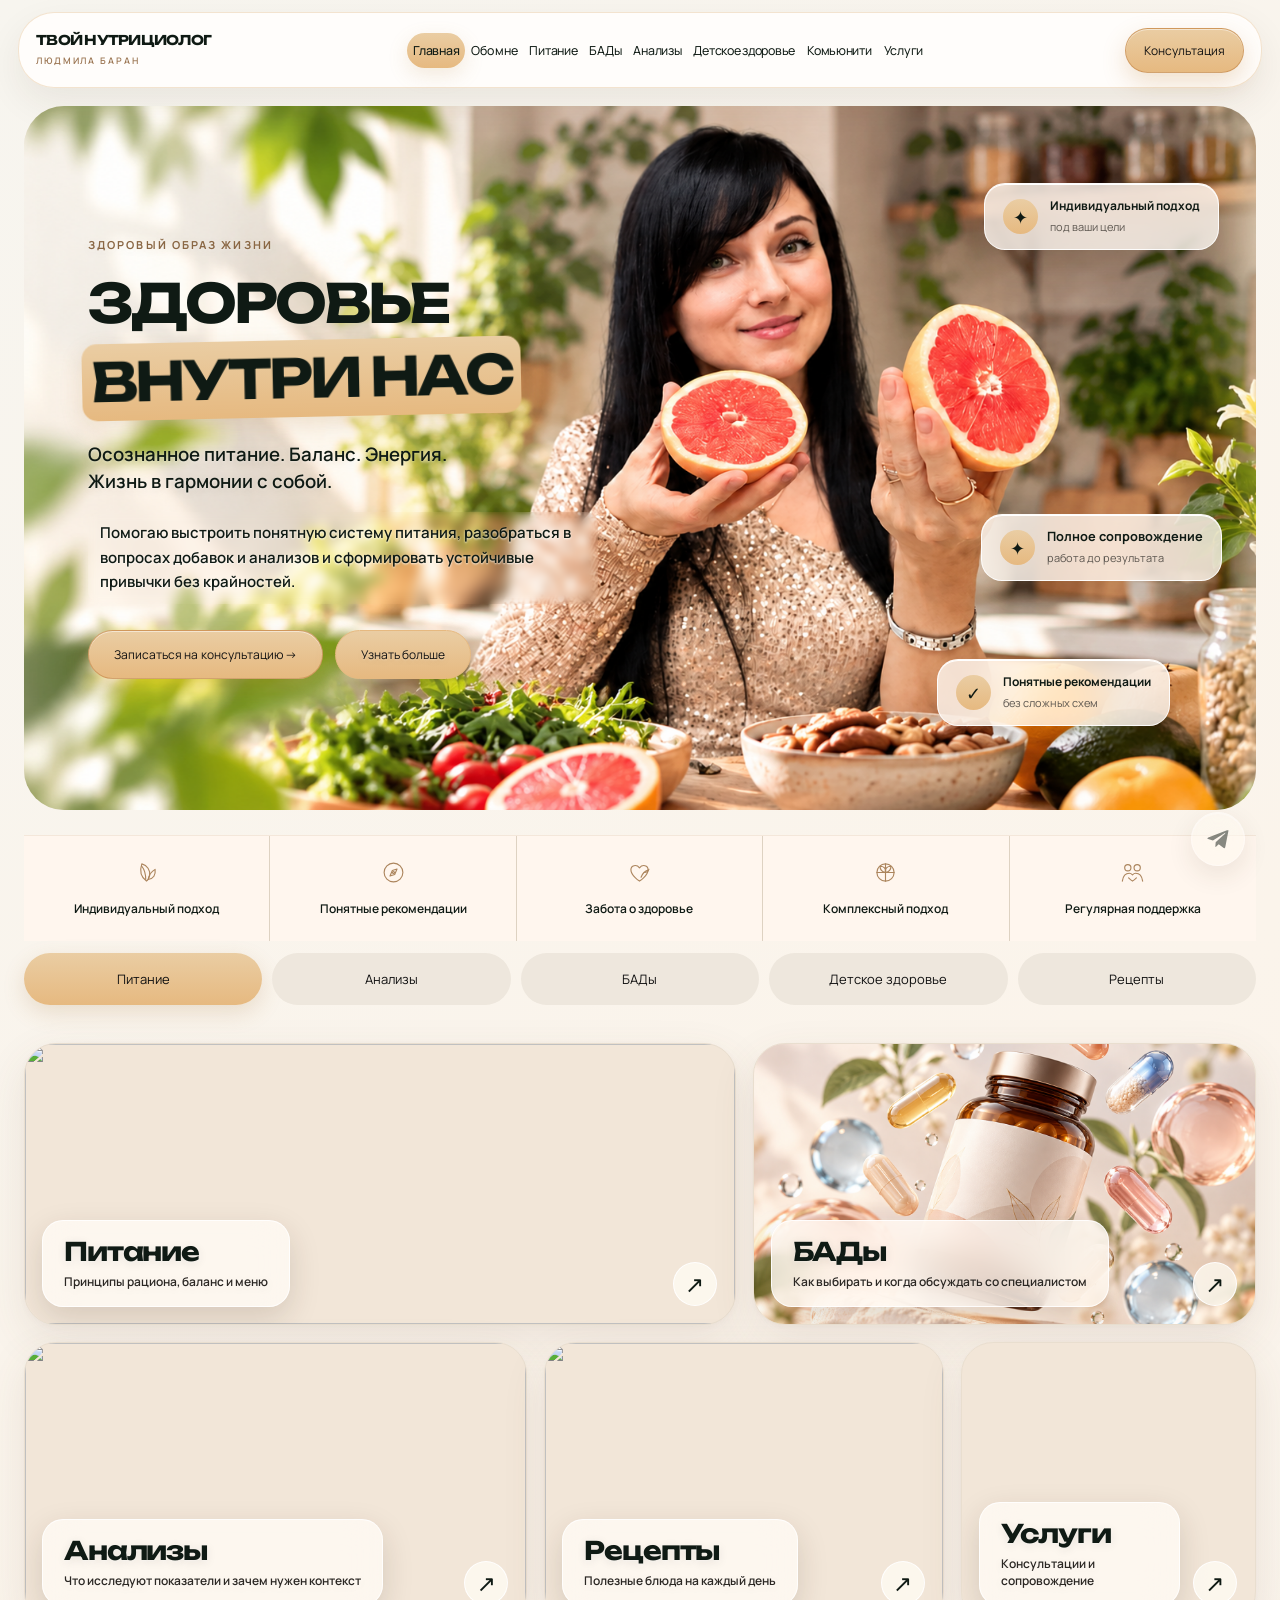
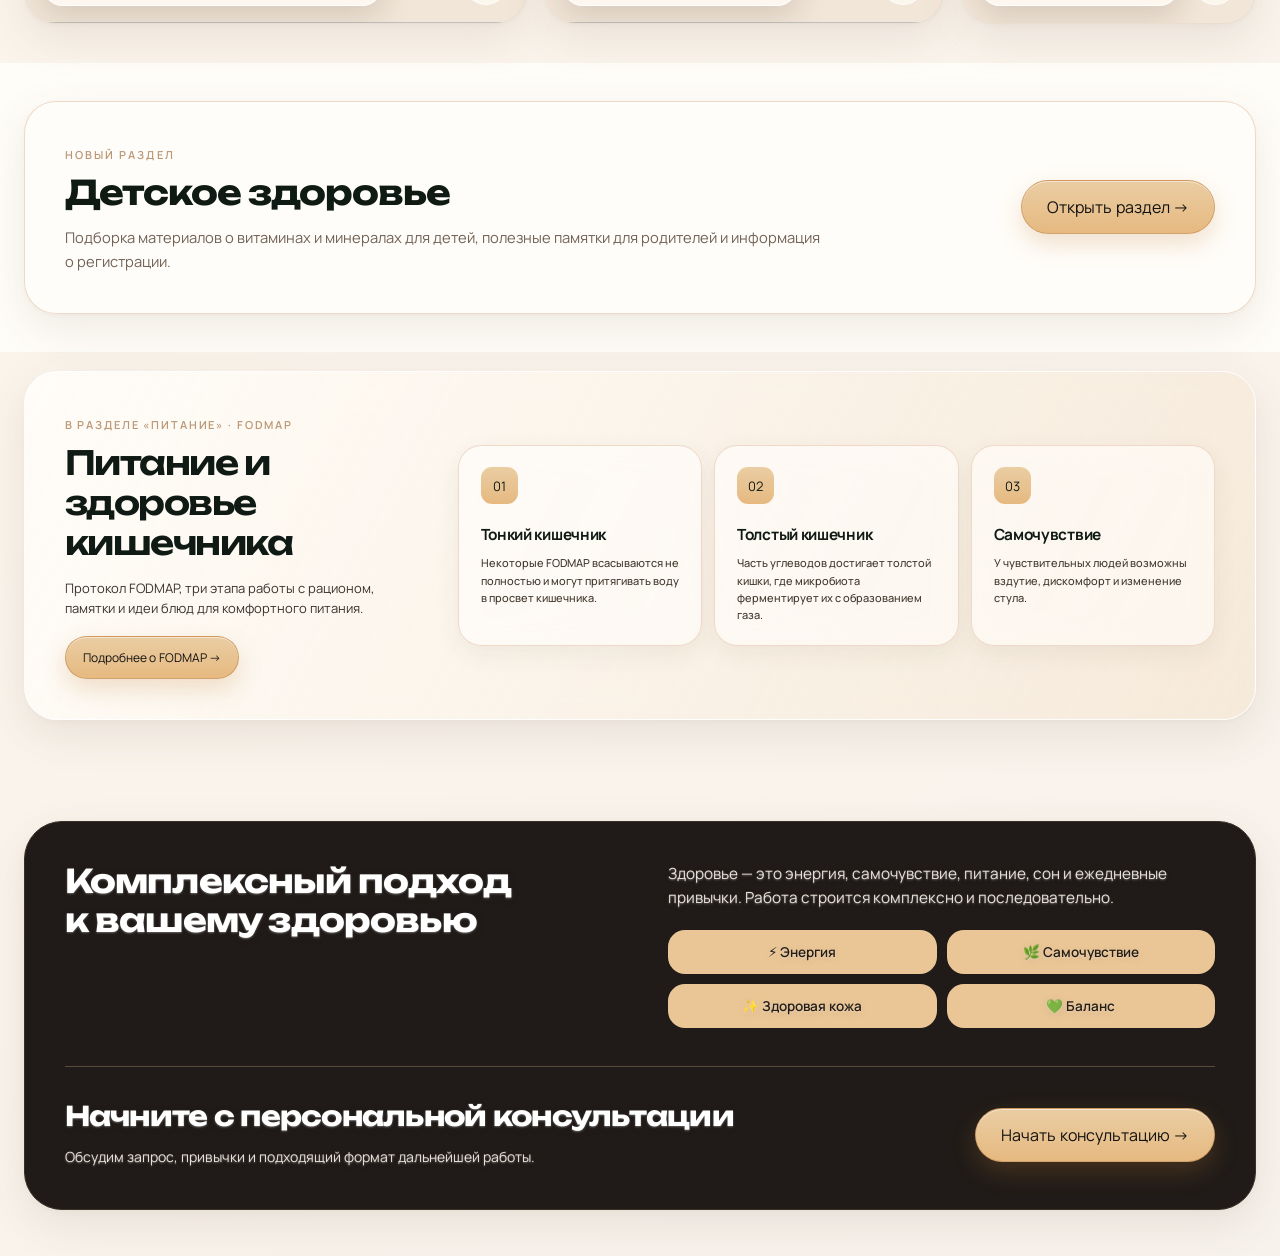
==== index.html @ 187062e1 "Refresh sitewide stylesheet v11 after restoring safe card inset" ====
<!doctype html><html lang="ru"><head><meta charset="utf-8"><meta name="viewport" content="width=device-width,initial-scale=1"><title>Здоровье внутри нас — Людмила Баран</title><link rel="stylesheet" href="assets/styles.css?v=41"><link rel="preconnect" href="https://fonts.googleapis.com"><link rel="preconnect" href="https://fonts.gstatic.com" crossorigin><link rel="stylesheet" href="assets/typography.css?v=3"><link rel="stylesheet" href="assets/cream-theme.css?v=1"><link rel="stylesheet" href="assets/hero-life.css?v=1"><link rel="stylesheet" href="assets/site-redesign.css?v=3"><link rel="stylesheet" href="assets/redesign-polish.css?v=1"><link rel="stylesheet" href="assets/compact-final.css?v=1"><link rel="stylesheet" href="assets/wellness-v3.css?v=11"><link rel="stylesheet" href="assets/site-final-fixes.css?v=11"></head><body class="home-sync"><svg class="icon-defs" aria-hidden="true"><defs>
<symbol id="i-leaf" viewBox="0 0 32 32"><path d="M16 27C9 22 7 14 10 5c7 2 11 8 10 15-1 4-2 6-4 7Z"/><path d="M15 25c0-7-1-12-5-17"/><path d="M18 25c1-6 4-10 9-13 1 7-2 12-9 13Z"/></symbol>
<symbol id="i-compass" viewBox="0 0 32 32"><circle cx="16" cy="16" r="12"/><path d="m20.5 11.5-3 7-6 2 3-7 6-2Z"/><circle cx="16" cy="16" r="1.3"/></symbol>
<symbol id="i-heart" viewBox="0 0 32 32"><path d="M16 27S5 20 5 12.5C5 7 12 5 16 10c4-5 11-3 11 2.5C27 20 16 27 16 27Z"/><path d="M18 22c2-5 5-8 9-9"/><path d="M22 16c3 0 5-1 6-4"/></symbol>
<symbol id="i-whole" viewBox="0 0 32 32"><circle cx="16" cy="16" r="11"/><path d="M16 5v22M5 16h22"/><path d="M16 16c-5-1-7-4-7-8 5 0 8 3 7 8Zm0 0c5-1 7-4 7-8-5 0-8 3-7 8Z"/></symbol>
<symbol id="i-support" viewBox="0 0 32 32"><circle cx="10" cy="10" r="4"/><circle cx="22" cy="10" r="4"/><path d="M3 27c1-7 4-10 9-10 2 0 3 1 4 2 1-1 2-2 4-2 5 0 8 3 9 10"/><path d="M11 23c2 2 3 3 5 4 2-1 3-2 5-4"/></symbol>
</defs></svg><nav class="nav"><div class="wrap navin"><a class="brand" href="index.html">ТВОЙ НУТРИЦИОЛОГ<small>ЛЮДМИЛА БАРАН</small></a><div class="links"><a href="index.html">Главная</a><a href="about.html">Обо мне</a><a href="nutrition.html">Питание</a><a href="supplements.html">БАДы</a><a href="labs.html">Анализы</a><a href="child-health.html">Детское здоровье</a><a href="community.html">Комьюнити</a><a href="services.html">Услуги</a></div><a class="btn navcta" href="services.html#contacts">Консультация</a><button class="menu">☰</button></div></nav><section class="hero"><div class="hero-media"><img class="hero-photo hero-final" src="ludmila-hero-hq.png.png" alt="Людмила Баран"></div><div class="benefits mobile-benefits"><div class="benefitgrid"><div class="benefit"><span class="benefit-icon premium-svg i-leaf" aria-hidden="true"><svg viewBox="0 0 32 32"><use href="#i-leaf"/></svg></span><span class="benefit-label">Индивидуальный подход</span></div><div class="benefit"><span class="benefit-icon premium-svg i-compass" aria-hidden="true"><svg viewBox="0 0 32 32"><use href="#i-compass"/></svg></span><span class="benefit-label">Понятные рекомендации</span></div><div class="benefit"><span class="benefit-icon premium-svg i-heart" aria-hidden="true"><svg viewBox="0 0 32 32"><use href="#i-heart"/></svg></span><span class="benefit-label">Забота о здоровье</span></div><div class="benefit"><span class="benefit-icon premium-svg i-whole" aria-hidden="true"><svg viewBox="0 0 32 32"><use href="#i-whole"/></svg></span><span class="benefit-label">Комплексный подход</span></div><div class="benefit"><span class="benefit-icon premium-svg i-support" aria-hidden="true"><svg viewBox="0 0 32 32"><use href="#i-support"/></svg></span><span class="benefit-label">Регулярная поддержка</span></div></div></div><div class="wrap"><div class="hero-copy reveal"><div class="eyebrow">ЗДОРОВЫЙ ОБРАЗ ЖИЗНИ</div><h1 class="hero-title">ЗДОРОВЬЕ<br>ВНУТРИ НАС</h1><div class="lead">Осознанное питание. Баланс. Энергия.<br>Жизнь в гармонии с собой.</div><p>Помогаю выстроить понятную систему питания, разобраться в вопросах добавок и анализов и сформировать устойчивые привычки без крайностей.</p><div class="actions"><a class="btn" target="_blank" href="https://t.me/trunova1977">Записаться на консультацию →</a><a class="btn btn-outline" href="about.html">Узнать больше</a></div></div></div></section><div class="benefits desktop-benefits"><div class="wrap benefitgrid"><div class="benefit"><span class="benefit-icon premium-svg i-leaf" aria-hidden="true"><svg viewBox="0 0 32 32"><use href="#i-leaf"/></svg></span><span class="benefit-label">Индивидуальный подход</span></div><div class="benefit"><span class="benefit-icon premium-svg i-compass" aria-hidden="true"><svg viewBox="0 0 32 32"><use href="#i-compass"/></svg></span><span class="benefit-label">Понятные рекомендации</span></div><div class="benefit"><span class="benefit-icon premium-svg i-heart" aria-hidden="true"><svg viewBox="0 0 32 32"><use href="#i-heart"/></svg></span><span class="benefit-label">Забота о здоровье</span></div><div class="benefit"><span class="benefit-icon premium-svg i-whole" aria-hidden="true"><svg viewBox="0 0 32 32"><use href="#i-whole"/></svg></span><span class="benefit-label">Комплексный подход</span></div><div class="benefit"><span class="benefit-icon premium-svg i-support" aria-hidden="true"><svg viewBox="0 0 32 32"><use href="#i-support"/></svg></span><span class="benefit-label">Регулярная поддержка</span></div></div></div><section class="section"><div class="wrap"><div class="topicgrid reveal"><a class="topic" href="nutrition.html"><img src="https://images.unsplash.com/photo-1636044992119-be0892f9de94?auto=format&fit=crop&fm=png&q=82&w=1800"><div class="topiccopy"><h3>Питание</h3><p>Принципы рациона, баланс и меню</p></div></a><a class="topic" href="supplements.html"><img src="%D0%9F%D1%80%D0%B5%D0%BC%D0%B8%D0%B0%D0%BB%D1%8C%D0%BD%D0%B0%D1%8F%20%D0%BA%D0%BE%D0%BC%D0%BF%D0%BE%D0%B7%D0%B8%D1%86%D0%B8%D1%8F%20%D1%81%20%D0%B2%D0%B8%D1%82%D0%B0%D0%BC%D0%B8%D0%BD%D0%B0%D0%BC%D0%B8%20%D0%B8%20%D0%BA%D0%B0%D0%BF%D1%81%D1%83%D0%BB%D0%B0%D0%BC%D0%B8.png"><div class="topiccopy"><h3>БАДы</h3><p>Как выбирать и когда обсуждать со специалистом</p></div></a><a class="topic" href="labs.html"><img src="https://images.unsplash.com/photo-1579154341184-22069e4614d2?auto=format&fit=crop&fm=png&q=82&w=1800"><div class="topiccopy"><h3>Анализы</h3><p>Что исследуют показатели и зачем нужен контекст</p></div></a><a class="topic" href="nutrition.html#recipes"><img src="https://images.unsplash.com/photo-1648061930045-e9fdd171c052?auto=format&fit=crop&fm=png&q=82&w=1800"><div class="topiccopy"><h3>Рецепты</h3><p>Полезные блюда на каждый день</p></div></a><a class="topic" href="services.html"><img src="%D1%83%D1%81%D0%BB%D1%83%D0%B3%D0%B8.PNG" alt="Людмила Баран — индивидуальные консультации" loading="lazy" decoding="async"><div class="topiccopy"><h3>Услуги</h3><p>Консультации и сопровождение</p></div></a></div></div></section><section class="section child-home-teaser"><div class="wrap child-teaser-inner reveal"><div><span class="child-teaser-kicker">НОВЫЙ РАЗДЕЛ</span><h2>Детское здоровье</h2><p>Подборка материалов о витаминах и минералах для детей, полезные памятки для родителей и информация о регистрации.</p></div><a href="child-health.html" class="btn">Открыть раздел →</a></div></section><section class="section gut-home-teaser"><div class="wrap gut-teaser-inner reveal"><div><span class="gut-teaser-kicker">В РАЗДЕЛЕ «ПИТАНИЕ» · FODMAP</span><h2>Питание и здоровье кишечника</h2><p>Протокол FODMAP, три этапа работы с рационом, памятки и идеи блюд для комфортного питания.</p></div><a class="btn" href="nutrition.html#fodmap-overview">Подробнее о FODMAP →</a></div></section><section class="section unified-wellness-section"><div class="wrap ctaBox unified-wellness-card reveal"><div class="unified-wellness-top"><div class="unified-wellness-heading"><h2>Комплексный подход<br>к вашему здоровью</h2></div><div class="unified-wellness-info"><p>Здоровье — это энергия, самочувствие, питание, сон и ежедневные привычки. Работа строится комплексно и последовательно.</p><div class="healthbox"><div>⚡ Энергия</div><div>🌿 Самочувствие</div><div>✨ Здоровая кожа</div><div>💚 Баланс</div></div></div></div><div class="unified-wellness-bottom"><div><h2>Начните с персональной консультации</h2><p>Обсудим запрос, привычки и подходящий формат дальнейшей работы.</p></div><a class="btn" target="_blank" rel="noopener noreferrer" href="https://t.me/trunova1977">Начать консультацию →</a></div></div></section><div class="tgbar"><a class="btn" target="_blank" href="https://t.me/trunova1977">✦ Telegram</a></div><script src="assets/app.js?v=34"></script><script src="assets/hero-life.js?v=2"></script><script src="assets/site-redesign.js?v=9"></script><script src="assets/wellness-v3.js?v=3"></script></body></html>
---- assets/styles.css ----
*{box-sizing:border-box}html{scroll-behavior:smooth}body{margin:0;background:#fffdf8;color:#231d17;font-family:Arial,sans-serif}a{color:inherit;text-decoration:none}.wrap{width:min(1460px,94vw);margin:auto}.nav{position:fixed;z-index:30;inset:0 0 auto;background:#faf7efe8;backdrop-filter:blur(18px);border-bottom:1px solid #5b473618}.navin{height:78px;display:flex;align-items:center;gap:28px}.brand{font:22px Georgia;line-height:.9}.brand small{display:block;font:8px Arial;letter-spacing:.3em;margin-top:7px}.links{display:flex;gap:22px;margin-left:auto}.links a{font-size:14px}.btn{display:inline-flex;padding:15px 25px;border-radius:99px;background:#5b4736;color:white;transition:.3s}.btn:hover{transform:translateY(-3px);box-shadow:0 12px 30px #5b473630}.menu{display:none;margin-left:auto;border:0;background:none;font-size:26px}.hero{margin-top:78px;min-height:650px;position:relative;overflow:hidden;background:linear-gradient(90deg,#f8f4e9,#d9c8a9)}.hero:after{content:"";position:absolute;inset:0;background:linear-gradient(90deg,#f9f6eefb 0%,#f9f6eedb 37%,#f9f6ee15 65%)}.hero-photo{position:absolute;right:4%;top:0;width:50%;height:100%;object-fit:cover;object-position:center 18%}.hero-copy{position:relative;z-index:2;width:55%;padding:90px 0}.hero h1,.pageHero h1{font:clamp(58px,7vw,105px)/.88 Georgia;margin:0 0 22px;text-transform:uppercase}.hero h1 span{color:#97734e}.hero .lead{font:clamp(20px,2vw,29px) Georgia;color:#5d564c}.hero p,.content p,.pageHero p{font-size:17px;line-height:1.65;color:#97734e;max-width:700px}.actions{display:flex;gap:14px;flex-wrap:wrap;margin-top:28px}.benefits{border-block:1px solid #5b473620;background:#fcf9f1}.benefitgrid{display:grid;grid-template-columns:repeat(5,1fr)}.benefit{padding:24px;border-right:1px solid #5b473620}.section{padding:72px 0}.soft{background:#f5f1e7}.topicgrid{display:grid;grid-template-columns:repeat(5,1fr);gap:16px}.topic{height:330px;border-radius:18px;overflow:hidden;position:relative;box-shadow:0 20px 60px #5b47361e;transition:.4s}.topic:hover{transform:translateY(-8px)}.topic img{width:100%;height:100%;object-fit:cover;transition:.6s}.topic:hover img{transform:scale(1.06)}.topic:after{content:"";position:absolute;inset:35% 0 0;background:linear-gradient(transparent,#231d17ed)}.topiccopy{position:absolute;z-index:2;left:20px;bottom:18px;color:white}.topiccopy h3{font:30px Georgia;margin:0 0 7px}.topiccopy p{font-size:13px;margin:0}.approach,.split{display:grid;grid-template-columns:1fr 1fr;gap:55px;align-items:center}.approach h2,.content h2{font:clamp(44px,5vw,76px)/1 Georgia;font-weight:400}.healthbox,.cards{display:grid;grid-template-columns:repeat(3,1fr);gap:16px}.healthbox{grid-template-columns:repeat(4,1fr);background:#f8f3e6;padding:30px;border-radius:24px;text-align:center}.card{padding:25px;border:1px solid #5b473620;border-radius:20px;background:white;transition:.3s}.card:hover{transform:translateY(-5px);box-shadow:0 18px 45px #5b47361b}.card h3{font:25px Georgia;margin-top:0}.art{border-radius:26px;overflow:hidden;min-height:430px}.art img{width:100%;min-height:430px;object-fit:cover}.ctaBox{background:#5b4736;color:white;border-radius:28px;padding:52px;display:flex;align-items:center;justify-content:space-between;gap:30px}.ctaBox h2{font:clamp(38px,4vw,62px)/1 Georgia;margin:0}.ctaBox .btn{background:#f7f2e7;color:#5b4736}.pageHero{padding:155px 0 65px;background:linear-gradient(135deg,#f8f3e7,#e8e6d2)}.footer{padding:45px 0;border-top:1px solid #5b473620}.foot{display:flex;justify-content:space-between;gap:20px;flex-wrap:wrap}.reveal{opacity:0;transform:translateY(25px);transition:.8s}.reveal.on{opacity:1;transform:none}.tgbar{position:fixed;right:18px;bottom:18px;z-index:20}@media(max-width:1050px){.links{display:none}.menu{display:block}.nav.open .links{display:flex;position:absolute;top:78px;left:0;right:0;background:#fbf8f0;padding:25px;flex-direction:column}.navcta{display:none}.topicgrid{grid-template-columns:repeat(2,1fr)}}@media(max-width:720px){.navin{height:68px}.hero{margin-top:68px;min-height:800px}.hero-photo{width:100%;height:56%;right:0;top:auto;bottom:0}.hero:after{background:linear-gradient(#f8f4e9 0 40%,#f8f4e9aa 57%,transparent 78%)}.hero-copy{width:100%;padding:45px 0}.hero h1{font-size:52px}.benefitgrid,.topicgrid,.split,.approach,.cards{grid-template-columns:1fr}.topic{height:280px}.healthbox{grid-template-columns:1fr 1fr}.ctaBox{display:block;padding:32px}.ctaBox .btn{margin-top:20px}.pageHero{padding-top:120px}}.eyebrow{font-size:13px;letter-spacing:.34em;color:#97734e;margin-bottom:30px}.btn-outline{background:transparent;color:#5b4736;border:1px solid #5b4736}.hero{min-height:720px}.hero-photo{right:0;width:58%;object-position:center}.hero:after{background:linear-gradient(90deg,#fbf8f0 0%,#fbf8f0 35%,#fbf8f0d9 45%,#fbf8f000 72%)}.hero-copy{padding-top:78px}.hero h1{font-size:clamp(66px,7.2vw,112px);letter-spacing:-.045em}.benefit{min-height:96px;display:flex;align-items:center;justify-content:center;font-family:Georgia;font-size:16px}@media(max-width:720px){.eyebrow{margin-bottom:18px}.hero{min-height:850px}.hero-photo{width:100%;height:55%}.hero:after{background:linear-gradient(#fbf8f0 0 42%,#fbf8f0d0 55%,transparent 78%)}.hero h1{font-size:54px}}
/* Ludmila photography */
.hero-photo{object-position:center 30%;filter:saturate(.94) contrast(1.025) brightness(1.015)}
.about-section{background:#fffdf8}.about-layout{grid-template-columns:minmax(320px,.82fr) 1.18fr;gap:72px;align-items:center}.about-photo{min-height:680px;box-shadow:0 30px 80px #5b473620;background:#eee9dc}.about-photo img{display:block;width:100%;height:680px;min-height:680px;object-fit:cover;object-position:center 38%;filter:saturate(.94) contrast(1.02) brightness(1.015)}
@media(max-width:720px){.hero-photo{object-position:center 25%}.about-layout{grid-template-columns:1fr;gap:34px}.about-photo,.about-photo img{height:540px;min-height:540px}.about-photo img{object-position:center 35%}}

/* Seamless editorial hero integration */
.hero{background:#f8f4ea;isolation:isolate}
.hero-photo{right:0;width:62%;object-position:center 28%;filter:saturate(.9) contrast(1.02) brightness(1.035)}
.hero:before{content:"";position:absolute;z-index:1;inset:0;pointer-events:none;background:linear-gradient(90deg,#f8f4ea 0%,#f8f4ea 36%,rgba(248,244,234,.96) 40%,rgba(248,244,234,.78) 47%,rgba(248,244,234,.38) 55%,rgba(248,244,234,.10) 64%,transparent 72%),linear-gradient(0deg,rgba(248,244,234,.18),transparent 22%)}
.hero:after{z-index:1;background:linear-gradient(90deg,rgba(248,244,234,.38) 0%,transparent 45%)}
.hero-copy{z-index:3}
@media(max-width:720px){.hero-photo{width:100%;height:58%;object-position:center 24%}.hero:before{background:linear-gradient(180deg,#f8f4ea 0%,#f8f4ea 40%,rgba(248,244,234,.94) 48%,rgba(248,244,234,.55) 58%,rgba(248,244,234,.12) 72%,transparent 82%)}.hero:after{background:none}}

/* Deep seamless hero: portrait extends beneath copy */
.hero-photo{right:-1%;width:78%;object-position:60% 27%;transform:scale(1.015);transform-origin:center}
.hero:before{background:linear-gradient(90deg,#f8f4ea 0%,#f8f4ea 24%,rgba(248,244,234,.985) 31%,rgba(248,244,234,.94) 38%,rgba(248,244,234,.78) 45%,rgba(248,244,234,.52) 52%,rgba(248,244,234,.24) 60%,rgba(248,244,234,.06) 69%,transparent 77%)}
.hero:after{background:radial-gradient(ellipse at 31% 52%,rgba(248,244,234,.96) 0%,rgba(248,244,234,.78) 29%,rgba(248,244,234,.28) 55%,transparent 73%)}
.hero-copy{width:53%;text-shadow:0 1px 0 rgba(255,255,255,.22)}
@media(max-width:720px){.hero-photo{right:0;width:100%;height:61%;object-position:57% 24%;transform:none}.hero:before{background:linear-gradient(180deg,#f8f4ea 0%,#f8f4ea 38%,rgba(248,244,234,.97) 46%,rgba(248,244,234,.82) 54%,rgba(248,244,234,.44) 64%,rgba(248,244,234,.10) 76%,transparent 84%)}.hero:after{background:none}.hero-copy{width:100%}}

/* Hero balance: portrait remains the visual accent */
.hero-photo{right:0;width:64%;object-position:54% 27%;transform:none;filter:saturate(.96) contrast(1.035) brightness(1.015)}
.hero:before{background:linear-gradient(90deg,#f8f4ea 0%,#f8f4ea 31%,rgba(248,244,234,.96) 37%,rgba(248,244,234,.72) 43%,rgba(248,244,234,.34) 49%,rgba(248,244,234,.08) 55%,transparent 60%)}
.hero:after{background:linear-gradient(90deg,rgba(248,244,234,.24) 0%,rgba(248,244,234,.08) 38%,transparent 52%)}
.hero-copy{width:51%}
@media(max-width:720px){.hero-photo{width:100%;height:58%;object-position:54% 24%}.hero:before{background:linear-gradient(180deg,#f8f4ea 0%,#f8f4ea 40%,rgba(248,244,234,.90) 47%,rgba(248,244,234,.42) 55%,rgba(248,244,234,.08) 64%,transparent 70%)}.hero:after{background:none}.hero-copy{width:100%}}

/* HQ hero artwork crop */
.hero-photo{width:100%;right:0;object-fit:cover;object-position:center top;filter:none;transform:none}.hero:before,.hero:after{display:none}.hero-copy{visibility:hidden;pointer-events:none}.hero{min-height:720px;background:#f8f4ea}@media(max-width:720px){.hero{min-height:650px}.hero-photo{height:100%;object-position:62% top}.hero-copy{display:none}}

/* Correct hero architecture: live copy + clean portrait, no baked-in duplicate UI */
.hero-photo{display:block;width:64%;right:0;height:100%;object-fit:cover;object-position:54% 27%;filter:saturate(.97) contrast(1.045) brightness(1.02);transform:none}
.hero-copy{display:block;visibility:visible;pointer-events:auto;width:51%;z-index:3}
.hero:before{display:block;background:linear-gradient(90deg,#f8f4ea 0%,#f8f4ea 31%,rgba(248,244,234,.97) 37%,rgba(248,244,234,.76) 43%,rgba(248,244,234,.38) 49%,rgba(248,244,234,.10) 55%,transparent 60%)}
.hero:after{display:block;background:linear-gradient(90deg,rgba(248,244,234,.20),rgba(248,244,234,.06) 40%,transparent 53%)}
@media(max-width:720px){.hero-photo{width:100%;height:58%;object-position:54% 24%}.hero-copy{display:block;visibility:visible;width:100%}.hero:before{display:block;background:linear-gradient(180deg,#f8f4ea 0%,#f8f4ea 40%,rgba(248,244,234,.90) 47%,rgba(248,244,234,.42) 55%,rgba(248,244,234,.08) 64%,transparent 70%)}.hero:after{display:none}}

/* Final HQ full-bleed hero */
.hero{min-height:720px;overflow:hidden;background:#f8f4ea}
.hero-photo{display:block;position:absolute;inset:0;width:100%;height:100%;object-fit:cover;object-position:center 44%;filter:none;transform:none}
.hero-copy{display:block;visibility:visible;pointer-events:auto;width:50%;z-index:4}
.hero:before{display:block;z-index:2;background:linear-gradient(90deg,rgba(248,244,234,.98) 0%,rgba(248,244,234,.94) 25%,rgba(248,244,234,.80) 34%,rgba(248,244,234,.48) 43%,rgba(248,244,234,.16) 51%,transparent 59%),linear-gradient(0deg,rgba(248,244,234,.14),transparent 18%)}
.hero:after{display:block;z-index:2;background:linear-gradient(90deg,rgba(248,244,234,.22) 0%,transparent 48%,transparent 90%,rgba(248,244,234,.10) 100%)}
@media(max-width:720px){.hero{min-height:760px}.hero-photo{width:100%;height:100%;object-position:60% 50%}.hero-copy{width:100%}.hero:before{display:block;background:linear-gradient(180deg,rgba(248,244,234,.98) 0%,rgba(248,244,234,.94) 34%,rgba(248,244,234,.66) 45%,rgba(248,244,234,.20) 56%,transparent 66%)}.hero:after{display:none}}

/* Interactive educational cards */
.info-card{font:inherit;color:inherit;text-align:left;cursor:pointer;width:100%;appearance:none}.info-card p{margin-bottom:16px}.readmore{display:inline-block;color:#5b4736;font-weight:700;font-size:13px;letter-spacing:.02em}.modal{position:fixed;inset:0;z-index:100;display:none;align-items:center;justify-content:center;padding:28px}.modal.open{display:flex}.modal-backdrop{position:absolute;inset:0;background:rgba(35,29,23,.58);backdrop-filter:blur(10px)}.modal-panel{position:relative;z-index:1;width:min(760px,94vw);max-height:88vh;overflow:auto;background:#fffdf8;border-radius:28px;padding:46px 52px;box-shadow:0 35px 100px rgba(35,29,23,.3)}.modal-panel h2{font:clamp(38px,5vw,62px)/1 Georgia;margin:8px 0 28px;color:#231d17}.modal-panel h3{font:24px Georgia;margin:26px 0 8px;color:#5b4736}.modal-panel p{font-size:16px;line-height:1.72;color:#97734e}.modal-kicker{font-size:11px;letter-spacing:.28em;color:#97734e}.modal-close{position:absolute;right:20px;top:16px;border:0;background:transparent;font-size:34px;color:#5b4736;cursor:pointer}.modal-note{margin-top:28px;padding:18px 20px;border-radius:16px;background:#f3efe4;font-size:13px;line-height:1.55;color:#97734e}.modal-open{overflow:hidden}
/* Hero readability */
.hero-copy>p{color:#5b4736;font-weight:500;background:rgba(255,253,248,.62);box-shadow:0 0 32px 24px rgba(255,253,248,.58);border-radius:10px}
/* Stronger responsive media */
@media(max-width:720px){.wrap{width:min(92vw,680px)}.section{padding:48px 0}.art{min-height:300px}.art img{display:block;width:100%;height:360px;min-height:0;object-fit:cover}.content h2{font-size:44px}.cards{gap:12px}.card{padding:22px}.modal{padding:12px}.modal-panel{width:100%;max-height:92vh;padding:38px 24px 28px;border-radius:22px}.modal-panel h2{font-size:40px}.modal-panel h3{font-size:22px}.topicgrid{grid-template-columns:1fr}.topic{height:330px}.topic img{display:block;width:100%;height:100%;object-fit:cover}.benefitgrid{grid-template-columns:1fr 1fr}.benefit{min-height:78px;padding:16px;font-size:14px}.hero-copy>p{background:rgba(255,253,248,.78);box-shadow:0 0 24px 18px rgba(255,253,248,.72)}}
@media(max-width:430px){.hero h1{font-size:46px}.hero .lead{font-size:19px}.hero p,.content p,.pageHero p{font-size:16px}.benefitgrid{grid-template-columns:1fr}.healthbox{grid-template-columns:1fr}.art img{height:300px}.tgbar{right:10px;bottom:10px}.tgbar .btn{padding:12px 18px}}

/* Supplements expanded grid */
.supplement-cards{grid-template-columns:repeat(2,1fr)}.supplement-cards .info-card{min-height:210px}.supplement-cards .info-card p{display:-webkit-box;-webkit-line-clamp:3;-webkit-box-orient:vertical;overflow:hidden}@media(max-width:720px){.supplement-cards{grid-template-columns:1fr}.supplement-cards .info-card{min-height:0}}

/* Mobile-first polish — phone layout */
@media(max-width:720px){
 body{overflow-x:hidden}
 .wrap{width:calc(100% - 32px)}
 .nav{background:rgba(250,247,239,.97)}
 .navin{height:82px;gap:12px}
 .brand{font-size:20px;line-height:.86;max-width:210px}
 .brand small{font-size:7px;margin-top:8px}
 .menu{font-size:0;width:44px;height:44px;border:1px solid rgba(91,71,54,.18);border-radius:50%;position:relative;color:#5b4736}
 .menu:after{content:"☰";font-size:25px;position:absolute;inset:6px 0 0;text-align:center}
 .nav.open .links{top:82px;max-height:calc(100vh - 82px);overflow:auto;box-shadow:0 20px 45px rgba(35,29,23,.12)}
 .hero{margin-top:82px;min-height:880px;display:flex;align-items:flex-start;background:#f8f4ea}
 .hero-photo{inset:auto 0 0;width:100%;height:54%;object-fit:cover;object-position:61% 50%}
 .hero:before{display:block;inset:0;z-index:2;background:linear-gradient(180deg,#f8f4ea 0%,#f8f4ea 44%,rgba(248,244,234,.96) 49%,rgba(248,244,234,.62) 57%,rgba(248,244,234,.12) 68%,transparent 76%)}
 .hero-copy{width:100%;padding:46px 0 0;z-index:4}
 .eyebrow{font-size:11px;letter-spacing:.29em;margin:0 0 22px}
 .hero h1{font-size:clamp(46px,13.5vw,60px);line-height:.84;letter-spacing:-.05em;margin-bottom:24px}
 .hero .lead{font-size:19px;line-height:1.35;max-width:95%;margin-bottom:18px}
 .hero-copy>p{font-size:15.5px;line-height:1.52;max-width:94%;padding:0;margin:0;background:none;box-shadow:none;font-weight:500;color:#5b4736;text-shadow:0 1px 10px rgba(255,253,248,.9)}
 .actions{margin-top:22px;gap:10px}
 .actions .btn{width:auto;min-height:48px;padding:13px 20px;font-size:14px;justify-content:center}
 .benefits{position:relative;z-index:5}
 .benefitgrid{grid-template-columns:1fr 1fr}
 .benefit{min-height:72px;padding:13px 9px;text-align:center}
 .section{padding:46px 0}
 .pageHero{padding:126px 0 48px}
 .pageHero h1{font-size:50px;overflow-wrap:anywhere}
 .split,.approach{gap:30px}
 .art{order:0;min-height:0;border-radius:20px}
 .art img{width:100%;height:auto;aspect-ratio:4/3;min-height:0;object-fit:cover}
 .content{order:1}
 .content h2,.approach h2{font-size:42px;margin:0 0 20px}
 .cards{grid-template-columns:1fr}
 .card{width:100%;min-height:0}
 .topicgrid{grid-template-columns:1fr;gap:14px}
 .topic{height:auto;aspect-ratio:4/3}
 .topic img{position:absolute;inset:0}
 .ctaBox{border-radius:22px;padding:28px 22px}
 .ctaBox h2{font-size:38px}
 .footer{padding:35px 0 95px}
 .tgbar{right:12px;bottom:12px}
 .tgbar .btn{padding:12px 17px;font-size:14px}
}
@media(max-width:430px){
 .wrap{width:calc(100% - 28px)}
 .brand{font-size:18px}
 .hero{min-height:820px}
 .hero-copy{padding-top:38px}
 .hero h1{font-size:44px}
 .hero .lead{font-size:17px}
 .hero-copy>p{font-size:14.5px}
 .hero-photo{height:51%;object-position:62% 50%}
 .actions .btn{font-size:13px;padding:12px 17px}
 .benefitgrid{grid-template-columns:1fr}
 .pageHero h1{font-size:43px}
 .content h2,.approach h2{font-size:38px}
 .topic{aspect-ratio:1/1}
}

/* Mobile hero v2 — compact, readable, image fully visible */
@media(max-width:720px){
 .hero{margin-top:82px;min-height:0;height:auto;padding:0 0 0;background:#f8f4ea;display:block;overflow:hidden}
 .hero .wrap{position:relative;z-index:4}
 .hero-copy{padding:38px 0 28px;width:100%}
 .hero-photo{position:relative;inset:auto;display:block;width:100%;height:auto;aspect-ratio:16/10;object-fit:cover;object-position:61% 48%;z-index:1}
 .hero:before,.hero:after{display:none}
 .eyebrow{margin-bottom:18px}
 .hero h1{font-size:clamp(43px,12vw,54px);line-height:.86;margin-bottom:20px}
 .hero .lead{font-size:18px;line-height:1.34;margin:0 0 16px;max-width:100%}
 .hero-copy>p{font-size:15px;line-height:1.5;max-width:100%;margin:0;color:#5b4736;text-shadow:none}
 .actions{margin-top:20px;display:grid;grid-template-columns:1fr 1fr;gap:9px}
 .actions .btn{width:100%;min-height:48px;padding:12px 10px;font-size:13px;white-space:nowrap}
 .tgbar{position:fixed;right:10px;bottom:10px}
}
@media(max-width:430px){
 .hero-copy{padding:34px 0 24px}
 .hero h1{font-size:42px}
 .hero .lead{font-size:17px}
 .hero-photo{aspect-ratio:4/3;object-position:60% 46%}
 .actions{grid-template-columns:1fr}
 .actions .btn{font-size:14px}
}

/* Mobile benefits — compact horizontal strip below hero */
@media(max-width:720px){
 .benefits{overflow-x:auto;-webkit-overflow-scrolling:touch;border-block:1px solid rgba(91,71,54,.14);scrollbar-width:none}
 .benefits::-webkit-scrollbar{display:none}
 .benefitgrid{width:max-content;min-width:100%;display:flex;align-items:stretch}
 .benefit{flex:0 0 auto;min-height:58px;padding:0 18px;border-right:1px solid rgba(91,71,54,.13);white-space:nowrap;font:15px/1.2 Georgia;text-align:center}
 .benefit:last-child{border-right:0}
}
@media(max-width:430px){
 .benefit{min-height:54px;padding:0 14px;font-size:14px}
}

/* Mobile benefits v2 — all five fit in one fixed row directly under hero */
@media(max-width:720px){
 .benefits{overflow:hidden}
 .benefitgrid{width:100%;min-width:0;display:grid;grid-template-columns:repeat(5,minmax(0,1fr))}
 .benefit{min-width:0;min-height:42px;padding:5px 3px;border-right:1px solid rgba(91,71,54,.10);white-space:normal;font:10px/1.08 Georgia;display:flex;align-items:center;justify-content:center;text-align:center}
}
@media(max-width:430px){
 .benefit{min-height:40px;padding:4px 2px;font-size:8.5px;line-height:1.05;letter-spacing:-.01em}
}

/* Mobile exact placement from reference: benefits directly under portrait */
@media(max-width:720px){
 .hero{position:relative}
 .benefits{position:absolute;left:0;right:0;top:auto;bottom:auto;z-index:8;margin-top:-42px;transform:translateY(100%);background:#f8f4ea;border-block:1px solid rgba(91,71,54,.12)}
 .benefitgrid{width:100%;display:grid;grid-template-columns:repeat(5,minmax(0,1fr))}
 .benefit{min-width:0;min-height:42px;padding:4px 2px;white-space:normal;font:8.5px/1.05 Georgia;text-align:center}
 .section:first-of-type{margin-top:42px}
 .hero-copy{padding-top:44px}
 .eyebrow{margin-top:10px;margin-bottom:20px}
 .hero h1{line-height:.96}
}
@media(max-width:430px){
 .benefit{font-size:7.5px;letter-spacing:-.02em}
 .hero-copy{padding-top:42px}
 .eyebrow{margin-top:12px}
 .hero h1{line-height:.98}
}

/* Mobile benefits v3 — physically inside hero, immediately after photo */
.mobile-benefits{display:none}
@media(max-width:720px){
 .desktop-benefits{display:none!important}
 .hero{display:flex!important;flex-direction:column!important}
 .hero>.hero-photo{order:1!important}
 .hero>.mobile-benefits{display:block!important;order:2!important;position:relative!important;left:auto!important;right:auto!important;top:auto!important;bottom:auto!important;margin:0!important;transform:none!important;width:100%!important;height:44px;background:#f8f4ea;overflow:hidden;z-index:5}
 .hero>.mobile-benefits .benefitgrid{height:44px;width:100%;display:grid!important;grid-template-columns:repeat(5,minmax(0,1fr));margin:0!important}
 .hero>.mobile-benefits .benefit{min-height:44px!important;height:44px;padding:3px 2px!important;font:8px/1.05 Georgia!important;white-space:normal!important;text-align:center}
 .hero>.wrap{order:3!important}
 .hero-copy{padding-top:28px!important}
 .eyebrow{margin-top:0!important}
 .section:first-of-type{margin-top:0!important}
}
@media(max-width:430px){
 .hero>.mobile-benefits .benefit{font-size:7px!important;padding:2px 1px!important}
}

/* Mobile benefits v4 — balanced two-line labels */
@media(max-width:720px){
 .hero>.mobile-benefits{height:54px}
 .hero>.mobile-benefits .benefitgrid{height:54px}
 .hero>.mobile-benefits .benefit{height:54px!important;min-height:54px!important;padding:5px 2px!important;font:11px/1.12 Georgia!important;display:flex!important;flex-direction:column;align-items:center;justify-content:center;gap:2px;white-space:nowrap!important}
 .hero>.mobile-benefits .benefit span{display:block;white-space:nowrap}
}
@media(max-width:430px){
 .hero>.mobile-benefits .benefit{font-size:9.5px!important;letter-spacing:-.015em}
}

/* Mobile brand title — prevent line overlap */
@media(max-width:720px){
 .brand{line-height:1.02!important}
 .brand strong,.brand>span:first-child{line-height:1.02!important}
}
@media(max-width:430px){
 .brand{line-height:1.06!important}
}

/* Mobile visual polish v5 */
@media(max-width:720px){
 .navin{height:74px;padding:0}
 .brand{font-size:19px!important;line-height:1.08!important;letter-spacing:-.015em;max-width:none}
 .brand small{font-size:8px!important;line-height:1.2;letter-spacing:.25em;margin-top:7px}
 .menu{width:42px;height:42px}
 .hero{margin-top:74px!important}
 .hero>.hero-photo{width:100%;height:auto;aspect-ratio:1.22/1;object-fit:cover;object-position:58% 30%!important}
 .hero>.mobile-benefits{height:62px!important;padding:0 8px;box-sizing:border-box}
 .hero>.mobile-benefits .benefitgrid{height:62px!important}
 .hero>.mobile-benefits .benefit{height:62px!important;min-height:62px!important;padding:4px 3px!important;font:10.5px/1.08 Georgia!important;gap:1px!important;overflow:visible}
 .hero>.mobile-benefits .benefit-icon{font-size:13px;line-height:1;margin-bottom:2px;color:#5b4736}
 .hero>.mobile-benefits .benefit:first-child{border-left:1px solid rgba(91,71,54,.10)}
 .hero-copy{padding:24px 0 26px!important}
 .eyebrow{margin:4px 0 20px!important;font-size:10.5px;letter-spacing:.25em}
 .hero h1{font-size:clamp(40px,11.2vw,50px)!important;line-height:1.01!important;letter-spacing:-.045em!important;margin-bottom:22px!important}
 .hero .lead{font-size:17px!important;line-height:1.38!important;margin-bottom:16px!important}
 .hero-copy>p{font-size:14.5px!important;line-height:1.48!important}
 .actions{margin-top:18px!important}
 .section{padding:40px 0!important}
 .topicgrid{margin-top:24px}
 .tgbar{right:10px;bottom:10px}
}
@media(max-width:430px){
 .navin{height:70px}
 .hero{margin-top:70px!important}
 .brand{font-size:17px!important}
 .brand small{font-size:7px!important}
 .hero>.hero-photo{aspect-ratio:1.18/1;object-position:59% 28%!important}
 .hero>.mobile-benefits{height:60px!important;padding:0 5px}
 .hero>.mobile-benefits .benefitgrid{height:60px!important}
 .hero>.mobile-benefits .benefit{height:60px!important;min-height:60px!important;font-size:9px!important;padding:3px 1px!important}
 .hero>.mobile-benefits .benefit-icon{font-size:12px}
 .hero-copy{padding-top:22px!important}
 .eyebrow{margin-bottom:18px!important}
 .hero h1{font-size:39px!important;line-height:1.02!important}
}

/* Integrated editorial hero image — remove inserted-photo feel */
@media(max-width:720px){
 .hero{background:#f8f4ea}
 .hero>.hero-photo{
   display:block;width:100%;height:auto;aspect-ratio:1.16/1;
   object-fit:cover;object-position:59% 27%!important;
   -webkit-mask-image:linear-gradient(to bottom,#000 0%,#000 82%,rgba(0,0,0,.92) 88%,rgba(0,0,0,.55) 95%,transparent 100%);
   mask-image:linear-gradient(to bottom,#000 0%,#000 82%,rgba(0,0,0,.92) 88%,rgba(0,0,0,.55) 95%,transparent 100%);
   margin-bottom:-18px;
 }
 .hero>.mobile-benefits{
   position:relative!important;z-index:6;
   background:linear-gradient(180deg,rgba(248,244,234,.82),#f8f4ea 38%,#f8f4ea 100%)!important;
   border-top:0!important;
 }
}
@media(max-width:430px){
 .hero>.hero-photo{aspect-ratio:1.12/1;object-position:59% 25%!important;margin-bottom:-16px}
}

/* Bespoke premium wellness icons */
.custom-icon{position:relative;display:block!important;width:20px;height:20px;margin:0 auto 2px!important;color:#5b4736}
.custom-icon:before,.custom-icon:after{content:"";position:absolute;box-sizing:border-box;border:1.5px solid currentColor}
.icon-leaf:before{width:11px;height:17px;left:2px;top:2px;border-radius:100% 0 100% 0;transform:rotate(-35deg)}
.icon-leaf:after{width:9px;height:14px;right:1px;top:0;border-radius:0 100% 0 100%;transform:rotate(25deg)}
.icon-compass{border:1.5px solid currentColor;border-radius:50%}.icon-compass:before{width:7px;height:11px;left:5px;top:3px;border-radius:70% 0 70% 0;transform:rotate(45deg)}.icon-compass:after{width:3px;height:3px;border-radius:50%;left:7px;top:7px;background:currentColor}
.icon-heartleaf:before{width:13px;height:13px;left:1px;top:2px;border-radius:8px 8px 3px 8px;transform:rotate(45deg)}.icon-heartleaf:after{width:7px;height:10px;right:0;bottom:0;border-radius:100% 0 100% 0;transform:rotate(18deg)}
.icon-sprout:before{width:10px;height:15px;left:5px;top:3px;border-width:0 0 1.5px 1.5px;border-radius:0 0 0 12px;transform:rotate(-45deg)}.icon-sprout:after{width:11px;height:8px;left:8px;top:3px;border-radius:100% 0 100% 0;transform:rotate(-15deg)}
.icon-support:before{width:7px;height:7px;left:1px;top:8px;border-radius:50%;box-shadow:11px 0 0 -1.5px #f8f4ea,11px 0 0 0 #5b4736}.icon-support:after{width:18px;height:9px;left:1px;bottom:0;border-radius:12px 12px 0 0;border-bottom:0}
@media(max-width:720px){.hero>.mobile-benefits{height:70px!important}.hero>.mobile-benefits .benefitgrid{height:70px!important}.hero>.mobile-benefits .benefit{height:70px!important;min-height:70px!important;font-size:10px!important}.hero>.mobile-benefits .benefit-icon{font-size:inherit!important}}

/* Final unified SVG benefit icon system */
.icon-defs{position:absolute;width:0;height:0;overflow:hidden}
.premium-svg{display:block!important;width:24px!important;height:24px!important;margin:0 auto 5px!important;color:#5b4736!important}
.premium-svg svg{display:block;width:100%;height:100%;fill:none;stroke:currentColor;stroke-width:1.45;stroke-linecap:round;stroke-linejoin:round}
.desktop-benefits .benefit{display:flex;flex-direction:column;align-items:center;justify-content:center;gap:1px;text-align:center}
.desktop-benefits .benefit>span:not(.premium-svg){display:block}
@media(min-width:721px){.desktop-benefits .premium-svg{width:27px!important;height:27px!important;margin-bottom:7px!important}.desktop-benefits .benefit{min-height:105px}}
@media(max-width:720px){.hero>.mobile-benefits .premium-svg{width:22px!important;height:22px!important;margin-bottom:3px!important}.hero>.mobile-benefits .benefit{gap:1px!important}}

/* Desktop first viewport: keep benefits fully visible */
@media(min-width:721px){
 .hero{min-height:0!important;height:calc(100vh - 84px - 112px)!important;max-height:770px;overflow:hidden}
 .hero-photo{height:100%!important;object-fit:cover!important;object-position:58% 36%!important}
 .hero-copy{padding-top:0!important}
 .benefits.desktop-benefits{height:112px!important}
 .desktop-benefits .benefitgrid{height:112px!important}
 .desktop-benefits .benefit{min-height:112px!important;padding:10px 14px!important}
 .desktop-benefits .premium-svg{width:25px!important;height:25px!important;margin-bottom:5px!important}
 .desktop-benefits .benefit>span:not(.premium-svg){line-height:1.08}
}
@media(min-width:721px) and (max-height:850px){
 .hero{height:calc(100vh - 78px - 102px)!important}
 .navin{height:78px}
 .hero h1{font-size:clamp(64px,6.5vw,100px);line-height:.86}
 .hero .lead{margin-top:18px;margin-bottom:14px}
 .hero-copy>p{margin-bottom:16px}
 .benefits.desktop-benefits,.desktop-benefits .benefitgrid{height:102px!important}
 .desktop-benefits .benefit{min-height:102px!important}
}

/* Desktop hero alignment correction — restore copy lower, fit composition */
@media(min-width:721px){
 .hero{display:flex;align-items:center!important}
 .hero>.wrap{width:100%}
 .hero-copy{padding-top:42px!important;transform:none!important}
 .eyebrow{margin-bottom:24px}
 .hero h1{margin-bottom:24px}
 .hero .lead{margin-top:0!important;margin-bottom:18px!important}
 .hero-copy>p{margin-bottom:20px!important}
}
@media(min-width:721px) and (max-height:850px){
 .hero-copy{padding-top:34px!important}
 .eyebrow{margin-bottom:18px}
 .hero h1{font-size:clamp(62px,6vw,92px)!important;line-height:.88!important;margin-bottom:18px}
 .hero .lead{font-size:clamp(22px,2vw,30px);line-height:1.08;margin-bottom:12px!important}
 .hero-copy>p{font-size:15px;line-height:1.45;margin-bottom:14px!important}
 .actions{margin-top:14px!important}
}

/* Desktop hero copy containment — keep text inside safe left column */
@media(min-width:721px){
 .hero>.wrap{position:relative;z-index:4;width:min(1440px,94vw)!important;margin:0 auto!important}
 .hero-copy{width:46%!important;max-width:690px!important;padding-top:28px!important;margin-left:0!important}
 .hero .eyebrow{margin-left:0!important}
 .hero h1{font-size:clamp(64px,5.9vw,94px)!important;line-height:.88!important;letter-spacing:-.045em!important;margin-left:0!important}
 .hero .lead{font-size:clamp(22px,2vw,30px)!important;line-height:1.12!important;max-width:650px}
 .hero-copy>p{max-width:640px!important;font-size:15.5px!important;line-height:1.5!important}
 .actions{margin-top:18px!important}
}
@media(min-width:721px) and (max-width:1250px){
 .hero-copy{width:49%!important}
 .hero h1{font-size:clamp(58px,6vw,78px)!important}
 .hero .lead{font-size:22px!important}
}

/* Desktop hero copy: intentional centered-left placement */
@media(min-width:721px){
 .hero>.wrap{width:min(1360px,90vw)!important;margin:0 auto!important}
 .hero-copy{width:48%!important;max-width:650px!important;margin-left:4.5vw!important;padding-top:30px!important}
 .hero h1{font-size:clamp(62px,5.5vw,88px)!important;line-height:.91!important}
 .hero .lead{max-width:610px!important}
 .hero-copy>p{max-width:600px!important}
}
@media(min-width:1500px){
 .hero-copy{margin-left:3vw!important}
}

/* Desktop hero: align copy left edge with header brand; preserve vertical position */
@media(min-width:721px){
 .hero>.wrap{width:94%!important;max-width:none!important;margin:0 auto!important}
 .hero-copy{margin-left:0!important;padding-top:30px!important}
}

/* One-shot animated hero media */
.hero-media{position:absolute;inset:0;z-index:1;overflow:hidden}
.hero-media .hero-photo,.hero-video{position:absolute;inset:0;width:100%;height:100%;object-fit:cover;object-position:58% 36%}
.hero-video{z-index:2;opacity:1;transition:opacity .55s ease}
.hero-final{z-index:1}
.hero-media.video-finished .hero-video{opacity:0;pointer-events:none}
@media(max-width:720px){
 .hero>.hero-media{position:relative;inset:auto;order:1!important;width:100%;aspect-ratio:1.16/1;overflow:hidden;margin-bottom:-18px}
 .hero>.hero-media .hero-photo,.hero>.hero-media .hero-video{position:absolute!important;inset:0!important;width:100%!important;height:100%!important;object-fit:cover!important;object-position:59% 27%!important;margin:0!important;-webkit-mask-image:linear-gradient(to bottom,#000 0%,#000 82%,rgba(0,0,0,.92) 88%,rgba(0,0,0,.55) 95%,transparent 100%);mask-image:linear-gradient(to bottom,#000 0%,#000 82%,rgba(0,0,0,.92) 88%,rgba(0,0,0,.55) 95%,transparent 100%)}
 .hero>.hero-photo{display:none!important}
}
@media(max-width:430px){.hero>.hero-media{aspect-ratio:1.12/1;margin-bottom:-16px}.hero>.hero-media .hero-photo,.hero>.hero-media .hero-video{object-position:59% 25%!important}}
@media(prefers-reduced-motion:reduce){.hero-video{display:none}}

/* Premium sequential letter reveal for hero title */
.letter-reveal .reveal-line{display:inline-block}
.letter-reveal .accent-line{color:inherit}


@media(prefers-reduced-motion:reduce){}

/* Hero animation layer fix */
.hero-media{z-index:1!important}
.hero-media .hero-video{z-index:3!important;display:block!important;visibility:visible!important;opacity:1}
.hero-media .hero-final{z-index:1!important}
.hero:before,.hero:after{z-index:2!important;pointer-events:none}
.hero-copy{z-index:5!important}
.hero-media.video-finished .hero-video{opacity:0!important;visibility:hidden!important}

.hero-copy.reveal.on 



/* Safari: hero video behaves as artwork, never as a player */
.hero-video{background:transparent!important;border:0!important;outline:0!important;pointer-events:none!important;-webkit-user-select:none!important;user-select:none!important}
.hero-video::-webkit-media-controls,.hero-video::-webkit-media-controls-panel,.hero-video::-webkit-media-controls-play-button,.hero-video::-webkit-media-controls-start-playback-button{display:none!important;-webkit-appearance:none!important;opacity:0!important;pointer-events:none!important}

/* Hero media authoritative override v6 */
.hero-media .hero-video{display:block!important;visibility:visible!important;opacity:1!important}
@media(prefers-reduced-motion:reduce){.hero-media .hero-video{display:block!important;visibility:visible!important}}

/* Living UI motion */
.btn{position:relative;overflow:hidden;transition:transform .28s cubic-bezier(.2,.8,.2,1),box-shadow .28s ease,background .28s ease,border-color .28s ease}
.btn:before{content:"";position:absolute;top:-60%;left:-45%;width:34%;height:220%;background:linear-gradient(90deg,transparent,rgba(255,255,255,.32),transparent);transform:rotate(18deg);transition:left .65s ease;pointer-events:none}
.btn:hover{transform:translateY(-3px);box-shadow:0 12px 28px rgba(91,71,54,.18)}
.btn:hover:before{left:120%}.btn:active{transform:translateY(-1px) scale(.985)}
.links a{position:relative;transition:color .25s ease,transform .25s ease}.links a:hover{transform:translateY(-2px)}
.links a:after{content:"";position:absolute;left:0;right:100%;bottom:-6px;height:1px;background:currentColor;transition:right .32s ease}.links a:hover:after{right:0}
.hero .eyebrow,.hero .lead,.hero-copy>p,.hero .actions{opacity:0;transform:translateY(18px);animation:softRise .85s cubic-bezier(.2,.75,.2,1) forwards}
.hero .eyebrow{animation-delay:.15s}.hero .lead{animation-delay:1.65s}.hero-copy>p{animation-delay:1.82s}.hero .actions{animation-delay:2s}
@keyframes softRise{to{opacity:1;transform:none}}
.benefit{transition:transform .3s ease,background .3s ease}.benefit:hover{transform:translateY(-5px)}.benefit-icon{transition:transform .42s cubic-bezier(.2,.8,.2,1)}.benefit:hover .benefit-icon{transform:translateY(-3px) rotate(-5deg) scale(1.08)}
.topic{transition:transform .42s cubic-bezier(.2,.8,.2,1),box-shadow .42s ease}.topic:hover{transform:translateY(-7px);box-shadow:0 18px 42px rgba(91,71,54,.13)}.topic img{transition:transform .7s cubic-bezier(.2,.8,.2,1),filter .5s ease}.topic:hover img{transform:scale(1.045);filter:saturate(1.04)}
.reveal{transition:opacity .9s ease,transform .9s cubic-bezier(.2,.75,.2,1)!important}

/* Homepage text comes alive */
.text-alive{opacity:0;transform:translateY(16px);filter:blur(3px);transition:opacity .85s ease var(--alive-delay,0s),transform .9s cubic-bezier(.2,.75,.2,1) var(--alive-delay,0s),filter .8s ease var(--alive-delay,0s)}
.text-alive.text-alive-on{opacity:1;transform:none;filter:blur(0)}
.topic:hover .topiccopy h3,.topic:hover .topiccopy p{transform:translateX(4px)}
.topiccopy h3,.topiccopy p{transition:transform .32s ease}

/* Homepage typography polish v11 */
.hero-copy>p{animation-delay:1.68s!important}
.hero-copy,.hero-copy p,.hero-copy .lead,.hero-copy .eyebrow,.benefit span,.topiccopy h3,.topiccopy p,.approach h2,.approach p,.healthbox div,.ctaBox h2,.ctaBox p,.footer b,.footer span{text-shadow:0 1px 2px rgba(255,255,255,.32),0 2px 10px rgba(35,29,23,.10)}
.hero h1{text-shadow:0 2px 2px rgba(255,255,255,.28),0 4px 16px rgba(91,71,54,.11)}

/* v17 independent benefit labels */
.benefit-label{display:block!important;opacity:1!important;visibility:visible!important;color:#231d17!important;font-family:Georgia,"Times New Roman",serif!important;font-size:16px!important;line-height:1.05!important;font-weight:600!important;text-align:center!important;text-shadow:0 1px 2px rgba(255,255,255,.35),0 2px 8px rgba(35,29,23,.08)!important;transform:none!important;filter:none!important}
@media(max-width:720px){.benefit-label{font-size:10px!important;line-height:1.02!important}}


/* v34: unified living homepage */
.home-sync .hero-copy .eyebrow,.home-sync .hero-copy h1,.home-sync .hero-copy .lead,.home-sync .hero-copy>p,.home-sync .hero-copy .actions,
.home-sync .desktop-benefits .benefit,.home-sync .mobile-benefits .benefit{opacity:0;transform:translateY(18px);filter:blur(4px)}
.home-sync.motion-ready .hero-copy .eyebrow{animation:liveIn .75s .08s both}
.home-sync.motion-ready .hero-copy h1{animation:liveIn .9s .22s both}
.home-sync.motion-ready .hero-copy .lead{animation:liveIn .85s .48s both}
.home-sync.motion-ready .hero-copy>p{animation:liveIn .85s .64s both}
.home-sync.motion-ready .hero-copy .actions{animation:liveIn .85s .8s both}
.home-sync.motion-ready .desktop-benefits .benefit,.home-sync.motion-ready .mobile-benefits .benefit{animation:liveIn .75s both}
.home-sync.motion-ready .benefit:nth-child(1){animation-delay:.88s}.home-sync.motion-ready .benefit:nth-child(2){animation-delay:.98s}.home-sync.motion-ready .benefit:nth-child(3){animation-delay:1.08s}.home-sync.motion-ready .benefit:nth-child(4){animation-delay:1.18s}.home-sync.motion-ready .benefit:nth-child(5){animation-delay:1.28s}
@keyframes liveIn{0%{opacity:0;transform:translateY(18px);filter:blur(4px)}100%{opacity:1;transform:none;filter:blur(0)}}
.home-sync .benefit-label{font-family:Arial,Helvetica,sans-serif!important;font-weight:300!important;font-style:normal!important;color:#5b4736!important;text-shadow:none!important}

/* Community and courses pages */
.new-page-hero{background:linear-gradient(115deg,#f8f5ec,#efd7bb 65%,#f8f1e5);padding:72px 0 62px}
.new-page-hero h1{font-size:clamp(42px,6vw,82px);line-height:1.02;text-transform:none;color:#5b4736;max-width:900px}
.new-page-hero p{max-width:700px}.new-eyebrow,.new-kicker{display:block;text-transform:uppercase;letter-spacing:.19em;font-size:12px;color:#ba9775;margin-bottom:18px}
.new-card-grid{display:grid;grid-template-columns:repeat(2,minmax(0,1fr));gap:26px}
.new-info-card{border:1px solid #efd7bb;border-radius:26px;padding:clamp(24px,4vw,48px);background:linear-gradient(145deg,#fffefb,#efd7bb);box-shadow:0 16px 50px rgba(91,71,54,.06);transition:transform .35s,box-shadow .35s}
.new-info-card:hover{transform:translateY(-6px);box-shadow:0 22px 54px rgba(91,71,54,.12)}
.new-info-card.new-sand{background:linear-gradient(145deg,#fffdfa,#f8f0df)}
.new-info-card h2{font:clamp(28px,3vw,42px)/1.12 Georgia,serif;color:#5b4736;margin:12px 0 20px}
.new-info-card p,.new-info-card li,.new-center p{line-height:1.7;color:#97734e;font-size:16px}
.new-info-card ul{padding-left:21px;margin:24px 0}.new-info-card li{margin:9px 0}
.new-symbol{width:76px;height:76px;border-radius:50%;display:grid;place-items:center;background:#efd7bb;color:#5b4736;font-size:42px;margin-bottom:26px}
.new-pending{display:inline-block;padding:13px 20px;border:1px solid #dab898;border-radius:50px;color:#97734e;font-size:14px;background:#ffffff99}
.new-center{text-align:center;max-width:850px}.new-center h2{font:clamp(32px,4vw,52px) Georgia,serif;color:#5b4736}.new-center p{margin:18px auto;max-width:760px}.new-center .btn{margin-top:18px}
@media(max-width:760px){.new-card-grid{grid-template-columns:1fr}.new-page-hero{padding:52px 0 42px}.new-info-card{border-radius:20px}.new-page-hero h1{font-size:clamp(38px,10vw,58px)}}

/* Inline iron questionnaire invitation in supplements */
.iron-preview-callout{padding-top:15px}
.iron-preview-card{display:flex;align-items:center;justify-content:space-between;gap:36px;padding:clamp(30px,5vw,66px);border-radius:26px;background:radial-gradient(circle at 95% 10%,#97734e55,transparent 42%),linear-gradient(120deg,#5b4736,#97734e);color:#fff;box-shadow:0 25px 64px #5b473629}
.iron-preview-copy{max-width:750px}
.iron-preview-eyebrow{font-size:11px;letter-spacing:.19em;color:#efd7bb}
.iron-preview-card h2{font:clamp(32px,4vw,52px)/1.05 Georgia,serif;font-weight:400;margin:17px 0}
.iron-preview-card p{color:#efd7bb;line-height:1.67;font-size:17px;margin-bottom:14px}
.iron-preview-note{display:block;color:#efd7bb;font-size:13px}
.iron-preview-card>.btn{background:#f8f3e5;color:#5b4736;white-space:nowrap}
.iron-modal-cta{margin-top:24px}
@media(max-width:760px){.iron-preview-card{flex-direction:column;align-items:flex-start;gap:25px;border-radius:20px}.iron-preview-card>.btn{width:100%;justify-content:center;white-space:normal;text-align:center}}

/* Harmonized community and courses with established ivory / warm sage editorial style */
body:has(.new-page-hero){background:#fffdf8}
.new-page-hero{
  position:relative;overflow:hidden;
  padding:155px 0 76px!important;
  background:radial-gradient(ellipse at 91% 3%,rgba(239,215,187,.32),transparent 37%),
             linear-gradient(112deg,#fbf8f0 0%,#f7f2e8 56%,#eeece0 100%)!important;
  border-bottom:1px solid rgba(91,71,54,.12)
}
.new-page-hero:before{content:"";position:absolute;pointer-events:none;width:290px;height:290px;right:7%;top:24%;border:1px solid #dab89855;border-radius:50%;box-shadow:0 0 0 32px #efd7bb19,0 0 0 66px #efd7bb14}
.new-page-hero .wrap{position:relative;z-index:1}
.new-page-hero h1{color:#5b4736!important;font:400 clamp(50px,6.1vw,86px)/.99 Georgia,serif!important;letter-spacing:-.045em;text-transform:none!important;margin:17px 0 27px}
.new-page-hero p{font-size:17px;line-height:1.7;color:#97734e;max-width:660px}
.new-eyebrow,.new-kicker{color:#ba9775!important;letter-spacing:.18em;font-weight:500;font-size:11px}
.new-card-grid{gap:27px;align-items:stretch}
.new-info-card,.new-info-card.new-green,.new-info-card.new-sand{
  background:linear-gradient(153deg,#fffefa,#f9f6ed)!important;
  border:1px solid #e8e3d8!important;border-radius:24px;
  padding:clamp(29px,4vw,47px);
  box-shadow:0 18px 50px rgba(91,71,54,.065);
  color:#5b4736
}
.new-info-card.new-sand{background:linear-gradient(155deg,#fffefa,#f7f1e7)!important}
.new-info-card h2{color:#5b4736;font:400 clamp(30px,3vw,43px)/1.13 Georgia,serif;letter-spacing:-.02em;margin:19px 0}
.new-info-card p,.new-info-card li{color:#97734e;line-height:1.7;font-size:16px}
.new-info-card ul{list-style:none;padding-left:0;margin:25px 0}
.new-info-card li{position:relative;padding-left:25px;margin:11px 0}
.new-info-card li:before{content:"✓";position:absolute;top:0;left:0;font-size:15px;color:#ba9775}
.new-info-card .new-symbol{
  border:1px solid #efd7bb;
  background:linear-gradient(130deg,#efd7bb,#efd7bb)!important;
  border-radius:22px;width:70px;height:70px;
  color:#ba9775;font:42px Georgia,serif;margin-bottom:26px;
  transition:transform .4s ease,background .4s ease
}
.new-info-card:hover .new-symbol{transform:rotate(-5deg) translateY(-3px)}
.new-info-card:hover{transform:translateY(-5px);box-shadow:0 24px 58px #5b473615}
.new-pending{display:inline-flex;align-items:center;gap:8px;border:1px solid #efd7bb;background:#efd7bb!important;color:#97734e!important;padding:12px 19px;border-radius:28px;font-size:13px}
.new-pending:before{content:"◷";font-size:17px}
body:has(.new-page-hero) .section.soft{background:#f7f4eb}
.new-center{max-width:900px}
.new-center h2{color:#5b4736;font:400 clamp(37px,4vw,54px)/1.11 Georgia,serif;letter-spacing:-.025em}
.new-center p{color:#97734e;font-size:17px;line-height:1.72}
.new-center strong{color:#5b4736;font-weight:600}
.new-center .btn{margin-top:21px}
@media(max-width:1050px){.new-page-hero:before{opacity:.3}}
@media(max-width:720px){
 .new-page-hero{padding:130px 0 54px!important}
 .new-page-hero:before{width:200px;height:200px;right:-80px;top:70px}
 .new-page-hero h1{font-size:clamp(41px,9.8vw,58px)!important}
 .new-card-grid{gap:18px}
 .new-info-card,.new-info-card.new-green,.new-info-card.new-sand{border-radius:18px;padding:27px 22px}
 .new-info-card h2{font-size:32px}
 .new-center h2{font-size:clamp(34px,8vw,44px)}
}

/* New child health navigation / homepage teaser */
.navin{gap:14px}
.links{gap:clamp(9px,.95vw,16px)}
.links a{font-size:12px;white-space:nowrap}
.child-home-teaser{padding:18px 0 70px;background:#fffdf8}
.child-teaser-inner{padding:38px 45px;border:1px solid #efd7bb;border-radius:22px;background:linear-gradient(110deg,#f6f4eb,#efd7bb);display:flex;gap:28px;align-items:center;justify-content:space-between}
.child-teaser-inner>div{max-width:760px}
.child-teaser-inner h2{font-size:clamp(32px,3.3vw,50px);color:#5b4736;line-height:1.1;margin:6px 0 14px}
.child-teaser-inner p{line-height:1.7;color:#97734e;font-size:16px;margin:0}
.child-teaser-kicker{font-size:11px;letter-spacing:.19em;color:#ba9775;font-weight:600!important}
.child-teaser-inner .btn{white-space:nowrap}
@media(max-width:1380px){.links{gap:9px}.links a{font-size:11px}}
@media(max-width:1180px){.links{display:none}.menu{display:block}.nav.open .links{display:flex;position:absolute;top:78px;left:0;right:0;background:#fbf8f0;padding:25px;flex-direction:column}.navcta{display:none}}
@media(max-width:720px){.child-home-teaser{padding:8px 0 54px}.child-teaser-inner{padding:26px 24px;flex-direction:column;align-items:flex-start}.child-teaser-inner .btn{width:100%;justify-content:center}.nav.open .links{top:68px;max-height:calc(100dvh - 68px);overflow-y:auto}}

/* Healthy Gut discovery card on the homepage */
.gut-home-teaser{padding:0 0 72px;background:#fffdf8}
.gut-teaser-inner{padding:36px 46px;border:1px solid #e6e4d6;border-radius:23px;background:radial-gradient(circle at 100% 0%,#efd7bba6,transparent 45%),linear-gradient(110deg,#fbf8ef,#efd7bb);display:flex;gap:26px;align-items:center;justify-content:space-between}
.gut-teaser-inner>div{max-width:800px}
.gut-teaser-kicker{color:#ba9775;font-size:11px;letter-spacing:.17em;font-weight:600!important}
.gut-teaser-inner h2{font-size:clamp(31px,3.3vw,50px);line-height:1.1;letter-spacing:-.025em;color:#5b4736;margin:11px 0 14px;font-weight:600!important}
.gut-teaser-inner p{line-height:1.7;color:#97734e;font-size:16px;margin:0}
.gut-teaser-inner .btn{flex:none;white-space:nowrap}
@media(max-width:760px){.gut-home-teaser{padding-bottom:53px}.gut-teaser-inner{flex-direction:column;align-items:flex-start;padding:27px 23px}.gut-teaser-inner .btn{width:100%;justify-content:center;white-space:normal}}
---- assets/typography.css ----
@import url("https://fonts.googleapis.com/css2?family=Manrope:wght@400;500;600;700;800&family=Unbounded:wght@500;600;700;800&display=swap");
/* 2026 typography matched to the provided Claude prototype. */
html,body,body *{font-family:"Manrope",system-ui,sans-serif!important;font-optical-sizing:auto;font-style:normal}
body,body p,body li,body span,body td,body th,body label,body input,body textarea,body .lead{font-weight:400!important}
body h1,body h2,body h3,body h4,body h5,body h6,
body .hero h1,body .hero .hero-title *,body .new-page-hero h1,
body .gut-hero h1,body .child-hero h1,body .community-hero h1,
body .pageHero h1,body .topiccopy h3,body .brand{
 font-family:"Unbounded","Manrope",system-ui,sans-serif!important;
 font-weight:700!important;letter-spacing:-.045em}
body strong,body b,body th,body .btn,body button,
body .benefit-label,body .links a,body .nav a,body .recipe-library-type{font-weight:700!important}
body .eyebrow,body .new-eyebrow,body .gut-kicker,body .child-eyebrow{font-weight:700!important}
@media(max-width:760px){body h1{overflow-wrap:normal}body .hero .hero-title{letter-spacing:-.06em!important}}
---- assets/cream-theme.css ----
/* Global warm-cream palette, site-wide. Previous legacy green accents are superseded without recoloring photographs. */
:root{
 --cream:#fffaf4;--cream-soft:#f8f0e7;--cream-deep:#f0e1d2;--cream-card:#fffcf7;
 --sand:#dfc6ac;--champagne:#b89877;--taupe:#705a49;--ink:#49382d;--text:#6c5c4e;--line:#e7d9c9;
}
html{background:var(--cream)}
body,body.home-sync,body.gut-health-page,body.child-health-page,body.iron-questionnaire-page,body.about-page,
body.community-page,body.courses-page,body:has(.new-page-hero){
 background:linear-gradient(130deg,#fffaf5 0%,#fbf5ed 36%,#f4e9dd 69%,#fffaf4 100%)!important;
 color:var(--ink)!important;
}
body .nav{background:#fff8f0f0!important;border-bottom:1px solid #c7ab8d36!important;backdrop-filter:blur(16px)}
body .brand,body .brand small,body .links a,body .menu{color:#5d4939!important}
body .links a:hover{color:#b08b66!important}
body .btn,body .navcta,body .actions .btn,body .btn.primary,body button.btn,body .tgbar .btn{
 background:linear-gradient(129deg,#c1a07e,#947056)!important;color:#fffaf4!important;
 border:1px solid #ab8666!important;box-shadow:none;
}
body .btn:hover,body .tgbar .btn:hover{box-shadow:0 13px 27px #84644a38!important}
body .btn-outline,body a.btn-outline{background:#fff9f3f0!important;color:#8a6b53!important;border:1px solid #ccb296!important}
body .pageHero,body .new-page-hero,body .gut-hero,body .child-hero,body .iron-hero{
 background:radial-gradient(ellipse at 90% 12%,#ead7c250,transparent 40%),linear-gradient(115deg,#fffaf4,#f0e2d3 67%,#f8efe6)!important;
 border-color:var(--line)!important;
}
body .hero{background:linear-gradient(110deg,#fbf5ec,#f1e5d7 65%,#e8d5c2)!important}
body .hero:after{background:linear-gradient(90deg,#fffaf4fa,#fbf5eae5 33%,#fffaf40d 67%)!important}
body h1,body h2,body h3,body h4,body .hero h1,body .pageHero h1,
body .content h2,body .new-page-hero h1,body .new-info-card h2{
 color:var(--ink)!important;
}
body .hero h1 span,body .gut-hero h1 span,body .child-hero h1 span,
body .community-hero h1 span{color:#a58369!important}
body .hero .lead,body .hero p,body .pageHero p,body .content p,body .new-info-card p,
body .topiccopy p,body .gut-headline p,body .new-center p,body .section p{
 color:#726255;
}
body .section.soft,body .soft,body .gut-protocol,body .gut-recipe-section,body .gut-foods,
body .child-materials,body .child-registration,body .community-formats{
 background:linear-gradient(135deg,#f9f0e6,#f4e7d8 52%,#fffbf5)!important;
}
body .card,body .new-info-card,body .new-info-card.new-green,body .new-info-card.new-sand,
body .gut-step,body .gut-recipe,body .child-visual-card,body .checkup-group,
body .iron-survey,body .recipe-library-card{
 background:linear-gradient(148deg,#fffefa,#faf2e9)!important;
 border-color:#e9d8c6!important;
 box-shadow:0 16px 44px #694e3710;
}
body .card h3,body .new-info-card h2,body .new-center h2,body .gut-step h3,body .child-card-copy h3,
body .checkup-group-header h3,body .gut-recipe-content h3{color:#594334!important}
body .topic:after{background:linear-gradient(transparent,#392719e6)!important}
body .benefits,body .benefitgrid,body .benefit,body .mobile-benefits{
 background:#fff7eff0!important;border-color:#d4bba344!important;color:#7b614a!important
}
body .benefit-label,body .benefit strong{color:#6b513e!important}
body .hero .feature-icon,body .new-info-card .new-symbol,
body .gut-step-number,body .checkup-group-num,body .new-eyebrow,body .new-kicker,
body .gut-kicker,body .child-eyebrow,body .iron-eyebrow,body .nutrient-eyebrow{
 color:#9d7b60!important;
}
body .new-info-card .new-symbol{background:linear-gradient(139deg,#fbf1e6,#e9d2b8)!important;border-color:#e6cbb0!important}
body .new-info-card li::before{color:#ba9270!important}
body .gut-hero-visual,body .child-hero-art,body .gut-journal-panel,
body .child-teaser-inner,body .gut-teaser-inner,
body .gut-protocol-note,body .gut-journal-tips div,
body .checkup-toolbar,body .checkup-bottom{
 background:linear-gradient(122deg,#fff9f1,#ecd8c3)!important;border-color:#e4d0bb!important;color:#6e543f!important
}
body .gut-hero-leaf,body .child-art-mark{color:#c1a080!important}
body .gut-hero-ring{border-color:#c0a185!important;box-shadow:0 0 0 20px #e2d0bd50!important}
body .gut-step-number{color:#bda187!important}
body .gut-food-matrix,body .nutrient-matrix-frame{background:#fffaf4!important;border-color:#e2ceba!important}
body .gut-food-table-head,body .nutrient-matrix-table .nutrient-labels-head th,
body .nutrient-matrix-table .nutrient-groups th:not(:first-child),
body .iron-table thead,body .iron-progress-track{
 background:#f0e1cf!important;color:#725742!important
}
body .gut-food-name,body .gut-food-swap,body .nutrient-matrix-table tbody .nutrient-row-name{color:#7c6049!important}
body .gut-filters button,body .recipe-library-filters button,
body .iron-reset,body .checkup-clear{color:#88684f!important;background:#fffaf4!important;border-color:#d9bda0!important}
body .gut-filters button.is-current,body .recipe-library-filters button.active,
body .iron-option input:checked+span{
 background:#9e7b5f!important;color:#fff9f0!important;border-color:#9e7b5f!important
}
body .checkup-section{background:linear-gradient(120deg,#fffaf4,#f4e5d6)!important}
body .checkup-top h2,body .checkup-top h2 em,body .checkup-group-header h3,
body .checkup-item-body strong{color:#614a38!important}
body .checkup-group-header{background:linear-gradient(110deg,#f8efE5,#efe1d1)!important}
body .checkup-item:has(input:checked){background:#f6e7d8!important}
body .checkup-item input:checked+.checkup-checkmark{background:#aa886a!important;border-color:#aa886a!important}
body .checkup-checkmark{border-color:#c9ad92!important}
body .checkup-caution,body .checkup-medical-note,body .iron-disclaimer,body .nutrient-caveat,
body .child-important,body .gut-care-box{
 background:#fbf1e6!important;border-color:#cbae90!important;color:#776352!important
}
body .iron-scale{background:#f6ebdd!important}
body .iron-scale b{color:#8b6c51!important;border-color:#d8c1a7!important;background:#fff9f3!important}
body .iron-option span{color:#8c6b52;border-color:#dfcbb7}
body .iron-question-number{background:#f5e6d5!important;color:#9d7d5c!important}
body #iron-progress-fill{background:linear-gradient(90deg,#dabda0,#9a795c)!important}
body .iron-result{background:linear-gradient(125deg,#f7e7d3,#fffaf4)!important;border-color:#d9c2a8!important}
body .iron-result h2,body .iron-result strong{color:#6d533e!important}
body .iron-result-advice{border-color:#c9a27e!important}
body .iron-preview-card,body .child-register-card{
 background:linear-gradient(125deg,#bfa082,#8b6a52)!important;color:#fffaf4!important
}
body .iron-preview-card h2,body .child-register-card h2{color:#fffaf4!important}
body .iron-preview-card p,body .child-register-card p{color:#fff7ed!important}
body .iron-preview-card>.btn,body .child-register-button{background:#fff8ed!important;color:#7d5c44!important}
body .nutrient-matrix-table .is-compatible .nutrient-dot,body .nutrient-legend .is-compatible{background:#b99569!important}
body .nutrient-matrix-table .is-neutral .nutrient-dot,body .nutrient-legend .is-neutral{background:#c8bfb3!important}
body .nutrient-matrix-table .is-incompatible .nutrient-dot,body .nutrient-legend .is-incompatible{background:#c8766b!important}
body .footer{background:linear-gradient(115deg,#f3e6d7,#fbf2e8)!important;border-top:1px solid #e4ceba!important;color:#6b5342!important}
body .foot{color:#6b5342!important}
body .nav.open .links{background:#fff8f0!important}
body .modal-panel{background:#fffaf4!important;border-color:#e0cdbb!important;color:#594334!important}
body .modal-close{color:#9b7759!important}
body :is(a,button,input,summary):focus-visible{outline-color:#a88868;outline-offset:3px}
@media(max-width:720px){body .hero:after{background:linear-gradient(180deg,#fff9f109,transparent,#fff8efc9)!important}}
---- assets/hero-life.css ----
/* Animated text and controls — main hero only, with static photo untouched */
body.home-sync .hero-copy.reveal{opacity:1!important;transform:none!important;visibility:visible!important}
body.home-sync .hero-title .hero-title-line{display:block;white-space:nowrap;color:#574234!important}
body.home-sync .hero-title .hero-title-line:last-child{color:#ab896b!important}
body.home-sync .hero-title .hero-letter{display:inline-block;white-space:pre;color:inherit!important;opacity:0;transform:translateY(.28em);filter:blur(4px);animation:life-letter-in 1.05s cubic-bezier(.21,.75,.22,1) both;animation-delay:calc(.44s + var(--letter-index)*.095s)}
body.home-sync .hero-copy .eyebrow,body.home-sync .hero-copy .lead,body.home-sync .hero-copy p,body.home-sync .hero-copy .actions a{opacity:0;transform:translateY(17px);animation:life-fade-in .95s cubic-bezier(.2,.7,.25,1) forwards}
body.home-sync .hero-copy .eyebrow{animation-delay:.12s}
body.home-sync .hero-copy .lead{animation-delay:1.8s}
body.home-sync .hero-copy p{animation-delay:2.06s}
body.home-sync .hero-copy .actions a:nth-child(1){animation-delay:2.32s}
body.home-sync .hero-copy .actions a:nth-child(2){animation-delay:2.5s}
body.home-sync .desktop-benefits .benefit,body.home-sync .mobile-benefits .benefit{animation:life-fade-in .9s ease both;animation-delay:calc(.4s + var(--benefit-index)*.14s)}
@keyframes life-letter-in{0%{opacity:0;transform:translateY(.28em);filter:blur(4px)}70%{opacity:1;filter:blur(0)}100%{opacity:1;transform:translateY(0);filter:none}}
@keyframes life-fade-in{from{opacity:0;transform:translateY(17px)}to{opacity:1;transform:translateY(0)}}
@media(max-width:720px){body.home-sync .hero-title .hero-title-line{white-space:nowrap}body.home-sync .hero-title .hero-title-line:last-child{letter-spacing:-.065em!important}}
@media(prefers-reduced-motion:reduce){body.home-sync .hero-title .hero-letter,body.home-sync .hero-copy .eyebrow,body.home-sync .hero-copy .lead,body.home-sync .hero-copy p,body.home-sync .hero-copy .actions a,body.home-sync .desktop-benefits .benefit,body.home-sync .mobile-benefits .benefit{animation:none!important;opacity:1!important;transform:none!important;filter:none!important}}
---- assets/site-redesign.css ----
/* Redesign 2026 — based on provided Claude reference, applied to existing multi-page website.
   Design system: warm ivory, warm charcoal and the ONE EXACT caramel gradient. */
:root {
 --rd-bg:#F7F5EF;--rd-paper:#fffdfa;--rd-ink:#0F1A14;--rd-text:#4f4942;
 --rd-sub:#797169;--rd-line:#e8ded1;--rd-soft:#efd7b8;--rd-blush:#ebd0bc;
 --rd-sand:#e6b980;--rd-cream:#eacda3;
 --rd-accent:linear-gradient(to top, #e6b980 0%, #eacda3 100%);
 --rd-shadow:0 8px 22px rgba(160,110,50,.17);
 --rd-radius:32px;
}
html{background:var(--rd-bg)!important;scroll-padding-top:118px;overflow-x:clip}
body,body.home-sync,body.child-health-page,body.gut-health-page,body.community-page,body.courses-page,body.about-page,body.iron-questionnaire-page{
 background:var(--rd-bg)!important;color:var(--rd-ink)!important;
 font-family:Manrope,system-ui,sans-serif!important;overflow-x:clip}
body,body *,body *::before,body *::after{box-sizing:border-box}
body p,body li,body span,body small,body label,body td,body th,
body input,body button,body a,body .lead,body .content p,body .pageHero p,body .topiccopy p{
 font-family:Manrope,system-ui,sans-serif!important}
body p,body li,body .lead{color:var(--rd-text);line-height:1.72}
body :is(h1,h2,h3,h4,h5,h6),body .hero h1,body .pageHero h1,body .gut-hero h1,
body .child-hero h1,body .community-hero h1,body .hero-copy h1,
body .new-page-hero h1,body .content h2,body .topiccopy h3{
 font-family:Unbounded,Manrope,sans-serif!important;letter-spacing:-.045em!important;
 color:var(--rd-ink)!important;font-weight:700!important;line-height:1.15!important}
body .hero h1,body .gut-hero h1,body .child-hero h1{line-height:1.06!important}
body :is(.pageHero h1,.new-page-hero h1,.gut-hero h1,.child-hero h1,.community-hero h1){font-size:clamp(34px,4.8vw,71px)!important}
body .eyebrow,body .gut-kicker,body .child-eyebrow,body .new-eyebrow,body .community-eyebrow,
body .about-eyebrow,body .new-kicker,body .checkup-eyebrow,body .recipe-library-eyebrow{
 font-family:Manrope,sans-serif!important;font-weight:700!important;color:#8a6744!important;
 letter-spacing:.14em}
body strong,body b,body th{font-weight:700!important}
body .wrap{width:min(1340px,calc(100% - 48px))!important;max-width:1340px!important;margin-inline:auto!important}
body :is(.card,.topic,.new-info-card,.child-visual-card,.gut-step,.gut-compare-card,.community-card,.course-card,.recipe-library-card,.checkup-group,.iron-survey,.about-specialty-card){
 border-radius:28px;border-color:var(--rd-line)!important}
body :is(.card,.new-info-card,.gut-step,.child-visual-card,.recipe-library-card,.community-card,.about-specialty-card){
 background:var(--rd-paper)!important;box-shadow:0 12px 32px rgba(61,44,25,.065)!important}
body :is(.card,.new-info-card,.gut-step,.child-visual-card,.community-card,.recipe-library-card,.topic):hover{
 box-shadow:0 20px 40px rgba(74,49,24,.13)!important}
body :is(.section.soft,.soft,.child-materials,.child-extra,.gut-food-comparison,.gut-explainer,.gut-protocol,.gut-foods,.gut-recipe-section,.checkup-section,.recipe-library,.community-formats,.community-intro,.community-access,.course-section){
 background:linear-gradient(145deg,#F7F5EF 0%,#f6eee3 50%,#fffaf3 100%)!important}
body :is(.new-page-hero,.pageHero,.gut-hero,.child-hero,.community-hero,.iron-hero){
 background:radial-gradient(circle at 86% 10%,rgba(235,208,188,.50),transparent 42%),var(--rd-bg)!important;
 border:0!important}
body :is(.new-page-hero h1,.pageHero h1,.gut-hero h1 span,.child-hero h1 span,.community-hero h1 span){
 color:var(--rd-ink)!important}
/* FLOATING WHITE CAPSULE: seven links and the remaining pages inside More */
body .nav{position:sticky!important;inset:auto!important;top:0;z-index:100!important;
 width:100%!important;background:transparent!important;border:0!important;backdrop-filter:none!important;
 padding:12px 0 0!important}
body .nav>.navin,body .nav .navin{
 width:min(1340px,calc(100% - 48px))!important;max-width:1340px!important;
 height:76px!important;padding:8px 10px 8px 24px!important;
 border-radius:999px!important;background:rgba(255,255,255,.94)!important;
 border:1px solid rgba(235,218,201,.76)!important;box-shadow:0 11px 38px rgba(34,28,22,.09)!important;
 display:flex!important;align-items:center!important;gap:14px!important;backdrop-filter:blur(15px)!important}
body .nav .brand{font-family:Unbounded,Manrope,sans-serif!important;
 font-size:clamp(11px,1.05vw,14px)!important;line-height:1.14!important;
 letter-spacing:-.055em!important;font-weight:700!important;white-space:nowrap!important;color:var(--rd-ink)!important}
body .nav .brand small{font:600 9px Manrope,sans-serif!important;letter-spacing:.21em!important;margin-top:6px!important;color:#9c7654!important}
body .nav .links{display:flex;align-items:center;justify-content:center;gap:2px!important;margin:auto!important;min-width:0}
body .nav .links>a,body .nav .more-trigger{
 font:600 12px Manrope,sans-serif!important;color:var(--rd-ink)!important;
 padding:11px 11px;border-radius:999px;background:none;border:0;white-space:nowrap;
 cursor:pointer;transition:background .2s ease}
body .nav .links>a:hover,body .nav .more-trigger:hover{background:#f7efE5!important}
body .nav .links>a[aria-current=page]{background:var(--rd-accent)!important;box-shadow:var(--rd-shadow)!important}
body .nav .navcta{background:var(--rd-ink)!important;color:#fff!important;border:0!important;
 padding:14px 21px!important;white-space:nowrap;font-size:12px!important}
body .nav .navcta:hover{background:#382c22!important;box-shadow:0 12px 25px #55422b24!important}
body .nav .more-shell{position:relative}
body .nav .more-trigger{display:inline-flex;align-items:center;gap:7px}
body .nav .more-trigger svg{width:13px;height:13px;transition:transform .2s}
body .nav .more-shell.open .more-trigger svg{transform:rotate(180deg)}
body .nav .more-menu{display:none;position:absolute;top:calc(100% + 15px);right:-13px;
 min-width:240px;padding:10px;background:#fffdfa;border:1px solid #e9dac9;
 box-shadow:0 20px 44px rgba(44,34,25,.17);border-radius:22px;z-index:120}
body .nav .more-shell.open .more-menu{display:grid;animation:rd-in .2s ease both}
body .nav .more-menu a{font:600 13px Manrope,sans-serif!important;padding:11px 13px;border-radius:12px}
body .nav .more-menu a:hover{background:#f7efE5}
body .nav .menu{display:none;margin-left:auto!important;background:#f5eee6!important;border:0!important;
 border-radius:50%;width:46px;height:46px;font-size:21px!important;align-items:center;justify-content:center;color:var(--rd-ink)!important}
body .nav .mobile-dropdown{position:absolute;top:100%;left:24px;right:24px;border-radius:24px;
 padding:14px;display:none;grid-template-columns:repeat(2,minmax(0,1fr));gap:3px;
 background:#fffdfa;border:1px solid var(--rd-line);box-shadow:0 25px 48px rgba(24,20,17,.16);
 max-height:min(76vh,660px);overflow:auto}
body .nav .mobile-dropdown.open{display:grid}
body .nav .mobile-dropdown a{display:block;padding:12px 14px;border-radius:12px;font:600 12px Manrope,sans-serif!important}
body .nav .mobile-dropdown a[aria-current=page]{background:var(--rd-accent)}
body .nav .mobile-dropdown a:hover{background:#f7ece0}
body .nav .navin{position:relative}
/* EXACT ACCENT only on selected controls. No substitute orange or green gradients. */
body .btn,body a.btn,body button.btn,body .recipe-library-filters button.active,
body .gut-filters button.is-current,body .checkup-copy,body .child-register-button,
body .iron-option input:checked+span,body .nav .links>a[aria-current=page]{
 background:var(--rd-accent)!important;color:var(--rd-ink)!important;
 border-color:#e2bd8e!important;box-shadow:var(--rd-shadow)!important;font-weight:700!important}
body .btn,body a.btn{position:relative;overflow:hidden;border-radius:999px!important;
 padding:15px 25px;align-items:center;justify-content:center;transition:transform .25s,box-shadow .25s}
body .btn::before{content:"";position:absolute;inset:0;
 background:linear-gradient(108deg,transparent 25%,rgba(255,255,255,.43) 51%,transparent 74%);
 transform:translateX(-125%);transition:transform .7s}
body .btn:hover::before{transform:translateX(125%)}
body .btn:hover{transform:translateY(-2px);box-shadow:0 14px 28px rgba(160,110,50,.24)!important}
body :is(.btn-outline,a.btn-outline,button.btn-outline){background:var(--rd-paper)!important;
 color:var(--rd-ink)!important;box-shadow:inset 0 0 0 1.4px var(--rd-line)!important}
body .nav .btn.navcta{background:var(--rd-ink)!important;color:#fff!important}
body .ctaBox,body .gut-care-box,body .about-specialty-card.oncology{
 background:var(--rd-ink)!important;color:#fff!important;border-radius:36px!important;box-shadow:none!important}
body :is(.ctaBox,.gut-care-box,.about-specialty-card.oncology) :is(h1,h2,h3){color:#fff!important}
body :is(.ctaBox,.gut-care-box,.about-specialty-card.oncology) p{color:#d8d4c9!important}
body .ctaBox .btn,body .gut-care-box .btn{background:var(--rd-accent)!important;color:var(--rd-ink)!important}
body .footer{background:#171714!important;color:#f8f6f2!important;border-radius:34px 34px 0 0!important;margin-top:30px}
body .foot,body .footer *{color:#ece9e0!important}
body .tgbar{z-index:110!important}
body .tgbar .btn{background:var(--rd-ink)!important;color:#fff!important;border:0!important;box-shadow:0 14px 25px #0f1a1435!important}
/* HOME: editorial hero. The original JPEG/PNG is not transformed or replaced. */
body.home-sync .hero{width:min(1340px,calc(100% - 48px))!important;
 margin:18px auto 0!important;border-radius:40px!important;
 min-height:clamp(590px,49vw,670px)!important;overflow:hidden!important;
 display:flex!important;align-items:center!important;background:#ede4d9!important;isolation:isolate}
body.home-sync .hero>.hero-media{position:absolute!important;inset:0!important;width:100%!important;
 height:100%!important;z-index:0!important;aspect-ratio:auto!important;margin:0!important;overflow:hidden!important}
body.home-sync .hero>.hero-media img.hero-final{position:absolute!important;inset:0!important;
 width:100%!important;height:100%!important;object-fit:cover!important;object-position:74% 34%!important;
 transform:none!important;filter:none!important;
 -webkit-mask-image:none!important;mask-image:none!important}
body.home-sync .hero::after{content:"";position:absolute;inset:0;z-index:1!important;
 background:linear-gradient(90deg,#F7F5EF 0%,rgba(247,245,239,.96) 26%,rgba(247,245,239,.78) 43%,rgba(247,245,239,0) 72%)!important;
 pointer-events:none}
body.home-sync .hero::before{display:none!important}
body.home-sync .hero>.wrap{position:relative;z-index:4!important;width:100%!important;max-width:none!important;margin:0!important;padding:0!important}
body.home-sync .hero-copy{position:relative;z-index:4!important;
 margin:0!important;width:min(660px,62%)!important;max-width:none!important;
 padding:clamp(30px,5vw,68px)!important;transform:none!important}
body.home-sync .hero h1.hero-title{font-family:Unbounded,sans-serif!important;
 font-size:clamp(31px,4.2vw,65px)!important;font-weight:700!important;line-height:1.2!important;
 text-transform:uppercase!important;letter-spacing:-.055em!important;white-space:normal;
 margin:0 0 24px!important;text-shadow:none!important;color:var(--rd-ink)!important}
body.home-sync .hero h1.hero-title *{font-family:Unbounded,sans-serif!important;font-weight:700!important;color:inherit!important}
body.home-sync .hero .hero-title-line{display:block!important;white-space:nowrap!important;margin:0 0 .08em}
body.home-sync .hero .hero-title-line:last-child{width:max-content;max-width:100%;
 border-radius:15px;padding:.12em .16em!important;background:var(--rd-accent)!important;
 box-shadow:var(--rd-shadow);transform:rotate(-1.2deg);margin-left:-.12em!important}
body.home-sync .hero .hero-letter{letter-spacing:-.055em!important}
body.home-sync .hero .eyebrow{font-size:11px!important;letter-spacing:.19em!important;margin-bottom:19px!important}
body.home-sync .hero .lead{font:600 clamp(16px,1.45vw,21px)/1.45 Manrope,sans-serif!important;
 color:var(--rd-ink)!important;max-width:520px!important;margin:0 0 17px!important}
body.home-sync .hero-copy>p{max-width:530px!important;font-size:15px!important;
 line-height:1.7!important;background:transparent!important;box-shadow:none!important;
 color:#5b554f!important;margin:0 0 22px!important}
body.home-sync .hero .actions{margin-top:26px!important;gap:12px}
body.home-sync .hero .actions a{font:700 12px Manrope,sans-serif!important}
body.home-sync .hero>.mobile-benefits{display:none!important}
body.home-sync .hero .hero-glass{position:absolute;z-index:5;
 right:3%;display:flex;align-items:center;gap:12px;background:rgba(255,255,255,.70);
 backdrop-filter:blur(15px);border:1px solid #ffffffd9;border-radius:21px;
 padding:13px 18px;min-width:200px;
 box-shadow:0 19px 40px #211a141f;animation:rd-float 5s ease-in-out infinite alternate}
body.home-sync .hero .hero-glass b{display:grid;place-items:center;width:35px;height:35px;
 border-radius:50%;background:var(--rd-accent);color:var(--rd-ink);font-size:18px}
body.home-sync .hero .hero-glass strong{display:block;font-size:12px;color:var(--rd-ink)}
body.home-sync .hero .hero-glass span{font-size:11px;color:#5d5750}
body.home-sync .hero .hero-glass.glass-one{top:11%}
body.home-sync .hero .hero-glass.glass-two{bottom:12%;right:7%;animation-delay:-2.5s}
body.home-sync .desktop-benefits{display:block!important;
 background:transparent!important;border:0!important;margin:25px auto 0!important;
 width:min(1340px,calc(100% - 48px))!important;height:auto!important}
body.home-sync .desktop-benefits .wrap{width:100%!important}
body.home-sync .desktop-benefits .benefitgrid{height:auto!important;
 display:grid!important;grid-template-columns:repeat(5,minmax(0,1fr))!important;
 border-top:1px solid #ded2c2;gap:0}
body.home-sync .desktop-benefits .benefit{background:none!important;border:0!important;
 border-right:1px solid #ded2c2!important;min-height:105px!important;padding:20px 14px!important;
 display:flex!important;gap:10px;align-items:center}
body.home-sync .desktop-benefits .benefit:last-child{border:0!important}
body.home-sync .desktop-benefits .benefit-icon{color:#ac855d!important;flex:none;opacity:1}
body.home-sync .desktop-benefits .benefit svg{stroke:currentColor!important;fill:none!important}
body.home-sync .desktop-benefits .benefit-label{font-family:Manrope,sans-serif!important;color:var(--rd-ink)!important;
 font-size:12px!important;line-height:1.5!important;font-weight:600!important}
body.home-sync .home-category-tabs{width:min(1340px,calc(100% - 48px));margin:12px auto 0;
 display:grid;grid-template-columns:repeat(5,1fr);gap:10px}
body.home-sync .home-category-tabs a{display:grid;place-items:center;text-align:center;
 padding:17px 12px;background:#eee7dd;border-radius:999px;font:700 13px Manrope,sans-serif!important;
 color:#85786b;transition:transform .2s,background .2s,box-shadow .2s}
body.home-sync .home-category-tabs a:first-child,body.home-sync .home-category-tabs a:hover{
 background:var(--rd-accent);color:var(--rd-ink)!important;box-shadow:var(--rd-shadow)}
body.home-sync .home-category-tabs a:hover{transform:translateY(-2px)}
body.home-sync .topicgrid{display:grid!important;grid-template-columns:repeat(12,minmax(0,1fr))!important;gap:16px!important}
body.home-sync .topic{height:282px!important;min-height:0!important;aspect-ratio:auto!important;
 grid-column:span 4;box-shadow:none!important;border-radius:32px!important;
 border:1px solid var(--rd-line)!important;overflow:hidden}
body.home-sync .topic:nth-child(1){grid-column:span 7;background:var(--rd-accent)!important}
body.home-sync .topic:nth-child(2){grid-column:span 5;background:#f0e1d1!important}
body.home-sync .topic:nth-child(3){grid-column:span 5;background:var(--rd-ink)!important}
body.home-sync .topic:nth-child(4){grid-column:span 4;background:#fffdfa!important}
body.home-sync .topic:nth-child(5){grid-column:span 3;background:#efd7b8!important}
body.home-sync .topic.topic-community{grid-column:span 12;background:#211b17!important;height:200px!important}
body.home-sync .topic img{object-fit:cover!important;opacity:.36;filter:sepia(.24) saturate(.67);
 transform:none}
body.home-sync .topic:nth-child(1) img{opacity:.20}
body.home-sync .topic:nth-child(3) img{opacity:.23}
body.home-sync .topic.topic-community img{opacity:.12}
body.home-sync .topic::after{background:linear-gradient(0deg,#19141087,transparent 65%)!important;
 inset:0!important}
body.home-sync .topic:nth-child(1)::after,body.home-sync .topic:nth-child(2)::after{
 background:linear-gradient(0deg,#f0d1a6ca,transparent 70%)!important}
body.home-sync .topic:nth-child(4)::after,body.home-sync .topic:nth-child(5)::after{
 background:linear-gradient(0deg,#fff8eddc,transparent 70%)!important}
body.home-sync .topiccopy{position:absolute!important;z-index:2!important;left:27px!important;bottom:24px!important;right:24px}
body.home-sync .topiccopy h3{font-size:clamp(21px,2.2vw,30px)!important;color:var(--rd-ink)!important;margin:0 0 8px}
body.home-sync .topiccopy p{color:#50463e!important;font-weight:500!important}
body.home-sync .topic:nth-child(3) :is(h3,p),body.home-sync .topic.topic-community :is(h3,p){color:#fff!important}
body.home-sync .topic:hover img{transform:scale(1.06)}
body.home-sync .section{padding:54px 0!important}
body.home-sync .approach h2{font-size:clamp(31px,3.5vw,48px)!important}
body.home-sync .healthbox{border-radius:28px;background:#fffefa!important;border:1px solid var(--rd-line)!important}
body.home-sync .healthbox div{background:var(--rd-accent)!important;color:var(--rd-ink)!important;border-radius:18px}
body.home-sync :is(.child-teaser-inner,.gut-teaser-inner){border-radius:30px!important;background:#fffefa!important}
body.home-sync .child-teaser-inner h2,body.home-sync .gut-teaser-inner h2{font-size:clamp(21px,2.8vw,35px)!important}
/* shared secondary-page hero imagery & card system */
body .pageHero,body .new-page-hero{padding-top:95px!important}
body .pageHero p,body .new-page-hero p,body .content>p{max-width:850px;color:var(--rd-text)!important}
body .new-info-card.new-green,body .new-info-card.new-sand{background:#fffdfa!important}
body .new-info-card :is(h2,h3),body .card :is(h2,h3){color:var(--rd-ink)!important}
body .new-kicker,body .new-info-card .new-symbol,body .checkup-category{
 color:#956d41!important}
body .new-info-card .new-symbol{background:var(--rd-accent)!important}
body .new-info-card button,body .readmore{color:var(--rd-ink)!important}
body .gut-hero,body .child-hero{padding:65px 0 65px!important}
body .gut-hero-grid,body .child-hero-grid{gap:clamp(30px,6vw,80px)!important}
body .gut-hero-visual,body .child-hero-art{border-radius:36px!important;
 background:radial-gradient(circle at 50% 39%,#fff9f1,#efd7b8)!important;
 border:1px solid #e1c7aa!important;box-shadow:0 26px 60px #6b47231a!important}
body .gut-hero-copy>p,body .child-hero-copy>p{color:var(--rd-text)!important}
body .gut-step,body .gut-mechanism-node,body .child-guide-step{border-radius:28px!important}
body .gut-step-number,body .gut-mechanism-icon,body .child-guide-number{color:#8d6542!important}
body .gut-food-table-head,body .checkup-toolbar{background:#efd7b8!important;color:var(--rd-ink)!important}
body .gut-food-matrix,body .checkup-group,body .child-visual-card,
body .gut-compare-card,body .gut-mechanism{background:#fffdfa!important;border-color:var(--rd-line)!important}
body .checkup-copy{cursor:pointer}
body .checkup-item input:checked+.checkup-checkmark{background:var(--rd-accent)!important;color:var(--rd-ink)!important;border-color:#d9b078!important;transform:scale(1.08)}
body .checkup-item:has(input:checked){background:#f4e5d2!important}
body .checkup-item:hover{background:#f7efe4!important}
body :is(.checkup-group-num,.checkup-eyebrow,.child-eyebrow,.child-art-mark){color:#b18a60!important}
body .checkup-group-header{background:#f8efe4!important}
body .child-important,body .checkup-caution,body .iron-disclaimer,body .nutrient-caveat{
 background:#f9eee1!important;border-color:#e3c7a8!important;color:#615348!important}
body .child-extra,body .child-materials{border:0}
body .child-zoom-label{background:var(--rd-ink)!important;color:#fff!important}
body .child-image-open{background:#f5eadf!important}
body .child-image-open img{object-fit:contain!important}
body .child-register-card,body .iron-preview-card{background:#251d18!important;border-radius:32px!important}
body .child-register-card :is(h2,p),body .iron-preview-card :is(h2,p){color:#fff!important}
body .community-card-tag,body .community-access-label{color:#76552e!important}
body .community-hero-art,body .community-access-panel{background:linear-gradient(130deg,#fffdfa,#efd7b8)!important}
body .community-formats .community-card{border-radius:28px!important}
body .community-card-art img,body .course-card img{filter:sepia(.2) saturate(.8)}
body .about-specialty-card.oncology{background:#201b16!important}
body .about-specialty-card.oncology h3{color:white!important}
body .about-specialty-card.oncology p{color:#e5ddcf!important}
body .about-specialty-list li::before{background:#e6b980!important}
body .recipe-library-filters button.active{border-color:#e6b980!important}
body .recipe-library-original{background:var(--rd-accent)!important;color:var(--rd-ink)!important}
body .iron-option input:checked+span{background:var(--rd-accent)!important;color:var(--rd-ink)!important}
body .nutrient-matrix-table .is-compatible .nutrient-dot,body .nutrient-legend .is-compatible{background:#e6b980!important}
body .nutrient-matrix-table .is-neutral .nutrient-dot,body .nutrient-legend .is-neutral{background:#cab8a8!important}
body .nutrient-matrix-table .is-incompatible .nutrient-dot,body .nutrient-legend .is-incompatible{background:#c67870!important}
/* Child page gets same educational, sequential storytelling as healthy gut. */
body .child-guide{padding:68px 0 82px;background:linear-gradient(150deg,#F7F5EF,#f5e8d8 80%);}
body .child-guide-head{max-width:820px;margin-bottom:38px}
body .child-guide-head h2{font-size:clamp(29px,3.8vw,50px)!important;margin:0 0 17px}
body .child-guide-head p{font-size:15px;color:var(--rd-text)}
body .child-guide-steps{display:grid;grid-template-columns:repeat(3,minmax(0,1fr));gap:18px}
body .child-guide-step{background:#fffdfa;border:1px solid var(--rd-line);border-radius:28px;padding:34px;
 min-height:242px;transition:transform .3s,box-shadow .3s}
body .child-guide-step:hover{transform:translateY(-5px);box-shadow:0 17px 35px #6b46261a}
body .child-guide-number{font:600 42px Unbounded,sans-serif!important;display:block;line-height:1.2;margin-bottom:27px}
body .child-guide-step h3{font:700 18px Unbounded,sans-serif!important;margin:0 0 13px}
body .child-guide-step p{font-size:14px;line-height:1.75;color:var(--rd-text)}
body .child-guide-callout{margin-top:22px;background:#fff9f1;border-left:4px solid #e6b980;border-radius:0 18px 18px 0;
 padding:21px 25px;font-size:14px;color:var(--rd-text);line-height:1.75}
body .child-gallery-intro{margin:0 0 30px;padding:20px 25px;border-radius:22px;background:#fffdfa;
 display:flex;align-items:center;justify-content:space-between;gap:22px;border:1px solid var(--rd-line)}
body .child-gallery-intro p{margin:0;font-size:13px}
body .child-age-tabs{display:flex;gap:9px;flex-wrap:wrap}
body .child-age-tabs a{font-size:12px;padding:11px 15px;background:#f2e5d4;border-radius:999px;font-weight:700}
body .child-age-tabs a:first-child,body .child-age-tabs a:hover{background:var(--rd-accent);box-shadow:var(--rd-shadow)}
@keyframes rd-float{to{transform:translateY(-10px)}}
@keyframes rd-in{from{opacity:0;transform:translateY(12px)}}
@media(max-width:1200px){
 body .nav .links{display:none!important}
 body .nav .menu{display:flex!important}
 body .nav .navcta{margin-left:auto!important}
}
@media(max-width:840px){
 body .wrap{width:calc(100% - 28px)!important}
 body .nav{padding:10px 0 0!important}
 body .nav .navin{width:calc(100% - 28px)!important;height:68px!important;padding:8px 10px 8px 17px!important}
 body .nav .brand{font-size:11px!important}
 body .nav .brand small{font-size:8px!important}
 body .nav .navcta{font-size:11px!important;padding:12px 14px!important}
 body.home-sync .hero{display:flex!important;flex-direction:column!important;
  align-items:stretch!important;width:calc(100% - 28px)!important;min-height:0!important;
  margin:13px auto 0!important;border-radius:31px!important}
 body.home-sync .hero>.hero-media{position:relative!important;inset:auto!important;order:0!important;
  width:100%!important;height:auto!important;aspect-ratio:1.62/1!important;margin:0!important}
 body.home-sync .hero>.hero-media img.hero-final{position:absolute!important;inset:0!important;
  width:100%!important;height:100%!important;object-fit:contain!important;object-position:center!important;
  -webkit-mask-image:none!important;mask-image:none!important}
 body.home-sync .hero::after{display:none!important}
 body.home-sync .hero>.wrap{order:2!important;width:100%!important;padding:0!important}
 body.home-sync .hero-copy{margin:0!important;width:100%!important;max-width:none!important;
  padding:27px 24px 32px!important;background:var(--rd-bg)!important}
 body.home-sync .hero h1.hero-title{font-size:clamp(25px,6.3vw,45px)!important;margin-bottom:21px!important;line-height:1.25!important}
 body.home-sync .hero .hero-title-line:last-child{border-radius:12px!important;padding:.12em!important;margin-left:-.04em!important}
 body.home-sync .hero .lead{font-size:15px!important}
 body.home-sync .hero-copy>p{font-size:14px!important}
 body.home-sync .hero .hero-glass{display:none!important}
 body.home-sync .desktop-benefits{width:calc(100% - 28px)!important;margin-top:15px!important}
 body.home-sync .desktop-benefits .benefitgrid{grid-template-columns:repeat(5,minmax(0,1fr))!important}
 body.home-sync .desktop-benefits .benefit{min-height:75px!important;padding:11px 5px!important;display:block!important;text-align:center;border:0!important}
 body.home-sync .desktop-benefits .benefit-icon{display:block!important;margin:0 auto 6px!important;width:25px;height:25px}
 body.home-sync .desktop-benefits .benefit-label{font-size:9px!important;line-height:1.28!important}
 body.home-sync .home-category-tabs{width:calc(100% - 28px);display:flex;overflow-x:auto;flex-wrap:nowrap;margin:15px auto 0;gap:8px;
  padding-bottom:8px;scroll-snap-type:x mandatory}
 body.home-sync .home-category-tabs a{flex:0 0 auto;padding:14px 17px;font-size:12px!important;scroll-snap-align:center}
 body.home-sync .topicgrid{grid-template-columns:repeat(2,minmax(0,1fr))!important;gap:12px!important}
 body.home-sync .topic:nth-child(n){grid-column:span 1!important;height:235px!important}
 body.home-sync .topic:first-child,body.home-sync .topic.topic-community{grid-column:span 2!important}
 body.home-sync .topic.topic-community{height:170px!important}
 body.home-sync .topiccopy{left:18px!important;bottom:18px!important}
 body.home-sync .topiccopy h3{font-size:20px!important}
 body.home-sync .topiccopy p{font-size:12px!important}
 body .gut-hero,body .child-hero{padding-top:36px!important}
 body .child-guide-steps{grid-template-columns:1fr;gap:12px}
 body .child-guide-step{padding:26px;min-height:0}
 body .child-guide-number{margin-bottom:15px}
 body .child-gallery-intro{flex-direction:column;align-items:stretch}
 body .ctaBox{border-radius:29px!important}
}
@media(max-width:440px){
 body .nav .navcta{font-size:10px!important;padding:12px!important}
 body .nav .menu{width:40px;height:40px}
 body.home-sync .hero h1.hero-title{font-size:clamp(22px,5.9vw,28px)!important}
 body.home-sync .hero .hero-title-line:last-child{letter-spacing:-.07em}
 body.home-sync .topic:nth-child(n){min-height:220px!important}
 body.home-sync .topic:nth-child(5){grid-column:span 2!important}
 body .child-hero-art{min-height:260px!important}
 body .nav .mobile-dropdown{grid-template-columns:1fr 1fr}
}
@media(prefers-reduced-motion:reduce){
 body .hero-glass,body .topic,body .btn,body .nav .more-menu{animation:none!important;transition:none!important}
 body .reveal{opacity:1!important;transform:none!important}
}

/* Transparent site footer: no dark bottom backing on any page */
body .footer{background:transparent!important;background-image:none!important;border:0!important;border-radius:0!important;box-shadow:none!important;margin-top:0!important;padding:28px 0 32px!important}
body .footer .foot,body .footer .foot b,body .footer .foot span{color:#50463b!important;text-shadow:none!important}
body .footer::before,body .footer::after{background:none!important;box-shadow:none!important}

/* About: experience, focus areas and inviting consultation */
body.about-page .about-profile-extra{padding:35px 0 65px!important}
body.about-page .about-profile-head{display:flex;justify-content:space-between;align-items:center;gap:28px;margin-bottom:22px}
body.about-page .about-profile-head h2{font-size:clamp(34px,4vw,58px);line-height:1.08;margin:12px 0 0}
body.about-page .about-years{display:flex;align-items:center;gap:16px;padding:16px 24px;background:#211b17;border-radius:26px;color:#fff;flex-shrink:0}
body.about-page .about-years strong{font-size:clamp(43px,4vw,62px);line-height:1;color:#edc99a}
body.about-page .about-years span{font-size:15px;color:#fff;max-width:95px;line-height:1.25}
body.about-page .about-credentials{display:grid;grid-template-columns:repeat(4,minmax(0,1fr));gap:14px;margin-bottom:24px}
body.about-page .about-credential{padding:26px 20px;min-height:160px;border:1px solid #e8d5be;border-radius:25px;background:#fffdfa;box-sizing:border-box}
body.about-page .about-credential span{font-size:27px;display:block;margin-bottom:18px}
body.about-page .about-credential h3{font-size:clamp(15px,1.3vw,20px);line-height:1.4;margin:0;overflow-wrap:anywhere}
body.about-page .about-reasons{display:grid;grid-template-columns:minmax(0,1.25fr) minmax(0,.8fr);gap:30px;background:#f4e8d9;border:1px solid #e8cba7;border-radius:34px;padding:clamp(25px,4vw,55px)}
body.about-page .about-reasons h2{font-size:clamp(30px,3.3vw,47px);line-height:1.12;margin:10px 0 26px}
body.about-page .about-reasons ul{display:grid;grid-template-columns:repeat(2,minmax(0,1fr));gap:13px 24px;padding:0;margin:0;list-style:none}
body.about-page .about-reasons li{position:relative;padding-left:22px;font-size:16px;line-height:1.5;color:#2a2520}
body.about-page .about-reasons li::before{content:"✦";position:absolute;left:0;color:#ae7843}
body.about-page .about-reasons-action{display:flex;flex-direction:column;justify-content:center;padding:28px;border-radius:28px;background:#211b17;color:#fff}
body.about-page .about-reasons-action>span{font-size:34px;color:#edc99a}
body.about-page .about-reasons-action h3{color:#fff!important;font-size:clamp(23px,2.1vw,31px);line-height:1.2;margin:17px 0}
body.about-page .about-reasons-action p{color:#e9ddd0!important;line-height:1.65;margin:0 0 22px}
body.about-page .about-reasons-action .btn{align-self:flex-start;background:#eac697!important;color:#1e1914!important;border-radius:999px}
@media(max-width:1020px){
body.about-page .about-credentials{grid-template-columns:repeat(2,minmax(0,1fr))}
body.about-page .about-reasons{grid-template-columns:1fr}
}
@media(max-width:600px){
body.about-page .about-profile-head{align-items:flex-start;flex-direction:column}
body.about-page .about-years{width:auto}
body.about-page .about-credentials{gap:10px}
body.about-page .about-credential{padding:18px 14px;min-height:145px}
body.about-page .about-credential h3{font-size:14px}
body.about-page .about-reasons{padding:24px 17px}
body.about-page .about-reasons ul{grid-template-columns:1fr}
body.about-page .about-reasons-action{padding:23px}
body .footer{padding-bottom:80px!important}
}

/* Compact About credentials aligned with the portrait */
body.about-page .about-layout{align-items:center!important;gap:clamp(22px,4vw,65px)!important}
body.about-page .about-photo-bio{min-width:0;padding:8px 0!important}
body.about-page .about-photo-bio .about-eyebrow{font-size:12px!important;letter-spacing:.12em}
body.about-page .about-photo-bio-years{display:flex;align-items:center;gap:12px;margin:14px 0 17px}
body.about-page .about-photo-bio-years strong{font-size:clamp(45px,5vw,72px);line-height:1;color:#b37a40}
body.about-page .about-photo-bio-years span{font-size:clamp(16px,1.3vw,20px);font-weight:700;color:#29231c}
body.about-page .about-photo-bio h2{font-size:clamp(27px,2.7vw,43px)!important;line-height:1.1;margin:0 0 15px!important}
body.about-page .about-photo-bio-list{list-style:none;padding:0;margin:0 0 16px;display:grid;gap:7px}
body.about-page .about-photo-bio-list li{display:grid;grid-template-columns:26px minmax(0,1fr);align-items:start;gap:9px;padding:11px 12px;border:1px solid #eadac7;background:rgba(255,253,250,.8);border-radius:14px;color:#2b241e;font-size:clamp(14px,1.15vw,17px);font-weight:650;line-height:1.35}
body.about-page .about-photo-bio-list li span{font-size:19px;text-align:center;line-height:1.15;color:#af7d4d}
body.about-page .about-photo-bio>p{font-size:14px!important;line-height:1.55!important;margin:0!important;color:#67574a!important}
@media(max-width:760px){
 body.about-page .about-layout{gap:20px!important}
 body.about-page .about-photo-bio{padding:0 4px!important}
 body.about-page .about-photo-bio-list li{padding:10px 11px;font-size:14px}
}

/* About: single compact intro to the LEFT of a centered portrait, crop unused top */
body.about-page .about-section{padding:clamp(20px,3vw,44px) 0 clamp(35px,4vw,65px)!important}
body.about-page .about-layout.about-layout-bio-left{
 display:grid!important;grid-template-columns:minmax(0,1fr) minmax(0,1.02fr)!important;
 gap:clamp(25px,4vw,70px)!important;align-items:center!important;
}
body.about-page .about-layout-bio-left .about-photo-bio{order:0!important}
body.about-page .about-layout-bio-left .about-photo{order:1!important;min-width:0!important;
 height:clamp(480px,49vw,650px)!important;min-height:0!important;
 border-radius:30px!important;overflow:hidden!important}
body.about-page .about-layout-bio-left .about-photo img{
 display:block!important;width:100%!important;height:100%!important;min-height:0!important;
 object-fit:cover!important;object-position:center 46%!important;transform:none!important;
}
body.about-page .about-photo-bio h1{font-size:clamp(39px,4.2vw,66px)!important;line-height:1.06!important;
 letter-spacing:-.05em!important;color:#112019!important;margin:0 0 14px!important}
body.about-page .about-photo-bio p.about-photo-intro{
 font-size:clamp(15px,1.3vw,19px)!important;line-height:1.55!important;
 color:#4c4238!important;font-weight:500!important;margin:0 0 23px!important;
}
body.about-page .about-photo-bio-years{margin:10px 0 15px!important}
body.about-page .about-photo-bio-list{gap:7px!important;margin-bottom:14px!important}
body.about-page .about-photo-bio-list li{padding:10px 13px!important;background:rgba(255,253,249,.7)!important;
 border-radius:13px!important;font-size:clamp(13px,1.04vw,16px)!important}
@media(max-width:800px){
 body.about-page .about-layout.about-layout-bio-left{grid-template-columns:1fr!important;gap:22px!important}
 body.about-page .about-layout-bio-left .about-photo{height:clamp(360px,92vw,560px)!important;order:1!important}
 body.about-page .about-layout-bio-left .about-photo-bio{order:0!important}
 body.about-page .about-photo-bio h1{font-size:clamp(35px,9vw,48px)!important}
}

/* FIX: show original full-body About portrait at its natural aspect ratio.
   The legacy compact-final.css caps photos at 490/520px; remove that cap
   instead of stretching a tall wrapper around a cropped image. */
body.about-page .about-layout-bio-left .about-photo{
  height:auto!important;
  min-height:0!important;
  max-height:none!important;
  aspect-ratio:auto!important;
  align-self:center!important;
  position:relative!important;
  overflow:hidden!important;
  display:block!important;
  padding:0!important;
  line-height:0!important;
  background:transparent!important;
  border-radius:30px!important;
}
body.about-page .about-layout-bio-left .about-photo > img{
  display:block!important;
  width:100%!important;
  height:auto!important;
  min-height:0!important;
  max-height:none!important;
  aspect-ratio:auto!important;
  object-fit:contain!important;
  object-position:center center!important;
  position:static!important;
  margin:0!important;
  padding:0!important;
  border-radius:0!important;
  transform:none!important;
}
@media(max-width:800px){
  body.about-page .about-layout-bio-left .about-photo{
    height:auto!important;min-height:0!important;max-height:none!important;
  }
  body.about-page .about-layout-bio-left .about-photo > img{
    height:auto!important;min-height:0!important;max-height:none!important;
  }
}


/* 2026-10-11: compact page rhythm without removing content or interactions */
body .section:not(.about-section):not(.unified-wellness-section) {
  padding-top:clamp(25px,3vw,46px)!important;
  padding-bottom:clamp(25px,3vw,46px)!important;
}
body .section + .section { margin-top:0!important; }
body :is(.pageHero,.new-page-hero) {padding-bottom:clamp(12px,2.2vw,28px)!important}
body :is(.section,.about-scope) :is(.split,.approach) {row-gap:clamp(15px,2.5vw,34px)!important}
body .ctaBox:not(.unified-wellness-card) {padding:clamp(24px,3.2vw,42px)!important}
body .about-specialty-card {padding:clamp(20px,2.5vw,32px)!important}
body .about-specialty-top {margin-bottom:clamp(13px,1.8vw,22px)!important}
body .about-specialty-card h3 {margin-bottom:clamp(13px,1.6vw,20px)!important}
body .about-specialty-list li {min-height:0!important;padding-top:9px!important;padding-bottom:9px!important}
body .about-specialty-cta{margin-top:24px!important}
body.about-page .about-section {padding:clamp(10px,1.6vw,26px) 0 8px!important}
body.about-page .about-profile-extra {padding:8px 0 clamp(16px,2vw,28px)!important}
body.about-page .about-reasons {
  grid-template-columns:minmax(0,1.2fr) minmax(0,.83fr)!important;
  align-items:center!important;gap:clamp(15px,2.4vw,32px)!important;
  padding:clamp(20px,2.6vw,36px)!important;
}
body.about-page .about-reasons h2{margin:5px 0 15px!important;font-size:clamp(26px,2.5vw,38px)!important}
body.about-page .about-reasons ul{gap:9px 20px!important}
body.about-page .about-reasons li{line-height:1.36!important;font-size:clamp(13px,.95vw,16px)!important}
body.about-page .about-reasons-action{padding:clamp(18px,2vw,27px)!important}
body.about-page .about-reasons-action>span{font-size:22px!important}
body.about-page .about-reasons-action h3{margin:8px 0 10px!important;font-size:clamp(22px,1.8vw,28px)!important;line-height:1.12!important}
body.about-page .about-reasons-action p{font-size:clamp(13px,.95vw,15px)!important;line-height:1.45!important;margin-bottom:14px!important}
body.about-page .about-scope{padding:clamp(22px,3vw,48px) 0 clamp(27px,4vw,60px)!important}
body.about-page .about-scope-intro{margin-bottom:clamp(17px,2.4vw,27px)!important;gap:clamp(15px,3vw,42px)!important}
body.about-page .about-specialty-grid{gap:clamp(12px,1.5vw,20px)!important}

/* Full-body portrait: center Ludmila, crop oversized tree to the right.
   Source proportions 840x942. Visible window x=0..650,y=100..930.
   Frame is proportional to content rather than an oversized tall wrapper. */
body.about-page .about-layout.about-layout-bio-left{
  width:min(1160px,calc(100% - 48px))!important;
  max-width:1160px!important;
  grid-template-columns:minmax(0,1.2fr) minmax(0,.86fr)!important;
  gap:clamp(20px,3vw,46px)!important;
  align-items:center!important;
}
body.about-page .about-layout-bio-left .about-photo{
  width:100%!important;height:auto!important;min-height:0!important;max-height:none!important;
  aspect-ratio:650 / 830!important;
  border-radius:27px!important;overflow:hidden!important;
  position:relative!important;align-self:center!important;justify-self:center!important;
  background:#eee8dc!important;padding:0!important;
}
body.about-page .about-layout-bio-left .about-photo>img{
  display:block!important;position:absolute!important;inset:0 auto auto 0!important;
  width:129.23%!important;max-width:none!important;
  height:auto!important;max-height:none!important;min-height:0!important;
  object-fit:fill!important;object-position:left top!important;
  transform:translateY(-10.62%)!important;
  border-radius:0!important;margin:0!important;padding:0!important;
}
body.about-page .about-photo-bio h1{font-size:clamp(38px,3.5vw,56px)!important;margin-bottom:10px!important}
body.about-page .about-photo-bio p.about-photo-intro{font-size:clamp(14px,1.06vw,17px)!important;line-height:1.48!important;margin-bottom:14px!important}
body.about-page .about-photo-bio-years{margin:8px 0 11px!important}
body.about-page .about-photo-bio-years strong{font-size:clamp(40px,4vw,61px)!important}
body.about-page .about-photo-bio-list{gap:6px!important;margin-bottom:10px!important}
body.about-page .about-photo-bio-list li{padding:9px 11px!important;font-size:clamp(12px,1vw,15px)!important;line-height:1.3!important}
body.about-page .about-photo-bio>p:not(.about-photo-intro){font-size:13px!important;line-height:1.45!important}

@media(max-width:850px){
 body.about-page .about-layout.about-layout-bio-left{grid-template-columns:1fr!important;width:calc(100% - 28px)!important;gap:15px!important}
 body.about-page .about-layout-bio-left .about-photo{max-width:420px!important}
 body.about-page .about-reasons{grid-template-columns:1fr!important;gap:15px!important}
 body.about-page .about-reasons ul{grid-template-columns:repeat(2,minmax(0,1fr))!important}
}
@media(max-width:590px){
 body .section:not(.about-section):not(.unified-wellness-section){padding-top:22px!important;padding-bottom:22px!important}
 body.about-page .about-layout-bio-left .about-photo{max-width:min(100%,365px)!important}
 body.about-page .about-reasons ul{grid-template-columns:1fr!important}
 body.about-page .about-reasons{padding:17px!important}
 body.about-page .about-scope{padding:24px 0 36px!important}
}

/* FINAL: crop laterally like the provided user portrait, never cut feet. */
body.about-page .about-layout.about-layout-bio-left{
  grid-template-columns:minmax(0,1.18fr) minmax(0,.88fr)!important;
  align-items:center!important;
  max-width:1160px!important;
}
body.about-page .about-layout-bio-left .about-photo{
  box-sizing:border-box!important;
  width:100%!important;
  height:auto!important;min-height:0!important;max-height:none!important;
  aspect-ratio:756 / 1030!important;
  overflow:hidden!important;
  border-radius:27px!important;
  background:transparent!important;
  padding:0!important;
  line-height:0!important;
}
body.about-page .about-layout-bio-left .about-photo > img{
  display:block!important;
  position:absolute!important;
  inset:0!important;
  width:100%!important;height:100%!important;
  min-width:0!important;max-width:none!important;
  min-height:0!important;max-height:none!important;
  object-fit:cover!important;
  object-position:0% 50%!important;
  transform:none!important;
  margin:0!important;padding:0!important;
  border-radius:0!important;
}
@media(max-width:850px){
 body.about-page .about-layout.about-layout-bio-left{grid-template-columns:1fr!important}
 body.about-page .about-layout-bio-left .about-photo{max-width:410px!important}
}
---- assets/redesign-polish.css ----
/* FINAL WARM-PASTEL VISUAL PASS · inspired by the supplied Claude design.
   One accent only: linear-gradient(to top,#e6b980 0%,#eacda3 100%).
   Original photographs are never recolored. */
:root{
 --rd-bg:#F7F5EF;--rd-ink:#0F1A14;--rd-text:#50483F;--rd-sub:#766a5e;
 --rd-paper:#fffefa;--rd-line:#E9DECF;--rd-soft:#efd7b8;--rd-blush:#ebd0bc;
 --rd-accent:linear-gradient(to top, #e6b980 0%, #eacda3 100%);
 --rd-shadow:0 8px 22px rgba(160,110,50,.18);
 --cream:#F7F5EF;--cream-soft:#FBF4EA;--cream-deep:#efd7b8;--cream-card:#fffefa;
 --sand:#e6b980;--champagne:#eacda3;--taupe:#775c46;--ink:#0F1A14;--text:#50483f;--line:#ebd0bc;
 --primary:#0F1A14;--accent:#e6b980;--green:#b68b60;--sage:#eacda3;
}
html,body{background:#F7F5EF!important}
body :is(.section.soft,.soft,.child-materials,.child-extra,.child-registration,.child-intro,.child-path,
 .gut-explainer,.gut-food-comparison,.gut-protocol,.gut-foods,.gut-recipe-section,.gut-journal,
 .checkup-section,.recipe-library,.community-formats,.community-intro,.community-access,.course-section){
 background:linear-gradient(135deg,#F7F5EF 0%,#fffaf3 39%,#efd7b8 120%)!important}
body .hero,body .child-hero,body .gut-hero,body .pageHero,body .new-page-hero,
body .community-hero,body .iron-hero{background-color:#F7F5EF!important;border-color:#ebd0bc!important}
body :is(.hero h1,.child-hero h1,.gut-hero h1,.pageHero h1,.community-hero h1,.new-page-hero h1,
 .child-intro h2,.gut-headline h2,.child-section-heading h2,.child-path h2){
 font-family:Unbounded,Manrope,system-ui,sans-serif!important;color:#0F1A14!important}
body :is(.child-hero h1 span,.gut-hero h1 span,.community-hero h1 span,.hero-title-line:last-child){
 color:#0F1A14!important}
body :is(.child-eyebrow,.gut-kicker,.about-eyebrow,.community-eyebrow,.checkup-eyebrow,
 .new-eyebrow,.new-kicker,.recipe-library-eyebrow,.topic-kicker){
 color:#7a5424!important}
body :is(.child-hero p,.child-intro p,.child-section-heading p,.gut-hero p,.gut-intro p,
 .gut-headline p,.child-card-copy p,.gut-step p,.child-path p,.community-card p,
 .new-info-card p,.recipe-library-head p){color:#5d5349!important}
body :is(.btn,.nav .links>a[aria-current=page],.home-category-tabs a.active,
 .home-category-tabs a:hover,.recipe-library-filters button.active,.gut-filters button.is-current,
 .checkup-copy,.iron-option input:checked+span,.child-register-button,.child-age-tabs a.active,
 .child-age-tabs a:hover){
 background:linear-gradient(to top, #e6b980 0%, #eacda3 100%)!important;
 color:#0F1A14!important;border-color:#e6b980!important;
 box-shadow:0 8px 22px rgba(160,110,50,.18)!important}
body .nav .navcta{background:#0F1A14!important;color:white!important;border-color:#0F1A14!important}
body .btn-outline,body a.btn-outline{background:#fffdfa!important;border-color:#ebd0bc!important;color:#0F1A14!important}
body .btn:focus-visible,body button:focus-visible,body a:focus-visible{outline-color:#e6b980!important}
body .nav .more-menu,body .nav .mobile-dropdown{background:#fffdfa!important;border-color:#ebd0bc!important}
body .topic.topic-community,body .topic:nth-child(3),body .ctaBox,body .child-register-card,
body .community-access-panel{background:#0F1A14!important;color:#fff!important}
body .ctaBox h2,body .child-register-card h2,body .topic.topic-community h3{color:white!important}
body .ctaBox p,body .child-register-card p,body .topic.topic-community p{color:#f1e9df!important}
body .child-register-card :is(.child-eyebrow,.child-register-hint,.child-registration-small){color:#eacda3!important}
body .child-hero-art,body .gut-hero-visual,body .new-info-card,
body .child-visual-card,body .gut-step,body .gut-mechanism-node,body .gut-compare-card,
body .checkup-group,body .community-card,body .recipe-library-card,body .about-specialty-card{
 background:linear-gradient(145deg,#fffefa,#f7eddf)!important;border:1px solid #ebd0bc!important;
 box-shadow:0 14px 34px rgba(104,71,35,.08)!important}
body :is(.child-art-mark,.gut-hero-leaf,.child-guide-number,.child-path-number,.gut-step-number,
 .gut-mechanism-icon,.new-symbol,.child-register-symbol){color:#b2865c!important}
body :is(.child-visual-card,.gut-step,.gut-mechanism-node,.child-path-card,.gut-compare-card){
 border-radius:30px!important}
body :is(.child-important,.gut-protocol-note,.child-path-note,.gut-fodmap-caption,
 .gut-food-footnote,.checkup-medical-note,.checkup-caution,.iron-disclaimer,.nutrient-caveat,
 .about-specialty-note,.child-note){
 background:#fff5e9!important;color:#5d5349!important;border-color:#e6b980!important}
body :is(.gut-step-period,.child-guide-step small,.child-path-card small,.gut-food-name,
 .child-inline-link,.recipe-library-type,.community-kicker){color:#8a5d31!important}
body .gut-food-table-head,body .checkup-group-header,body .checkup-toolbar,
body .nutrient-matrix-table thead th{background:#efd7b8!important;color:#0F1A14!important}
body :is(.gut-filters button,.recipe-library-filters button,.iron-reset,.checkup-clear,
 .child-age-tabs a){background:#fffdfa!important;color:#5d4835!important;border-color:#ebd0bc!important}
body :is(.checkup-item input:checked+.checkup-checkmark,.checkup-item:has(input:checked) .checkup-checkmark,
 .iron-option input:checked+span,.nutrient-matrix-table .is-compatible .nutrient-dot,
 .nutrient-legend .is-compatible,.child-guide-number){
 background:linear-gradient(to top, #e6b980 0%, #eacda3 100%)!important;color:#0F1A14!important;
 border-color:#e6b980!important}
body .nutrient-matrix-table .is-neutral .nutrient-dot,body .nutrient-legend .is-neutral{background:#c9bdad!important}
body .nutrient-matrix-table .is-incompatible .nutrient-dot,body .nutrient-legend .is-incompatible{background:#c28779!important}
body .hero-glass b,body .hero-glass .glass-icon,body .healthbox div,body .feature-icon,
body .gut-compare-icon,body .community-access-circle{background:linear-gradient(to top, #e6b980 0%, #eacda3 100%)!important;color:#0F1A14!important}
body .footer{background:#0F1A14!important;color:#fff!important;border:0!important}
body .footer .foot,body .footer .foot span,body .footer .foot b{color:#f7f0e8!important}
/* Child health — same editorial storytelling rhythm as Healthy Gut */
.child-path{padding:92px 0 110px;position:relative;overflow:hidden}
.child-path::before{content:"";position:absolute;inset:auto -13vw -25vw auto;width:55vw;aspect-ratio:1;
 border-radius:50%;background:radial-gradient(circle,#ebd0bc65,transparent 72%);pointer-events:none}
.child-path-heading{max-width:970px;margin-bottom:42px}
.child-path-heading h2{font-size:clamp(33px,4.7vw,64px);letter-spacing:-.055em!important;
 line-height:1.11!important;margin:10px 0 23px}
.sand-highlight{display:inline;box-decoration-break:clone;-webkit-box-decoration-break:clone;
 padding:0 .2em .04em;border-radius:12px;background:linear-gradient(to top, #e6b980 0%, #eacda3 100%);
 box-shadow:0 7px 19px rgba(160,110,50,.18)}
.child-path-heading p{max-width:790px;color:#64594f;font-size:16px;line-height:1.85}
.child-path-grid{display:grid;grid-template-columns:repeat(3,minmax(0,1fr));gap:19px}
.child-path-card{position:relative;padding:clamp(24px,3vw,40px);background:#fffdfa;
 border:1px solid #ebd0bc;box-shadow:0 16px 39px rgba(119,79,38,.09)}
.child-path-number{display:grid;place-items:center;background:linear-gradient(to top, #e6b980 0%, #eacda3 100%);
 border-radius:16px;width:57px;height:57px;color:#0F1A14!important;font:700 17px Unbounded,sans-serif!important;margin-bottom:28px}
.child-path-card small{display:block;font-size:11px;letter-spacing:.15em;text-transform:uppercase;
 font-weight:700;color:#7a5424;margin-bottom:10px}
.child-path-card h3{font-size:clamp(19px,2.1vw,27px);line-height:1.22!important;margin:0 0 17px}
.child-path-card p{font-size:14px;line-height:1.76;margin:0}
.child-path-note{margin-top:25px;padding:22px 27px;border-left:4px solid #e6b980!important;
 background:#fff8ee;border-radius:0 18px 18px 0;font-size:14px;line-height:1.8}
.child-path-note strong{font-weight:700!important;color:#0F1A14}
.child-image-grid{gap:20px}
.child-image-open{background:#f7ede1!important}
.child-image-open img{filter:none!important;object-fit:contain}
.child-register-button{background:linear-gradient(to top, #e6b980 0%, #eacda3 100%)!important;color:#0F1A14!important}
/* responsive */
@media(max-width:850px){.child-path-grid{grid-template-columns:1fr}.child-path{padding:60px 0 70px}
 .child-path-card{padding:26px}.child-path-heading{margin-bottom:25px}
 .child-path-number{margin-bottom:18px}.child-path-heading h2{font-size:clamp(30px,7.6vw,46px)}}
@media(prefers-reduced-motion:reduce){.child-path-card{transition:none}}
---- assets/compact-final.css ----
/* Compact final composition, October 2026 — all photographed imagery remains unchanged */
body.home-sync .hero::before,body.home-sync .hero::after{display:none!important;background:none!important;content:none!important}
body.home-sync .hero>.hero-media,body.home-sync .hero>.hero-media img.hero-final{
 filter:none!important;opacity:1!important;mix-blend-mode:normal!important;
 -webkit-mask-image:none!important;mask-image:none!important;
}
body.home-sync .hero .hero-title-line:last-child,
body.home-sync .hero .hero-title-line:last-child .hero-letter{
 color:#0F1A14!important;-webkit-text-fill-color:#0F1A14!important;
 text-shadow:none!important}
body.home-sync .hero .hero-letter{
 animation:life-letter-in .96s cubic-bezier(.21,.75,.22,1) both!important;
 animation-delay:calc(.24s + var(--letter-index)*.075s)!important}
body.home-sync .hero-copy .eyebrow{animation-delay:0s!important}
body.home-sync .hero-copy .lead{animation-delay:1.22s!important;animation-duration:.75s!important}
body.home-sync .hero-copy>p{animation-delay:1.63s!important;animation-duration:.8s!important}
body.home-sync .hero-copy .actions a:first-child{animation-delay:2.08s!important;animation-duration:.7s!important}
body.home-sync .hero-copy .actions a:nth-child(2){animation-delay:2.19s!important;animation-duration:.7s!important}
/* All menu entries visible on desktop. Two lines of pills when viewport is moderately narrow. */
@media(min-width:981px){
 body .nav .navin,body .nav>.navin{
  width:min(1540px,calc(100% - 36px))!important;max-width:1540px!important;
  min-height:76px!important;height:auto!important;padding:11px 17px!important;
  border-radius:36px!important;display:grid!important;
  grid-template-columns:minmax(165px,auto) minmax(0,1fr) auto!important;
  column-gap:10px!important;row-gap:6px!important}
 body .nav .links{
  display:flex!important;flex-wrap:wrap!important;justify-content:center!important;
  align-content:center!important;gap:0!important;margin:0!important;min-width:0}
 body .nav .links>a{padding:9px clamp(5px,.6vw,10px)!important;font-size:clamp(10px,.73vw,12px)!important}
 body .nav .navcta{margin:0!important;padding:13px 18px!important}
 body .nav .menu{display:none!important}
}
@media(max-width:980px){body .nav .links{display:none!important}body .nav .menu{display:flex!important}}
/* More content in the first viewport; removes giant empty transition between lead and real content */
body .pageHero,body .new-page-hero{
 padding:clamp(30px,3.9vw,55px) 0 22px!important;
 min-height:0!important;margin:0!important}
body .pageHero .wrap,body .new-page-hero .wrap{padding:0!important}
body .pageHero h1,body .new-page-hero h1{
 margin:0 0 16px!important;line-height:1.10!important;
 font-size:clamp(32px,4.5vw,65px)!important}
body .pageHero p,body .new-page-hero p{
 margin:0!important;font-size:clamp(14px,1.05vw,17px)!important;
 line-height:1.6!important;max-width:900px!important}
body .pageHero+.section,body .new-page-hero+.section,
body .pageHero+.about-section,body .pageHero+.section.about-section{
 padding-top:12px!important;margin-top:0!important}
body .pageHero+.section .split,body .pageHero+.about-section .split,
body .new-page-hero+.section .split{
 align-items:center!important;gap:clamp(20px,3vw,46px)!important}
body .pageHero+.section .art,body .pageHero+.section .content,
body .about-section .art,body .about-section .content{margin-top:0!important}
body .pageHero+.section .art img,body .about-section .about-photo img{
 display:block;width:100%!important;max-height:490px!important;min-height:300px;
 object-fit:cover!important;object-position:center center!important;border-radius:28px!important}
body.about-page .about-page-hero{padding-bottom:12px!important}
body.about-page .about-section{padding:10px 0 35px!important}
body.about-page .about-layout{align-items:center!important}
body.about-page .about-photo img{object-position:center 24%!important;max-height:520px!important}
body .content h2{font-size:clamp(25px,3.1vw,45px)!important;line-height:1.15!important;margin:0 0 18px!important}
body .pageHero+.section .content .cards{margin-top:20px!important}
body .pageHero+.section .content>.cards .card{padding:23px!important}
body .gut-hero,body .child-hero{padding:33px 0 42px!important;min-height:0!important}
body .community-hero{padding:45px 0 52px!important;min-height:0!important}
body .gut-hero-grid,body .child-hero-grid{gap:clamp(22px,4vw,54px)!important}
body .gut-intro,body .child-intro,body .community-intro{padding:26px 0!important}
body .gut-protocol,body .child-path,body .child-materials,
body .gut-explainer,body .gut-food-comparison,body .gut-recipe-section,
body .community-formats,body .course-section{padding-top:52px!important;padding-bottom:58px!important}
body .checkup-section,body .nutrient-compatibility{padding-top:48px!important;padding-bottom:54px!important}
body .recipe-library{padding:50px 0 65px!important}
body .recipe-library-head{margin-bottom:21px!important}
body .recipe-library-head h2{font-size:clamp(32px,4vw,52px)!important}
body .recipe-library-head p{max-width:670px!important}
body .recipe-library-grid{gap:18px!important;align-items:start!important}
body .recipe-library-card{align-self:start!important;overflow:hidden}
body .recipe-library-media{
 width:100%!important;height:auto!important;aspect-ratio:auto!important;
 padding:9px!important;background:#fffefa!important}
body .recipe-library-media>a{display:block;width:100%;line-height:0;cursor:zoom-in}
body .recipe-library-media img{
 height:auto!important;min-height:0!important;width:100%!important;
 object-fit:contain!important;max-height:none!important;border-radius:12px!important}
body .recipe-library-content{padding:18px 21px 20px!important}
body .recipe-library-content h3{font-size:clamp(18px,1.8vw,24px)!important;margin:8px 0 15px!important}
body .recipe-library-card:has([data-recipe-category="dessert"]) .recipe-library-media{
 min-height:0!important}
/* On recipe image click: high-resolution original with true image aspect ratio */
.recipe-image-viewer[hidden]{display:none!important}
.recipe-image-viewer{position:fixed;inset:0;z-index:9999;
 background:rgba(15,20,17,.89);display:flex;flex-direction:column;align-items:center;
 justify-content:center;gap:14px;padding:24px}
.recipe-image-viewer img{max-height:calc(100dvh - 125px);max-width:min(97vw,1400px);
 width:auto;height:auto;object-fit:contain;border-radius:12px;box-shadow:0 23px 65px #0007}
.recipe-image-viewer .viewer-title{font:600 15px Manrope,sans-serif;color:#fffdfa;text-align:center}
.recipe-image-viewer button{position:absolute;right:clamp(18px,4vw,45px);top:18px;
 width:46px;height:46px;border-radius:50%;border:1px solid #ffffff72;
 background:linear-gradient(to top,#e6b980 0%,#eacda3 100%);
 color:#0F1A14;font-size:27px;cursor:pointer;z-index:2}
@media(max-width:840px){
 body .pageHero,body .new-page-hero{padding:23px 0 12px!important}
 body .pageHero+.section,body .pageHero+.about-section{padding-top:7px!important}
 body .pageHero+.section .art img,body .about-section .about-photo img{max-height:360px!important}
 body.home-sync .hero::after{display:none!important}
 body .recipe-library-grid{grid-template-columns:1fr!important}
 body .recipe-library-media{padding:8px!important}
 body .child-path,body .gut-food-comparison{padding:42px 0!important}
}
@media(prefers-reduced-motion:reduce){
 body.home-sync .hero .hero-letter,body.home-sync .hero-copy .eyebrow,
 body.home-sync .hero-copy .lead,body.home-sync .hero-copy>p,
 body.home-sync .hero-copy .actions a{animation:none!important;opacity:1!important;filter:none!important;transform:none!important}
}
---- assets/wellness-v3.css ----
/* ONE DESIGN LANGUAGE / 2026-10-11
   Derived from the approved homepage mockup. Original imagery unaltered.
   Visual accents exclusively linear-gradient(to top, #e6b980 0%, #eacda3 100%). */
:root{
 --w-bg:#F7F5EF;--w-ink:#0F1A14;--w-white:#fffdfa;--w-line:rgba(230,185,128,.44);
 --w-glass:rgba(255,252,247,.78);--w-glass-strong:rgba(255,253,249,.88);
 --w-accent:linear-gradient(to top, #e6b980 0%, #eacda3 100%);
 --w-elev:0 15px 44px rgba(100,76,53,.105),0 2px 6px rgba(107,79,48,.035);
}
html{scroll-padding-top:115px}
body.wellness-v3{
 color:var(--w-ink)!important;
 background:linear-gradient(145deg,#F7F5EF,#fbf4eb 48%,#f7f2ec)!important;
}
body.wellness-v3 :is(h1,h2,h3,h4,strong,b){color:var(--w-ink)}
body.wellness-v3 :is(.pageHero p,.content p,.child-intro p,.gut-intro p,.community-card p,.recipe-library p){
 color:#38342f!important;
}
/* Consistent white floating header, brand pill and CTA. */
body.wellness-v3 .nav .navin{
 background:rgba(255,254,252,.90)!important;
 border:1px solid rgba(234,205,169,.55)!important;
 box-shadow:0 15px 37px rgba(57,45,30,.075)!important;
 backdrop-filter:blur(18px) saturate(1.16);
 -webkit-backdrop-filter:blur(18px) saturate(1.16);
}
body.wellness-v3 .nav .navcta,
body.wellness-v3 .nav .links>a[aria-current="page"]{
 background:var(--w-accent)!important;
 border-color:transparent!important;color:var(--w-ink)!important;
 box-shadow:0 7px 20px rgba(190,143,82,.18)!important;
}
body.wellness-v3 .nav .links>a{color:var(--w-ink)!important}
body.wellness-v3 .nav .links>a:not([aria-current="page"]):hover{background:rgba(234,205,163,.32)!important}
/* Existing kitchen photograph: zero filters or overlay, no stretching or crop transformation. */
body.wellness-v3.home-sync .hero::after,
body.wellness-v3.home-sync .hero::before{display:none!important}
body.wellness-v3.home-sync .hero>.hero-media img{
 opacity:1!important;filter:none!important;mix-blend-mode:normal!important;
 -webkit-mask-image:none!important;mask-image:none!important;
}
/* Improve long explanatory line with its own small glass, not a layer over the photo. */
body.wellness-v3.home-sync .hero-copy>p{
 color:var(--w-ink)!important;
 background:rgba(255,251,244,.57);
 text-shadow:0 1px 2px rgba(255,253,250,.85);
 font-weight:600!important;
 line-height:1.65!important;
 padding:9px 12px;
 border-radius:13px;
 max-width:510px!important;
 -webkit-backdrop-filter:blur(5px);backdrop-filter:blur(5px);
 box-shadow:0 3px 20px rgba(255,252,246,.13);
}
body.wellness-v3.home-sync .hero .hero-title-line:last-child,
body.wellness-v3.home-sync .hero .hero-title-line:last-child .hero-letter{
 -webkit-text-fill-color:var(--w-ink)!important;color:var(--w-ink)!important;
}
/* Glass, low-amplitude organic float. */
@keyframes wellness-glass-drift{
 0%,100%{transform:translate3d(0,0,0)}
 50%{transform:translate3d(0,-7px,0)}
}
body.wellness-v3 .glass-floating{
 animation:wellness-glass-drift 6.8s ease-in-out infinite!important;
 animation-delay:var(--float-delay,0s)!important;
 will-change:transform;
}
body.wellness-v3 .hero .hero-glass{
 background:var(--w-glass)!important;
 border:1px solid rgba(255,255,255,.9)!important;
 backdrop-filter:blur(20px) saturate(1.2)!important;
 -webkit-backdrop-filter:blur(20px) saturate(1.2)!important;
 box-shadow:0 17px 40px rgba(42,31,21,.12),inset 0 1px 0 #fff!important;
}
body.wellness-v3 .hero-glass b,
body.wellness-v3 .hero-glass .glass-icon{
 background:var(--w-accent)!important;color:var(--w-ink)!important}
/* Home bento: keep EVERY photo crisp, rich and photographic. Text only inside glass inset. */
body.wellness-v3.home-sync .topicgrid{gap:17px!important}
body.wellness-v3.home-sync .topic{
 position:relative;border-radius:32px!important;isolation:isolate!important;
 background:#f2e6d8!important;box-shadow:var(--w-elev)!important;
 transition:transform .36s ease,box-shadow .36s ease!important;
}
body.wellness-v3.home-sync .topic:hover{
 transform:translateY(-5px)!important;box-shadow:0 23px 48px rgba(78,53,25,.18)!important;
}
body.wellness-v3.home-sync .topic img,
body.wellness-v3.home-sync .topic:nth-child(n) img{
 display:block!important;opacity:1!important;filter:none!important;
 width:100%!important;height:100%!important;object-fit:cover!important;
 transition:transform .55s cubic-bezier(.2,.65,.2,1)!important;
}
body.wellness-v3.home-sync .topic:hover img{transform:scale(1.035)!important}
body.wellness-v3.home-sync .topic::before,
body.wellness-v3.home-sync .topic::after,
body.wellness-v3.home-sync .topic:nth-child(n)::after{
 display:none!important;content:none!important;
}
body.wellness-v3.home-sync .topic .topiccopy{
 position:absolute!important;z-index:3!important;inset:auto auto 17px 17px!important;
 width:max-content!important;max-width:calc(100% - 92px)!important;
 padding:16px 21px!important;border-radius:21px!important;
 color:var(--w-ink)!important;
 background:var(--w-glass)!important;
 border:1px solid rgba(255,255,255,.87);
 backdrop-filter:blur(18px) saturate(1.15)!important;
 -webkit-backdrop-filter:blur(18px) saturate(1.15)!important;
 box-shadow:0 11px 31px rgba(56,35,17,.15)!important;
}
body.wellness-v3.home-sync .topic:nth-child(n) .topiccopy h3,
body.wellness-v3.home-sync .topic.topic-community .topiccopy h3{
 color:var(--w-ink)!important;font-size:clamp(18px,2vw,26px)!important;
 margin:0 0 7px!important;
}
body.wellness-v3.home-sync .topic:nth-child(n) .topiccopy p,
body.wellness-v3.home-sync .topic.topic-community .topiccopy p{
 color:#2b2723!important;font-weight:600!important;
 font-size:12px!important;line-height:1.4!important;margin:0!important;
}
body.wellness-v3.home-sync .topic .topic-arrow{
 position:absolute;right:18px;bottom:18px;z-index:3;
 display:grid;place-items:center;width:44px;height:44px;
 border-radius:50%;border:1px solid rgba(255,255,255,.9);
 background:rgba(255,252,245,.75);backdrop-filter:blur(12px);
 color:var(--w-ink);font-size:23px;font-weight:500;
 transition:transform .3s ease,background .3s ease;
}
body.wellness-v3.home-sync .topic:hover .topic-arrow{
 transform:translate(3px,-3px);background:#eacda3;
}
body.wellness-v3.home-sync .topic.topic-community{
 background:linear-gradient(120deg,#181713,#2d231c)!important;
}
body.wellness-v3.home-sync .topic.topic-community .topiccopy{
 max-width:calc(100% - 55px)!important;
 background:rgba(255,252,245,.14)!important;border:1px solid rgba(255,255,255,.30);
}
body.wellness-v3.home-sync .topic.topic-community .topiccopy :is(h3,p){color:#fff!important}
body.wellness-v3.home-sync .topic.topic-community .topic-arrow{background:var(--w-accent)!important}
/* Inner pages: an editorial hero with image on the FIRST SCREEN.
   Image is a DOM clone of the existing user-provided asset; original is not altered. */
body.wellness-v3 .pageHero.editorial-intro{
 padding:20px 0 10px!important;background:transparent!important;border:0!important;
}
body.wellness-v3 .pageHero.editorial-intro>.wrap{
 display:grid!important;grid-template-columns:minmax(0,1fr) minmax(0,1.03fr)!important;
 align-items:center!important;gap:clamp(20px,4vw,65px)!important;
 padding:clamp(24px,3.8vw,55px)!important;
 min-height:clamp(310px,33vw,475px)!important;
 border-radius:36px!important;border:1px solid var(--w-line)!important;
 background:radial-gradient(circle at 13% 25%,rgba(255,255,255,.95),transparent 60%),
 linear-gradient(120deg,#f9f5ef,#efd7b8 150%)!important;
 box-shadow:var(--w-elev);
 opacity:1!important;transform:none!important;
}
body.wellness-v3 .editorial-copy{min-width:0;animation:wellness-intro-in .8s both}
@keyframes wellness-intro-in{
 from{opacity:.01;transform:translateY(16px)}to{opacity:1;transform:translateY(0)}
}
body.wellness-v3 .editorial-copy h1{
 font-size:clamp(32px,4.1vw,65px)!important;
 letter-spacing:-.045em!important;line-height:1.08!important;
 margin:0 0 21px!important;color:var(--w-ink)!important;
 overflow-wrap:anywhere;
}
body.wellness-v3 .editorial-copy p{
 max-width:590px!important;font-size:clamp(15px,1.13vw,18px)!important;
 line-height:1.74!important;color:#312c25!important;
 font-weight:500!important;
}
body.wellness-v3 .editorial-visual{
 min-height:320px;height:100%;max-height:460px;width:100%;
 overflow:hidden;position:relative;border-radius:29px!important;
 border:1px solid rgba(255,255,255,.85);
 background:linear-gradient(145deg,#ecd2b3,#fff3e3);
 box-shadow:0 12px 35px rgba(94,59,21,.10);
}
body.wellness-v3 .editorial-visual img{
 width:100%!important;height:100%!important;object-fit:cover!important;
 object-position:center!important;display:block!important;
 filter:none!important;opacity:1!important;transform:none!important;
}
body.wellness-v3 .about-page-hero .editorial-visual img{object-position:center 25%!important}
body.wellness-v3 .editorial-abstract{
 display:grid;place-items:center;
 background:radial-gradient(circle at 72% 32%,#ffe6c5 0 10%,transparent 38%),
 linear-gradient(140deg,#f8e9d5,#eacda3,#fff9f1)!important;
}
body.wellness-v3 .editorial-orbit{
 position:absolute;width:63%;aspect-ratio:1;border-radius:50%;
 border:1px solid rgba(128,86,35,.32);transform:rotate(-27deg) scaleX(1.3);
}
body.wellness-v3 .editorial-orbit-small{width:42%;transform:rotate(27deg) scaleX(1.2)}
body.wellness-v3 .editorial-symbol{font-size:clamp(120px,15vw,240px);color:#95734d;opacity:.45}
body.wellness-v3 .editorial-image-original{display:none!important}
body.wellness-v3 .split.editorial-cards-only{
 display:block!important;margin:0!important;padding:0!important;
}
body.wellness-v3 .split.editorial-cards-only>.content{
 width:100%!important;max-width:none!important;flex:none!important;
 padding:0!important;margin:0!important;
}
body.wellness-v3 .pageHero.editorial-intro+.section{
 padding:22px 0 43px!important;margin:0!important;
 background:transparent!important;
}
body.wellness-v3 .split.editorial-cards-only>.content>h2{
 font-size:clamp(25px,3vw,40px)!important;margin:0 0 12px!important;
}
body.wellness-v3 .split.editorial-cards-only>.content>.cards{
 display:grid!important;grid-template-columns:repeat(3,minmax(0,1fr))!important;
 gap:17px!important;margin-top:22px!important;
}
body.wellness-v3 .split.editorial-cards-only>.content>.cards>*{
 min-width:0!important;width:100%!important;
}
/* Universal frosted card language. No green fill or tint. */
body.wellness-v3 :is(
 .card,.new-info-card,.about-specialty-card,.gut-mechanism-node,
 .gut-compare-card,.gut-step,.child-path-card,.child-visual-card,
 .community-card,.course-card,.recipe-library-card,
 .checkup-group,.child-guide-step,.gut-journal-panel,.iron-survey,
 .gut-food-matrix,.nutrient-matrix-frame,.course-note
 ){
 background:var(--w-glass)!important;
 border:1px solid rgba(235,208,188,.85)!important;
 border-radius:28px!important;box-shadow:var(--w-elev)!important;
 -webkit-backdrop-filter:blur(12px) saturate(1.12)!important;
 backdrop-filter:blur(12px) saturate(1.12)!important;
}
body.wellness-v3 :is(
 .card,.new-info-card,.about-specialty-card,.gut-compare-card,
 .gut-step,.child-path-card,.child-visual-card,.community-card,
 .course-card,.recipe-library-card
 ){
 transition:transform .3s ease,box-shadow .3s ease!important;
}
body.wellness-v3 :is(
 .card,.new-info-card,.about-specialty-card,.gut-compare-card,
 .gut-step,.child-path-card,.child-visual-card,.community-card,
 .course-card,.recipe-library-card
 ):hover{
 transform:translateY(-4px)!important;
 box-shadow:0 20px 44px rgba(106,73,33,.15)!important;
}
body.wellness-v3 :is(.card,.new-info-card,.community-card,.course-card,.child-visual-card,
 .about-specialty-card,.gut-step,.gut-compare-card,.checkup-group)
 :is(h2,h3,h4,p,li){color:var(--w-ink)!important}
body.wellness-v3 .about-specialty-card.oncology{background:#201a17!important}
body.wellness-v3 .about-specialty-card.oncology :is(h3,p,li){color:white!important}
body.wellness-v3 :is(.community-card-art img,.course-card img,
 .child-visual-card img,.recipe-library-media img,.art img){
 opacity:1!important;filter:none!important;mix-blend-mode:normal!important;
}
body.wellness-v3 .community-card-art img{display:block;object-fit:cover}
body.wellness-v3 :is(.child-hero-art,.gut-hero-visual,.community-hero-art){
 background:linear-gradient(135deg,rgba(255,253,249,.84),rgba(239,215,184,.67))!important;
 border:1px solid rgba(255,255,255,.85)!important;
 box-shadow:var(--w-elev)!important;
 -webkit-backdrop-filter:blur(16px)!important;backdrop-filter:blur(16px)!important;
}
body.wellness-v3 :is(.child-hero,.gut-hero,.community-hero,.iron-hero){
 padding-block:clamp(27px,4vw,53px)!important;
}
body.wellness-v3 :is(.community-grid,.course-grid,.gut-compare-grid,.child-path-grid){
 gap:18px!important;
}
body.wellness-v3 :is(.community-card-body,.course-card-content){padding:clamp(20px,2vw,32px)!important}
body.wellness-v3 .course-card>img{width:100%;height:auto;aspect-ratio:16/10;object-fit:cover}
body.wellness-v3 :is(.child-path-number,.gut-mechanism-icon,
 .gut-step-number,.checkup-group-num,.about-specialty-mark,
 .community-access-circle){
 background:var(--w-accent)!important;color:var(--w-ink)!important;
 border-color:rgba(230,185,128,.7)!important;
}
body.wellness-v3 :is(.home-category-tabs a.active,.recipe-library-filters button.active,
 .gut-filters button.is-current,.iron-option input:checked+span,
 .checkup-item input:checked+.checkup-checkmark,.btn:not(.btn-outline)){
 background:var(--w-accent)!important;color:var(--w-ink)!important}
body.wellness-v3 :is(.ctaBox,.community-access-panel){
 background:#201b18!important;border:1px solid #3b3026!important;
 border-radius:34px!important;box-shadow:var(--w-elev)!important;
}
body.wellness-v3 :is(.ctaBox,.community-access-panel) :is(h2,h3,p){color:white!important}
body.wellness-v3 :is(.community-access-panel,.child-register-card) .btn{
 background:var(--w-accent)!important;color:var(--w-ink)!important;
}
body.wellness-v3 .recipe-library-card{overflow:hidden}
body.wellness-v3 .recipe-library-card .recipe-library-media{
 background:rgba(255,253,248,.87)!important}
body.wellness-v3 .recipe-library-card img{filter:none!important;opacity:1!important}
/* Telegram floating capsule, authentic SVG plane. */
body.wellness-v3 .tgbar{
 position:fixed!important;bottom:clamp(17px,3vw,34px)!important;
 right:clamp(15px,3vw,35px)!important;left:auto!important;top:auto!important;
 padding:0!important;z-index:190!important;
 animation:wellness-glass-drift 5.8s ease-in-out infinite!important;
}
body.wellness-v3 .tgbar .tg-floating{
 display:inline-flex!important;align-items:center!important;justify-content:center!important;
 gap:10px!important;padding:13px 20px!important;
 border-radius:999px!important;color:var(--w-ink)!important;
 background:rgba(255,251,244,.74)!important;
 border:1px solid rgba(255,255,255,.9)!important;
 box-shadow:0 9px 27px rgba(70,49,25,.20),inset 0 1px 0 #fff!important;
 backdrop-filter:blur(21px) saturate(1.25)!important;
 -webkit-backdrop-filter:blur(21px) saturate(1.25)!important;
 font:700 14px Manrope,sans-serif!important;line-height:1!important;
 transition:background .25s,transform .25s,box-shadow .25s!important;
}
body.wellness-v3 .tgbar .tg-floating:hover{
 background:var(--w-accent)!important;transform:translateY(-4px)!important;
 box-shadow:0 16px 34px rgba(87,64,38,.25)!important;
}
body.wellness-v3 .tgbar .tg-floating svg{flex:none;display:block}
/* Responsive keeps hero, photo, and actions visible without horizontal scrolling. */
@media(max-width:1040px){
 body.wellness-v3 .pageHero.editorial-intro>.wrap{grid-template-columns:1fr 1fr!important;gap:20px!important}
 body.wellness-v3 .split.editorial-cards-only>.content>.cards{grid-template-columns:repeat(2,minmax(0,1fr))!important}
}
@media(max-width:760px){
 body.wellness-v3 .pageHero.editorial-intro{padding:15px 0 8px!important}
 body.wellness-v3 .pageHero.editorial-intro>.wrap{
  display:flex!important;flex-direction:column!important;align-items:stretch!important;
  padding:22px!important;gap:17px!important;border-radius:27px!important;min-height:0!important;
 }
 body.wellness-v3 .editorial-copy h1{font-size:clamp(30px,8vw,44px)!important;margin-bottom:12px!important}
 body.wellness-v3 .editorial-visual{height:245px!important;min-height:245px!important;max-height:245px!important;border-radius:19px!important}
 body.wellness-v3 .pageHero.editorial-intro+.section{padding:16px 0 35px!important}
 body.wellness-v3 .split.editorial-cards-only>.content>.cards{grid-template-columns:1fr!important;gap:13px!important}
 body.wellness-v3.home-sync .topicgrid{gap:12px!important}
 body.wellness-v3.home-sync .topic .topiccopy{
  left:11px!important;bottom:11px!important;
  padding:12px 13px!important;border-radius:14px!important;max-width:calc(100% - 68px)!important;
 }
 body.wellness-v3.home-sync .topic .topic-arrow{right:10px;bottom:10px;width:38px;height:38px}
 body.wellness-v3.home-sync .hero-copy>p{padding:8px 10px}
 body.wellness-v3 .tgbar{right:12px!important;bottom:13px!important}
 body.wellness-v3 .tgbar .tg-floating{padding:12px 15px!important;font-size:12px!important}
 body.wellness-v3 :is(.child-hero,.gut-hero,.community-hero){padding-block:25px!important}
}
@media(prefers-reduced-motion:reduce){
 body.wellness-v3 .glass-floating,
 body.wellness-v3 .tgbar{animation:none!important;will-change:auto!important}
 body.wellness-v3 .editorial-copy{animation:none!important}
 body.wellness-v3 .topic,body.wellness-v3 .topic img{transition:none!important}
}


/* Approved FODMAP bento preview on homepage: 3 warm glass steps beside existing copy. */
body.wellness-v3.home-sync .gut-home-teaser{
 padding-block:19px 55px!important;background:transparent!important;
}
body.wellness-v3.home-sync .gut-teaser-inner.gut-glass-preview{
 display:grid!important;grid-template-columns:minmax(260px,.93fr) minmax(0,1.95fr)!important;
 align-items:center!important;gap:clamp(17px,2.5vw,34px)!important;
 padding:clamp(23px,2.8vw,42px)!important;min-height:0!important;
 border-radius:33px!important;border:1px solid rgba(255,255,255,.86)!important;
 background:linear-gradient(118deg,rgba(255,253,249,.92),rgba(244,228,207,.62))!important;
 box-shadow:var(--w-elev)!important;
 -webkit-backdrop-filter:blur(17px)!important;backdrop-filter:blur(17px)!important;
}
body.wellness-v3.home-sync .gut-glass-intro{min-width:0!important;max-width:unset!important}
body.wellness-v3.home-sync .gut-glass-intro>h2{
 font-size:clamp(22px,2.25vw,33px)!important;color:var(--w-ink)!important;
 line-height:1.18!important;margin:9px 0 15px!important;
}
body.wellness-v3.home-sync .gut-glass-intro>p{
 font-size:13px!important;line-height:1.6!important;color:#39332c!important;
 margin:0 0 17px!important;
}
body.wellness-v3.home-sync .gut-glass-intro>a.btn{
 border-radius:50px!important;font-size:12px!important;padding:12px 17px!important
}
body.wellness-v3.home-sync .gut-glass-steps{
 display:grid;grid-template-columns:repeat(3,minmax(0,1fr));gap:12px;
 min-width:0;
}
body.wellness-v3.home-sync .gut-glass-step{
 padding:clamp(13px,1.7vw,22px)!important;min-width:0;
 border-radius:23px;border:1px solid rgba(235,208,188,.76);
 background:rgba(255,253,250,.67)!important;
 box-shadow:0 8px 25px rgba(75,54,28,.07)!important;
 -webkit-backdrop-filter:blur(14px);backdrop-filter:blur(14px);
 transition:transform .25s,box-shadow .25s;
}
body.wellness-v3.home-sync .gut-glass-step:hover{
 transform:translateY(-5px);box-shadow:0 14px 29px rgba(75,54,28,.12)!important
}
body.wellness-v3.home-sync .gut-glass-number{
 display:grid;place-items:center;width:37px;height:37px;margin-bottom:21px;
 border-radius:11px;background:var(--w-accent);
 font:700 13px Manrope,sans-serif;color:var(--w-ink);
}
body.wellness-v3.home-sync .gut-glass-step h3{
 font:700 clamp(13px,1.2vw,17px) Manrope,sans-serif!important;
 color:var(--w-ink)!important;line-height:1.28!important;margin:0 0 9px!important;
 letter-spacing:-.02em!important;
}
body.wellness-v3.home-sync .gut-glass-step p{
 font:500 clamp(11px,.85vw,13px)/1.58 Manrope,sans-serif!important;
 color:#41392f!important;margin:0!important;
}
body.wellness-v3.home-sync :is(.child-teaser-inner,.gut-teaser-inner:not(.gut-glass-preview)){
 border-radius:32px!important;background:rgba(255,253,249,.71)!important;
 border:1px solid rgba(235,208,188,.83)!important;
 -webkit-backdrop-filter:blur(15px)!important;backdrop-filter:blur(15px)!important;
 box-shadow:var(--w-elev)!important;
}
@media(max-width:1050px){
 body.wellness-v3.home-sync .gut-teaser-inner.gut-glass-preview{
 grid-template-columns:1fr!important;gap:24px!important}
 body.wellness-v3.home-sync .gut-glass-steps{grid-template-columns:repeat(3,minmax(0,1fr))}
}
@media(max-width:620px){
 body.wellness-v3.home-sync .gut-glass-steps{grid-template-columns:1fr!important}
 body.wellness-v3.home-sync .gut-glass-step{padding:18px 19px!important}
 body.wellness-v3.home-sync .gut-glass-number{margin-bottom:10px}
}

/* OCT 11 accessibility and spacing polish – applied after the earlier themes.
   All previous written content and native form behavior stay unchanged. */
:root{--rd-text:#3d322b;--rd-sub:#5a4332}
body.wellness-v3 .section > .wrap,
body.wellness-v3 .iron-section > .wrap{
 box-sizing:border-box!important;
 padding-inline:clamp(16px,2.8vw,40px)!important;
 margin-inline:auto!important;
}
body.wellness-v3 .pageHero.editorial-intro + .section > .wrap.split.editorial-cards-only{
 display:block!important;
 width:min(1340px,calc(100% - 48px))!important;
 max-width:1340px!important;
 margin-inline:auto!important;
 padding-inline:clamp(24px,3.8vw,55px)!important;
}
body.wellness-v3 :is(.editorial-copy p,.about-section .content>p,
 .about-scope-intro p,.iron-intro p,.iron-hero p,
 .section>.wrap>p,.gut-headline>p){
 color:#342d28!important;
 font-weight:500!important;
 line-height:1.65!important;
}
body.wellness-v3 :is(.iron-intro h2,.iron-survey-heading strong,.iron-question-row th,
 .iron-pager,.iron-survey-points,.iron-scale span){
 color:#25231e!important;
}
/* Full portrait of Ludmila: never crop head, legs or the original photograph. */
body.wellness-v3.about-page .pageHero.editorial-intro > .wrap{
 grid-template-columns:minmax(0,.90fr) minmax(0,1fr)!important;
 align-items:center!important;
 padding:clamp(26px,3.6vw,50px)!important;
 min-height:0!important;
}
body.wellness-v3.about-page .pageHero.editorial-intro .editorial-visual{
 height:auto!important;max-height:none!important;min-height:0!important;
 aspect-ratio:auto!important;
 display:flex!important;align-items:center!important;justify-content:center!important;
 background:linear-gradient(120deg,#f5eadd,#f9f5ef)!important;
 overflow:hidden!important;
}
body.wellness-v3.about-page .pageHero.editorial-intro .editorial-visual img{
 width:100%!important;height:auto!important;max-height:650px!important;
 object-fit:contain!important;object-position:center center!important;
 filter:none!important;transform:none!important;
}
body.wellness-v3.about-page .about-section{padding-top:12px!important}
body.wellness-v3.about-page .editorial-copy h1{margin-bottom:13px!important}
/* Iron: 7 questions per page, clear persistent 0–4 legend. */
body.wellness-v3.iron-questionnaire-page .iron-hero{
 padding:28px 0 27px!important;min-height:0!important;
}
body.wellness-v3.iron-questionnaire-page .iron-hero-inner{
 grid-template-columns:minmax(0,1fr) auto!important;gap:22px!important;
}
body.wellness-v3.iron-questionnaire-page .iron-back{margin-bottom:14px!important}
body.wellness-v3.iron-questionnaire-page .iron-eyebrow{margin-bottom:8px!important}
body.wellness-v3.iron-questionnaire-page .iron-hero h1{
 font:700 clamp(31px,4vw,55px)/1.12 Unbounded,Manrope,sans-serif!important;
 letter-spacing:-.045em!important;margin:0 0 12px!important;
 color:#0f1a14!important;
}
body.wellness-v3.iron-questionnaire-page .iron-hero h1 em{color:#76502c!important;font-style:normal}
body.wellness-v3.iron-questionnaire-page .iron-hero p{
 font-size:clamp(13px,1vw,16px)!important;line-height:1.55!important;
}
body.wellness-v3.iron-questionnaire-page .iron-droplet{
 width:82px!important;height:82px!important;margin:0 auto 3px!important;
 font:600 29px Unbounded,Manrope,sans-serif!important;
 border-radius:25px!important;
}
body.wellness-v3.iron-questionnaire-page .iron-hero-aside{gap:4px!important;font-size:11px!important}
body.wellness-v3.iron-questionnaire-page .iron-section{padding:25px 0 65px!important}
body.wellness-v3.iron-questionnaire-page .iron-intro{max-width:980px;margin-bottom:21px!important}
body.wellness-v3.iron-questionnaire-page .iron-intro h2{
 font:700 clamp(23px,3.3vw,39px)/1.2 Unbounded,Manrope,sans-serif!important;
 margin:0 0 9px!important;letter-spacing:-.04em!important;
}
body.wellness-v3.iron-questionnaire-page .iron-intro p{
 font-size:14px!important;line-height:1.55!important;
}
body.wellness-v3.iron-questionnaire-page .iron-survey{
 overflow:visible!important;border-radius:24px!important;
 background:rgba(255,253,250,.92)!important;
}
body.wellness-v3.iron-questionnaire-page .iron-survey-top{
 padding:18px 25px 12px!important;
}
body.wellness-v3.iron-questionnaire-page .iron-survey-heading{gap:3px!important}
body.wellness-v3.iron-questionnaire-page .iron-survey-heading strong{
 font:700 20px/1.2 Manrope,sans-serif!important;
}
body.wellness-v3.iron-questionnaire-page .iron-survey-points strong{
 font:700 24px/1.2 Manrope,sans-serif!important;
}
body.wellness-v3.iron-questionnaire-page .iron-progress-track{
 height:6px!important;margin:0 25px 12px!important;
}
body.wellness-v3.iron-questionnaire-page #iron-progress-fill{
 background:var(--w-accent)!important;
}
body.wellness-v3.iron-questionnaire-page .iron-scale{
 display:grid!important;grid-template-columns:repeat(5,minmax(0,1fr))!important;
 gap:7px!important;align-items:center!important;
 position:sticky!important;top:95px!important;z-index:80!important;
 padding:9px 11px!important;margin:0 15px 12px!important;
 border:1px solid rgba(229,202,171,.85)!important;
 border-radius:16px!important;
 background:rgba(255,249,242,.97)!important;
 box-shadow:0 6px 17px rgba(95,68,39,.095)!important;
 backdrop-filter:blur(15px);-webkit-backdrop-filter:blur(15px);
 scroll-margin-top:108px;
}
body.wellness-v3.iron-questionnaire-page .iron-scale span{
 display:flex!important;align-items:center!important;gap:6px!important;
 font-size:clamp(10px,.77vw,12px)!important;line-height:1.25!important;
 font-weight:600!important;min-width:0!important;
}
body.wellness-v3.iron-questionnaire-page .iron-scale b{
 flex:0 0 24px;width:24px;height:24px;
 background:white!important;color:#28211c!important;
 border:1px solid #d7b992!important;font-size:11px!important;
}
body.wellness-v3.iron-questionnaire-page .iron-table-scroller{
 overflow:visible!important;border-radius:0!important;
}
body.wellness-v3.iron-questionnaire-page .iron-table{
 width:100%!important;min-width:0!important;table-layout:fixed!important;
 font-size:13px!important;
}
body.wellness-v3.iron-questionnaire-page .iron-table thead{
 background:#efe0cf!important;
}
body.wellness-v3.iron-questionnaire-page .iron-table thead th{
 padding:10px 6px!important;font:700 12px Manrope,sans-serif!important;
 color:#322820!important;
}
body.wellness-v3.iron-questionnaire-page .iron-table th:first-child{
 width:59%!important;padding-left:22px!important;
}
body.wellness-v3.iron-questionnaire-page .iron-table thead th:not(:first-child){width:8.2%!important}
body.wellness-v3.iron-questionnaire-page .iron-table tbody th{
 padding:9px 14px 9px 20px!important;
 color:#2f2924!important;font-size:13px!important;
 line-height:1.38!important;font-weight:550!important;
}
body.wellness-v3.iron-questionnaire-page .iron-table tbody td{
 padding:5px 3px!important;text-align:center!important;
}
body.wellness-v3.iron-questionnaire-page .iron-question-number{
 width:26px!important;height:26px!important;flex:0 0 26px!important;
 margin-right:10px!important;background:#f5e6d5!important;
 color:#5a3e25!important;font-size:10px!important;
}
body.wellness-v3.iron-questionnaire-page .iron-option span{
 width:35px!important;height:35px!important;border-radius:11px!important;
 font-size:13px!important;color:#44332a!important;
 border:1px solid #d9c0a6!important;
}
body.wellness-v3.iron-questionnaire-page .iron-option input:checked+span{
 background:var(--w-accent)!important;color:#0f1a14!important;
 border-color:#d5ae7a!important;font-weight:800!important;
 box-shadow:0 4px 10px rgba(110,76,39,.13)!important;
}
body.wellness-v3.iron-questionnaire-page .iron-question-row[hidden]{
 display:none!important;
}
body.wellness-v3.iron-questionnaire-page .iron-pager{
 display:flex;align-items:center;justify-content:space-between;
 gap:12px;padding:15px 23px!important;
 border-top:1px solid #ead9c5;
 background:rgba(251,242,231,.54)!important;
}
body.wellness-v3.iron-questionnaire-page .iron-pager-status{
 font:600 12px/1.5 Manrope,sans-serif!important;text-align:center;
 color:#423326!important;
}
body.wellness-v3.iron-questionnaire-page .iron-page-button{
 appearance:none;border-radius:999px;border:1px solid #d5bd9f;
 background:#fffdfa;color:#2e271f;padding:10px 17px;
 font:700 12px Manrope,sans-serif;cursor:pointer;white-space:nowrap;
}
body.wellness-v3.iron-questionnaire-page .iron-page-next{
 background:var(--w-accent)!important;border-color:transparent;
 box-shadow:0 3px 8px rgba(151,110,68,.10);
}
body.wellness-v3.iron-questionnaire-page .iron-page-button:disabled{
 opacity:.42;cursor:default;filter:grayscale(.4);
}
body.wellness-v3.iron-questionnaire-page .iron-survey-footer{
 padding:12px 23px 18px!important;gap:15px!important;
}
body.wellness-v3.iron-questionnaire-page .iron-survey-footer .iron-footer-hint{
 color:#4d3b30!important;font-size:12px!important;
}
body.wellness-v3.iron-questionnaire-page .iron-reset{
 padding:10px 14px!important;color:#392e23!important;
}
body.wellness-v3.iron-questionnaire-page .iron-submit{
 padding:11px 16px!important;font-size:12px!important;
}
body.wellness-v3.iron-questionnaire-page .tgbar{
 bottom:18px!important;right:15px!important;
}
body.wellness-v3.iron-questionnaire-page .tg-floating{
 padding:11px 14px!important;
}
@media(max-width:800px){
 body.wellness-v3.about-page .pageHero.editorial-intro > .wrap{
  grid-template-columns:1fr!important;
  padding:22px!important;
 }
 body.wellness-v3.about-page .pageHero.editorial-intro .editorial-visual{
  max-height:none!important;height:auto!important;min-height:0!important;
 }
 body.wellness-v3.about-page .pageHero.editorial-intro .editorial-visual img{
  max-height:540px!important;height:auto!important;object-fit:contain!important;
 }
 body.wellness-v3.iron-questionnaire-page .iron-hero-inner{grid-template-columns:1fr!important}
 body.wellness-v3.iron-questionnaire-page .iron-hero-aside{display:none!important}
 body.wellness-v3.iron-questionnaire-page .iron-scale{
  top:81px!important;grid-template-columns:repeat(5,minmax(0,1fr))!important;
  margin:0 8px 9px!important;padding:8px 5px!important;gap:3px!important;
  scroll-margin-top:90px!important;
 }
 body.wellness-v3.iron-questionnaire-page .iron-scale span{
  flex-direction:column;align-items:center!important;
  text-align:center;gap:4px!important;
  font-size:clamp(9px,2.1vw,11px)!important;
  line-height:1.2!important;overflow-wrap:anywhere!important;
 }
 body.wellness-v3.iron-questionnaire-page .iron-scale b{
  flex:0 0 22px;width:22px;height:22px!important;
 }
 body.wellness-v3.iron-questionnaire-page .iron-table{
  display:block!important;min-width:0!important;
 }
 body.wellness-v3.iron-questionnaire-page .iron-table tbody{
  display:block!important;width:100%!important;
 }
 body.wellness-v3.iron-questionnaire-page .iron-table thead{display:none!important}
 body.wellness-v3.iron-questionnaire-page .iron-table tbody tr:not([hidden]){
  display:grid!important;grid-template-columns:repeat(5,minmax(0,1fr))!important;
  gap:2px!important;padding:10px 8px!important;
 }
 body.wellness-v3.iron-questionnaire-page .iron-table tbody th{
  display:flex!important;grid-column:1/-1;
  padding:0 5px 8px!important;text-align:left!important;
  font-size:13px!important;gap:6px!important;
 }
 body.wellness-v3.iron-questionnaire-page .iron-question-number{
  margin-right:5px!important;
 }
 body.wellness-v3.iron-questionnaire-page .iron-table tbody td{
  padding:0 2px!important;display:block!important;
 }
 body.wellness-v3.iron-questionnaire-page .iron-option span{
  width:100%!important;height:37px!important;
 }
 body.wellness-v3.iron-questionnaire-page .iron-pager{
  flex-wrap:wrap;gap:9px!important;padding:12px!important;
 }
 body.wellness-v3.iron-questionnaire-page .iron-pager-status{
  order:-1;flex:0 0 100%!important;font-size:11px!important;
 }
 body.wellness-v3.iron-questionnaire-page .iron-page-button{
  flex:1;
 }
 body.wellness-v3.iron-questionnaire-page .iron-survey-footer{
  flex-direction:column!important;align-items:stretch!important;
 }
 body.wellness-v3.iron-questionnaire-page .iron-survey-buttons{
  flex-direction:row!important;align-items:center!important;
 }
 body.wellness-v3.iron-questionnaire-page .iron-survey-buttons button{
  width:auto!important;flex:1;
 }
}
@media(max-width:480px){
 body.wellness-v3 .pageHero.editorial-intro+.section>.wrap.split.editorial-cards-only{
  width:calc(100% - 28px)!important;padding-inline:18px!important;
 }
 body.wellness-v3.iron-questionnaire-page .iron-hero h1{font-size:30px!important}
 body.wellness-v3.iron-questionnaire-page .iron-intro h2{font-size:24px!important}
 body.wellness-v3.iron-questionnaire-page .iron-survey-top{
  padding:15px 13px 12px!important;
 }
 body.wellness-v3.iron-questionnaire-page .iron-progress-track{
  margin:0 13px 10px!important;
 }
 body.wellness-v3.iron-questionnaire-page .iron-survey-points strong{font-size:20px!important}
 body.wellness-v3.iron-questionnaire-page .iron-survey-heading strong{font-size:16px!important}
 body.wellness-v3.iron-questionnaire-page .iron-option span{height:36px!important}
 body.wellness-v3.iron-questionnaire-page .iron-survey-footer{
  padding:13px 12px 19px!important;
 }
 body.wellness-v3.iron-questionnaire-page .tg-floating span{display:none!important}
}
@media(prefers-reduced-motion:reduce){
 body.wellness-v3.iron-questionnaire-page .iron-scale{backdrop-filter:none!important}
}

/* Unified homepage benefits + consultation card */
body.home-sync .unified-wellness-section{background:transparent!important;padding-block:46px!important}
body.home-sync .ctaBox.unified-wellness-card{
 display:block!important;width:min(1600px,calc(100% - 40px))!important;
 padding:clamp(26px,4.2vw,68px)!important;margin-inline:auto!important;
 border-radius:38px!important;background:#201b18!important;color:#fff!important;
 box-sizing:border-box!important;max-width:none!important;
}
body.home-sync .unified-wellness-card .unified-wellness-top{
 display:grid!important;grid-template-columns:minmax(0,1.05fr) minmax(0,1fr)!important;
 align-items:center!important;gap:clamp(25px,4vw,70px)!important;
}
body.home-sync .unified-wellness-card h2{color:#fff!important;letter-spacing:-.035em!important}
body.home-sync .unified-wellness-heading h2{font-size:clamp(30px,3.4vw,59px)!important;line-height:1.09!important;margin:0!important}
body.home-sync .unified-wellness-info p{font-size:clamp(15px,1.14vw,19px)!important;line-height:1.65!important;color:#e8e1d9!important;margin:0 0 22px!important}
body.home-sync .unified-wellness-card .healthbox{
 display:grid!important;grid-template-columns:repeat(2,minmax(0,1fr))!important;
 gap:10px!important;padding:0!important;background:transparent!important;
 border:0!important;border-radius:0!important;
}
body.home-sync .unified-wellness-card .healthbox div{
 min-width:0!important;display:flex!important;align-items:center!important;
 justify-content:center!important;gap:8px!important;text-align:center!important;
 border-radius:17px!important;padding:13px 10px!important;
 background:#eac697!important;color:#241d17!important;
 font-size:clamp(13px,1.06vw,17px)!important;font-weight:600!important;
}
body.home-sync .unified-wellness-bottom{
 display:flex!important;align-items:center!important;justify-content:space-between!important;
 gap:28px!important;margin-top:37px!important;padding-top:30px!important;
 border-top:1px solid rgba(234,198,151,.28)!important;
}
body.home-sync .unified-wellness-bottom h2{font-size:clamp(25px,2.9vw,44px)!important;line-height:1.16!important;margin:0 0 12px!important}
body.home-sync .unified-wellness-bottom p{font-size:clamp(14px,1vw,17px)!important;color:#e8e1d9!important;margin:0!important}
body.home-sync .unified-wellness-bottom .btn{white-space:normal!important;text-align:center!important;flex-shrink:0!important;max-width:250px!important}
@media(max-width:800px){
 body.home-sync .ctaBox.unified-wellness-card{width:calc(100% - 28px)!important;padding:25px 21px!important;border-radius:28px!important}
 body.home-sync .unified-wellness-card .unified-wellness-top{grid-template-columns:1fr!important;gap:22px!important}
 body.home-sync .unified-wellness-bottom{flex-direction:column!important;align-items:stretch!important;gap:18px!important;margin-top:25px!important;padding-top:24px!important}
 body.home-sync .unified-wellness-bottom .btn{max-width:none!important;width:100%!important}
}
@media(max-width:390px){
 body.home-sync .unified-wellness-card .healthbox{gap:7px!important}
 body.home-sync .unified-wellness-card .healthbox div{font-size:12px!important;padding:11px 6px!important}
}

/* Telegram compact floating plane, reveal the full capsule on hover or touch. */
body.wellness-v3 .tgbar{animation:none!important}
body.wellness-v3 .tgbar .tg-floating{
 box-sizing:border-box!important;width:54px!important;min-width:54px!important;height:54px!important;
 overflow:hidden!important;white-space:nowrap!important;display:flex!important;
 justify-content:flex-start!important;align-items:center!important;gap:12px!important;
 padding:0 15px!important;opacity:.5!important;filter:none!important;
 transition:width .3s ease,opacity .3s ease,background .3s ease,box-shadow .3s ease!important;
}
body.wellness-v3 .tgbar .tg-floating svg{width:24px!important;height:24px!important;flex:0 0 24px!important}
body.wellness-v3 .tgbar .tg-floating span{display:block!important;opacity:0!important;max-width:0!important;overflow:hidden!important;transition:opacity .2s ease .08s!important}
body.wellness-v3 .tgbar:hover .tg-floating,
body.wellness-v3 .tgbar.tg-expanded .tg-floating,
body.wellness-v3 .tgbar:focus-within .tg-floating{
 width:162px!important;opacity:1!important;transform:none!important;
 background:rgba(255,251,244,.94)!important;
}
body.wellness-v3 .tgbar:hover .tg-floating span,
body.wellness-v3 .tgbar.tg-expanded .tg-floating span,
body.wellness-v3 .tgbar:focus-within .tg-floating span{opacity:1!important;max-width:110px!important}
@media(max-width:690px){
 body.wellness-v3 .tgbar .tg-floating{padding:0 15px!important;font-size:14px!important}
 body.wellness-v3 .tgbar:not(.tg-expanded):not(:focus-within) .tg-floating{width:54px!important}
}
@media(prefers-reduced-motion:reduce){
 body.wellness-v3 .tgbar .tg-floating,body.wellness-v3 .tgbar .tg-floating span{transition:none!important}
}

/* Footer background removal — final cascade override on every page */
body .footer{background:transparent!important;background-image:none!important;border:0!important;border-radius:0!important;box-shadow:none!important;margin-top:0!important}
body .footer .foot,body .footer .foot b,body .footer .foot span{color:#50463b!important;text-shadow:none!important}


/* 2026-10-11: full-person photo and mobile content-flow repair.
 * Use original portrait dimensions (837 x 1280) so no vertical crop occurs.
 */
body.wellness-v3.about-page .about-layout.about-layout-bio-left {
  width:min(1100px,calc(100% - 40px))!important;
  max-width:1100px!important;
  grid-template-columns:minmax(0,1.25fr) minmax(0,.80fr)!important;
  gap:clamp(18px,3vw,42px)!important;
  align-items:center!important;
}
body.wellness-v3.about-page .about-layout-bio-left .about-photo {
  width:100%!important;
  height:auto!important;
  min-height:0!important;
  max-height:none!important;
  aspect-ratio:837 / 1280!important;
  padding:0!important;
  margin:0!important;
  display:block!important;
  position:relative!important;
  overflow:hidden!important;
  line-height:0!important;
  border-radius:26px!important;
  background:transparent!important;
}
body.wellness-v3.about-page .about-layout-bio-left .about-photo > img {
  position:absolute!important;
  inset:0!important;
  width:100%!important;
  height:100%!important;
  min-width:0!important;
  min-height:0!important;
  max-width:none!important;
  max-height:none!important;
  display:block!important;
  object-fit:contain!important;
  object-position:center bottom!important;
  transform:none!important;
  margin:0!important;
  padding:0!important;
  border:0!important;
  border-radius:0!important;
}
@media(max-width:850px){
  body.wellness-v3.about-page .about-layout.about-layout-bio-left {
    grid-template-columns:minmax(0,1fr)!important;
    gap:20px!important;
    width:calc(100% - 28px)!important;
  }
  body.wellness-v3.about-page .about-layout-bio-left .about-photo {
    max-width:min(100%,380px)!important;
    justify-self:center!important;
    margin-inline:auto!important;
  }
}
/* Homepage feature strip and category cards have their own row and natural height. */
@media(max-width:840px){
  body.wellness-v3.home-sync .hero > .mobile-benefits{display:none!important}
  body.wellness-v3.home-sync .desktop-benefits {
    display:block!important;
    position:relative!important;
    inset:auto!important;
    transform:none!important;
    float:none!important;
    clear:both!important;
    z-index:1!important;
    width:calc(100% - 28px)!important;
    height:auto!important;
    min-height:0!important;
    margin:16px auto 12px!important;
    padding:0!important;
    overflow:visible!important;
    background:transparent!important;
  }
  body.wellness-v3.home-sync .desktop-benefits .wrap {
    display:block!important;
    width:100%!important;
    max-width:none!important;
    height:auto!important;
    padding:0!important;
    margin:0!important;
  }
  body.wellness-v3.home-sync .desktop-benefits .benefitgrid {
    display:grid!important;
    grid-template-columns:repeat(2,minmax(0,1fr))!important;
    grid-auto-rows:auto!important;
    gap:9px!important;
    width:100%!important;
    height:auto!important;
    min-height:0!important;
    margin:0!important;
    padding:0!important;
    border:0!important;
    background:transparent!important;
    align-items:stretch!important;
  }
  body.wellness-v3.home-sync .desktop-benefits .benefit {
    display:flex!important;
    flex-direction:row!important;
    align-items:center!important;
    justify-content:flex-start!important;
    text-align:left!important;
    gap:10px!important;
    box-sizing:border-box!important;
    width:auto!important;
    height:auto!important;
    min-height:64px!important;
    min-width:0!important;
    padding:10px 12px!important;
    margin:0!important;
    border:1px solid #ead6bf!important;
    border-radius:17px!important;
    background:rgba(255,251,246,.9)!important;
    overflow:visible!important;
    animation:none!important;
    opacity:1!important;
    transform:none!important;
    filter:none!important;
  }
  body.wellness-v3.home-sync .desktop-benefits .benefit:last-child {
    grid-column:1 / -1!important;
    border:1px solid #ead6bf!important;
  }
  body.wellness-v3.home-sync .desktop-benefits .benefit-icon,
  body.wellness-v3.home-sync .desktop-benefits .premium-svg {
    display:block!important;
    flex:0 0 26px!important;
    width:26px!important;
    height:26px!important;
    margin:0!important;
  }
  body.wellness-v3.home-sync .desktop-benefits .benefit-label {
    display:block!important;
    flex:1!important;
    min-width:0!important;
    max-width:none!important;
    font-size:clamp(11px,1.65vw,14px)!important;
    line-height:1.35!important;
    font-weight:600!important;
    white-space:normal!important;
    overflow-wrap:break-word!important;
    word-break:normal!important;
    text-align:left!important;
    margin:0!important;
  }
  body.wellness-v3.home-sync .home-category-tabs{
    position:relative!important;
    display:grid!important;
    grid-template-columns:repeat(2,minmax(0,1fr))!important;
    gap:9px!important;
    clear:both!important;
    width:calc(100% - 28px)!important;
    height:auto!important;
    margin:12px auto!important;
    padding:0!important;
    overflow:visible!important;
    scroll-snap-type:none!important;
  }
  body.wellness-v3.home-sync .home-category-tabs a{
    display:flex!important;
    align-items:center!important;
    justify-content:center!important;
    text-align:center!important;
    box-sizing:border-box!important;
    width:100%!important;
    min-width:0!important;
    min-height:42px!important;
    flex:auto!important;
    padding:10px 8px!important;
    white-space:normal!important;
    font-size:12px!important;
    line-height:1.35!important;
    overflow-wrap:break-word!important;
  }
  body.wellness-v3.home-sync .home-category-tabs a:last-child:nth-child(odd){
    grid-column:1 / -1!important;
  }
  body.wellness-v3.home-sync .topicgrid{
    position:relative!important;
    clear:both!important;
    width:100%!important;
    margin:0!important;
    gap:12px!important;
    grid-template-columns:repeat(2,minmax(0,1fr))!important;
  }
  body.wellness-v3.home-sync .topicgrid .topic{
    min-width:0!important;
    grid-column:span 1!important;
    min-height:235px!important;
    height:250px!important;
    position:relative!important;
    overflow:hidden!important;
  }
  body.wellness-v3.home-sync .topicgrid .topic:first-child,
  body.wellness-v3.home-sync .topicgrid .topic.topic-community{
    grid-column:1 / -1!important;
  }
  body.wellness-v3.home-sync .topicgrid .topic .topiccopy{
    box-sizing:border-box!important;
    position:absolute!important;
    inset:auto 65px 13px 13px!important;
    width:auto!important;
    min-width:0!important;
    max-width:none!important;
    height:auto!important;
    padding:12px 13px!important;
    border-radius:16px!important;
    overflow:visible!important;
    overflow-wrap:break-word!important;
    white-space:normal!important;
  }
  body.wellness-v3.home-sync .topicgrid .topic .topiccopy h3{
    font-size:clamp(17px,2.7vw,23px)!important;
    line-height:1.2!important;
    margin:0 0 6px!important;
    overflow-wrap:break-word!important;
  }
  body.wellness-v3.home-sync .topicgrid .topic .topiccopy p{
    font-size:clamp(11px,1.5vw,13px)!important;
    line-height:1.35!important;
    margin:0!important;
    overflow-wrap:break-word!important;
    white-space:normal!important;
  }
  body.wellness-v3.home-sync .topicgrid .topic .topic-arrow{
    right:12px!important;
    bottom:12px!important;
    width:38px!important;
    height:38px!important;
    z-index:4!important;
  }
  body.wellness-v3.home-sync .hero + .desktop-benefits + .home-category-tabs + .section,
  body.wellness-v3.home-sync .home-category-tabs + .section{
    position:relative!important;
    clear:both!important;
    margin-top:0!important;
    padding-top:18px!important;
  }
}
@media(max-width:620px){
  body.wellness-v3.home-sync .topicgrid{
    grid-template-columns:minmax(0,1fr)!important;
  }
  body.wellness-v3.home-sync .topicgrid .topic:nth-child(n){
    grid-column:1 / -1!important;
    height:235px!important;
    min-height:225px!important;
  }
  body.wellness-v3.home-sync .topicgrid .topic.topic-community{
    min-height:185px!important;
    height:185px!important;
  }
  body.wellness-v3.home-sync .topicgrid .topic .topiccopy {
    inset:auto 69px 14px 14px!important;
    padding:13px 15px!important;
  }
  body.wellness-v3.home-sync .desktop-benefits .benefit-label{
    font-size:clamp(11px,3vw,13px)!important;
  }
}
@media(max-width:365px){
  body.wellness-v3.home-sync .desktop-benefits .benefit{gap:7px!important;padding:9px 8px!important}
  body.wellness-v3.home-sync .desktop-benefits .benefit-icon,
  body.wellness-v3.home-sync .desktop-benefits .premium-svg{flex-basis:22px!important;width:22px!important;height:22px!important}
  body.wellness-v3.home-sync .desktop-benefits .benefit-label{font-size:11px!important}
}
/* Keep responsive content inside its own column on narrow devices. */
@media(max-width:620px){
  body.wellness-v3 :is(.wrap,.split,.cards,.ctaBox,.healthbox,.about-reasons,
    .about-specialty-grid,.gut-step-grid,.child-path-grid){
    min-width:0!important;
    max-width:100%!important;
  }
  body.wellness-v3 :is(.card,.new-info-card,.child-visual-card,.gut-step,
    .about-specialty-card,.about-reasons-action,.ctaBox) {
    min-width:0!important;
    overflow-wrap:break-word!important;
  }
}

/* Remove letterboxed beige gutter beneath the mobile homepage hero image. */
@media(max-width:840px){
 body.wellness-v3.home-sync .hero > .hero-media{
   padding:0!important;
   line-height:0!important;
   overflow:hidden!important;
   background:#ede4d9!important;
 }
 body.wellness-v3.home-sync .hero > .hero-media img.hero-final{
   display:block!important;
   width:100%!important;
   height:100%!important;
   object-fit:cover!important;
   object-position:center 46%!important;
   margin:0!important;
   padding:0!important;
 }
}

/* 2026-10-11 — Final About portrait framing and mobile flow.
   Crop out the empty tree and lawn, not the person: keep the image's
   bottom aligned (feet visible), and use the actual image aspect ratio.
   The original photograph is unchanged. */
body.wellness-v3.about-page .about-layout-bio-left .about-photo {
  aspect-ratio:756 / 1030!important;
  width:100%!important;
  height:auto!important;
  min-height:0!important;
  max-height:none!important;
  position:relative!important;
  overflow:hidden!important;
  isolation:isolate!important;
  background:#f0e9df!important;
}
body.wellness-v3.about-page .about-layout-bio-left .about-photo > img {
  display:block!important;
  position:absolute!important;
  top:auto!important;
  right:auto!important;
  bottom:0!important;
  left:0!important;
  inset:auto auto 0 0!important;
  height:150%!important;
  width:auto!important;
  min-width:0!important;
  max-width:none!important;
  min-height:0!important;
  max-height:none!important;
  object-fit:fill!important;
  object-position:left bottom!important;
  transform:none!important;
  margin:0!important;
  padding:0!important;
  filter:none!important;
}

/* The 721–840px interval previously retained desktop fixed hero height.
   Make all mobile homepage sections follow natural document flow. */
@media (max-width:840px) {
  body.wellness-v3.home-sync .hero {
    display:flex!important;
    flex-direction:column!important;
    align-items:stretch!important;
    height:auto!important;
    min-height:0!important;
    max-height:none!important;
    overflow:hidden!important;
    isolation:isolate!important;
    margin-bottom:0!important;
  }
  body.wellness-v3.home-sync .hero > .hero-media {
    position:relative!important;
    inset:auto!important;
    flex:0 0 auto!important;
    width:100%!important;
    height:auto!important;
    margin:0!important;
    overflow:hidden!important;
  }
  body.wellness-v3.home-sync .hero > .wrap {
    position:relative!important;
    order:2!important;
    flex:0 0 auto!important;
    width:100%!important;
    height:auto!important;
    min-height:0!important;
    margin:0!important;
    padding:0!important;
  }
  body.wellness-v3.home-sync .hero .hero-copy {
    box-sizing:border-box!important;
    width:100%!important;
    max-width:100%!important;
    min-width:0!important;
    height:auto!important;
    margin:0!important;
    padding:clamp(20px,4.5vw,32px)!important;
  }
  body.wellness-v3.home-sync .hero .hero-copy :is(h1,p,.lead,.actions) {
    max-width:100%!important;
    overflow-wrap:break-word!important;
  }
  body.wellness-v3.home-sync .hero .actions {
    display:flex!important;
    flex-wrap:wrap!important;
    gap:10px!important;
  }
  body.wellness-v3.home-sync .hero .actions .btn {
    max-width:100%!important;
    white-space:normal!important;
    text-align:center!important;
  }
  body.wellness-v3.home-sync .hero + .desktop-benefits {
    display:block!important;
    position:relative!important;
    inset:auto!important;
    clear:both!important;
    float:none!important;
    flex:none!important;
    transform:none!important;
    height:auto!important;
    min-height:0!important;
    max-height:none!important;
    margin:16px auto 16px!important;
    overflow:visible!important;
  }
  body.wellness-v3.home-sync .hero + .desktop-benefits + .section {
    position:relative!important;
    z-index:0!important;
    clear:both!important;
    margin-top:0!important;
    padding-top:clamp(20px,4vw,34px)!important;
  }
  body.wellness-v3.home-sync .desktop-benefits .benefitgrid {
    display:grid!important;
    grid-template-columns:repeat(2,minmax(0,1fr))!important;
    grid-auto-rows:auto!important;
    align-items:stretch!important;
    height:auto!important;
    min-height:0!important;
    overflow:visible!important;
  }
  body.wellness-v3.home-sync .desktop-benefits .benefit {
    position:relative!important;
    box-sizing:border-box!important;
    min-width:0!important;
    width:auto!important;
    height:auto!important;
    min-height:72px!important;
    overflow:hidden!important;
    display:flex!important;
    flex-direction:row!important;
    gap:10px!important;
    align-items:center!important;
    justify-content:flex-start!important;
    padding:12px!important;
    white-space:normal!important;
  }
  body.wellness-v3.home-sync .desktop-benefits .benefit:last-child {
    grid-column:1/-1!important;
  }
  body.wellness-v3.home-sync .desktop-benefits .benefit-label {
    display:block!important;
    min-width:0!important;
    width:auto!important;
    flex:1 1 auto!important;
    font-size:clamp(11px,1.8vw,14px)!important;
    line-height:1.4!important;
    white-space:normal!important;
    overflow-wrap:anywhere!important;
  }
  body.wellness-v3.home-sync .desktop-benefits .premium-svg {
    flex:0 0 25px!important;
    width:25px!important;
    height:25px!important;
  }
  body.wellness-v3.home-sync .topicgrid {
    position:relative!important;
    z-index:0!important;
    display:grid!important;
    align-items:stretch!important;
    grid-auto-flow:row!important;
    grid-auto-rows:auto!important;
    margin-top:0!important;
    padding-top:0!important;
    overflow:visible!important;
  }
  body.wellness-v3.home-sync .topicgrid .topic {
    box-sizing:border-box!important;
    min-width:0!important;
    overflow:hidden!important;
  }
  body.wellness-v3.home-sync .topicgrid .topic .topiccopy {
    box-sizing:border-box!important;
    max-width:calc(100% - 76px)!important;
    overflow-wrap:anywhere!important;
    white-space:normal!important;
  }
  body.wellness-v3.home-sync .topicgrid .topic .topiccopy :is(h3,p) {
    max-width:100%!important;
    white-space:normal!important;
    overflow-wrap:anywhere!important;
  }
  body.wellness-v3.home-sync .topicgrid .topic .topic-arrow {
    flex-shrink:0!important;
  }
}
@media (max-width:620px) {
  body.wellness-v3.home-sync .hero .hero-copy {
    padding:22px 18px 27px!important;
  }
  body.wellness-v3.home-sync .hero .actions {
    flex-direction:column!important;
    align-items:stretch!important;
  }
  body.wellness-v3.home-sync .hero .actions a {
    display:flex!important;
    width:100%!important;
    min-width:0!important;
    justify-content:center!important;
  }
  body.wellness-v3.home-sync .topicgrid {
    grid-template-columns:minmax(0,1fr)!important;
  }
  body.wellness-v3.home-sync .topicgrid .topic:nth-child(n) {
    grid-column:1/-1!important;
    min-height:230px!important;
  }
  body.wellness-v3.home-sync .topicgrid .topic .topiccopy {
    inset:auto 64px 13px 13px!important;
    max-width:calc(100% - 81px)!important;
  }
  body.wellness-v3.about-page .about-layout-bio-left .about-photo {
    max-width:min(100%,390px)!important;
    margin-inline:auto!important;
  }
  body.wellness-v3.about-page .about-layout-bio-left .about-photo-bio,
  body.wellness-v3.about-page .about-reasons,
  body.wellness-v3.about-page .about-specialty-grid,
  body.wellness-v3.about-page .about-specialty-card {
    min-width:0!important;
    max-width:100%!important;
    overflow-wrap:anywhere!important;
  }
}
@media (max-width:360px) {
  body.wellness-v3.home-sync .desktop-benefits .benefitgrid {
    grid-template-columns:minmax(0,1fr)!important;
  }
  body.wellness-v3.home-sync .desktop-benefits .benefit:last-child {
    grid-column:auto!important;
  }
  body.wellness-v3.home-sync .desktop-benefits .benefit {
    min-height:62px!important;
  }
}

/* October 11 consolidated approved-site fixes: gradients, responsive controls, portrait, credentials and contact photo. */
body.wellness-v3 a.btn:not(.btn-outline),body.wellness-v3 button.btn:not(.btn-outline),body.wellness-v3 .child-register-button {
 background:linear-gradient(122deg,#f8deb3 0%,#efbf7c 48%,#d49a52 100%)!important;
 color:#102018!important;
 border:1px solid rgba(180,111,48,.45)!important;
 box-shadow:0 10px 24px rgba(190,124,52,.23),inset 0 1px rgba(255,255,255,.5)!important;
 text-shadow:none!important;
}
body.wellness-v3 a.btn:not(.btn-outline):hover,body.wellness-v3 button.btn:not(.btn-outline):hover{
 background:linear-gradient(120deg,#fce6c3 0%,#eab66e 52%,#c98739 100%)!important;
 box-shadow:0 14px 31px rgba(170,100,34,.31)!important
}
body.wellness-v3 a.btn:not(.btn-outline):active,body.wellness-v3 button.btn:not(.btn-outline):active{transform:translateY(0)!important}
body .inline-arrow-unit{display:inline-block!important;white-space:nowrap!important;word-break:keep-all!important;overflow-wrap:normal!important}
body .btn .inline-arrow-unit{color:inherit!important}
body.wellness-v3 .nav .links>a{font-size:13px!important;font-weight:650!important;letter-spacing:-.022em!important;padding-inline:clamp(5px,.62vw,11px)!important}
body.wellness-v3.about-page .about-photo-bio-list li{grid-template-columns:32px minmax(0,1fr)!important;align-items:center!important}
body.wellness-v3.about-page .about-photo-bio-list li span.about-emoji{
 font-family:"Apple Color Emoji","Segoe UI Emoji","Noto Color Emoji",sans-serif!important;
 font-size:24px!important;line-height:1.15!important;
 width:30px;min-width:30px;display:inline-flex;align-items:center;justify-content:center;
 color:initial!important;opacity:1!important;filter:none!important
}
/* Native 837x1280 portrait, no 150% CSS enlargement, preserved full-body framing. */
body.wellness-v3.about-page .about-layout-bio-left .about-photo{
 aspect-ratio:756/1030!important;line-height:0!important;background:#f3ede5!important
}
body.wellness-v3.about-page .about-layout-bio-left .about-photo>img{
 position:absolute!important;inset:0!important;top:0!important;right:0!important;bottom:0!important;left:0!important;
 display:block!important;width:100%!important;height:100%!important;min-height:0!important;max-height:none!important;
 min-width:0!important;max-width:none!important;object-fit:cover!important;object-position:center bottom!important;
 transform:none!important;filter:none!important;opacity:1!important;image-rendering:auto!important;border-radius:0!important
}
/* Third floating glass badge: the two existing badges remain unchanged. */
body.wellness-v3.home-sync .hero .hero-glass.glass-three{
 top:58%!important;bottom:auto!important;right:2.8%!important;left:auto!important;
 max-width:min(310px,29%)!important;animation-delay:-1.2s!important
}
body.wellness-v3.home-sync .hero .hero-glass.glass-three strong{font-size:clamp(10px,1vw,13px)!important;line-height:1.34!important}
/* Siberian Wellness registration moves from Child Health to Supplements. */
body.wellness-v3 .supplement-registration{padding:clamp(34px,5vw,70px) 0!important;background:transparent!important}
body.wellness-v3 .supplement-registration-card{
 display:grid;grid-template-columns:minmax(0,1.45fr) minmax(250px,.72fr);align-items:center;
 gap:clamp(20px,4vw,55px);padding:clamp(26px,4vw,65px);border-radius:34px;
 background:#0e1d16!important;border:1px solid #33443a!important;box-shadow:0 20px 48px rgba(16,30,22,.17)!important;
}
body.wellness-v3 .supplement-registration-text{min-width:0}
body.wellness-v3 .supplement-registration-eyebrow{display:block;color:#edc98c!important;font-size:12px;letter-spacing:.16em;text-transform:uppercase;font-weight:750!important;margin-bottom:25px}
body.wellness-v3 .supplement-registration-card h2{font-size:clamp(27px,3.35vw,49px)!important;line-height:1.14!important;color:#fffdf8!important;letter-spacing:-.035em!important;margin:0 0 25px!important}
body.wellness-v3 .supplement-registration-text p,
body.wellness-v3 .supplement-registration-text strong{color:#f9f2e9!important;-webkit-text-fill-color:#f9f2e9!important;text-shadow:none!important;opacity:1!important}
body.wellness-v3 .supplement-registration-text p{font-size:clamp(14px,1.1vw,18px)!important;line-height:1.72!important;margin:0 0 16px!important}
body.wellness-v3 .supplement-registration-text p.supplement-registration-note{font-size:13px!important;color:#e3cda5!important;-webkit-text-fill-color:#e3cda5!important;margin-top:21px!important}
body.wellness-v3 .supplement-registration-action{display:flex;flex-direction:column;align-items:center;gap:12px;min-width:0}
body.wellness-v3 .supplement-registration-qr-link{display:block;padding:10px;background:#fff;border:1px solid #eddfcb;border-radius:17px;box-shadow:0 8px 23px rgba(0,0,0,.25)}
body.wellness-v3 .supplement-registration-qr{width:176px;max-width:100%;height:176px;object-fit:contain;image-rendering:pixelated;display:block}
body.wellness-v3 .supplement-registration-scan,body.wellness-v3 .supplement-registration-hint{font-size:12px!important;color:#e9d2aa!important;text-align:center!important}
body.wellness-v3 .supplement-registration-button{max-width:100%!important;display:inline-flex!important;text-align:center!important;margin-top:10px!important;padding:16px 23px!important;font-size:clamp(12px,1.1vw,15px)!important}
/* Contact hero uses the original user-supplied portrait from the repository. */
body.wellness-v3 .contact-hero{padding:20px 0 15px;background:transparent!important}
body.wellness-v3 .contact-hero-grid{
 display:grid;grid-template-columns:minmax(0,.9fr) minmax(0,1.08fr);
 align-items:center;gap:clamp(21px,4.5vw,70px);padding:clamp(25px,4vw,54px);
 border:1px solid #ecd5b7;border-radius:34px;background:linear-gradient(125deg,#fffdf9 0%,#f0dcc2 100%);
 box-shadow:0 16px 40px rgba(90,64,35,.08)
}
body.wellness-v3 .contact-kicker{font-size:12px;letter-spacing:.14em;text-transform:uppercase;color:#93653a;font-weight:750!important}
body.wellness-v3 .contact-hero-copy h1{font-size:clamp(39px,5vw,73px)!important;margin:15px 0 24px!important;color:#102018!important}
body.wellness-v3 .contact-hero-copy p{font-size:clamp(15px,1.4vw,19px)!important;color:#332c25!important}
body.wellness-v3 .contact-portrait{height:clamp(300px,34vw,530px);border-radius:27px;overflow:hidden;line-height:0}
body.wellness-v3 .contact-portrait img{width:100%!important;height:100%!important;object-fit:cover!important;object-position:center 37%!important;filter:none!important;display:block}
body.wellness-v3 .contact-hero+.section .cards{display:grid!important;grid-template-columns:repeat(3,minmax(0,1fr))!important;gap:17px!important}
body.wellness-v3 .contact-hero+.section .cards>*{min-width:0!important}
@media(max-width:1360px){body.wellness-v3 .nav .links>a{font-size:12.4px!important;padding-inline:6px!important}}
@media(max-width:900px){
 body.wellness-v3 .supplement-registration-card{grid-template-columns:minmax(0,1fr)!important}
 body.wellness-v3 .supplement-registration-action{padding-top:10px}
 body.wellness-v3 .contact-hero-grid{grid-template-columns:minmax(0,1fr)!important}
 body.wellness-v3 .contact-hero+.section .cards{grid-template-columns:repeat(2,minmax(0,1fr))!important}
}
@media(max-width:760px){
 body.wellness-v3.home-sync .hero .hero-glass.glass-three{display:none!important}
 body.wellness-v3 .contact-hero-grid{padding:22px!important;gap:18px!important}
 body.wellness-v3 .contact-portrait{height:auto!important;aspect-ratio:1.15/1!important}
 body.wellness-v3 .contact-hero+.section .cards{grid-template-columns:minmax(0,1fr)!important}
 body.wellness-v3 .supplement-registration-card{padding:25px 20px!important;border-radius:25px!important}
 body.wellness-v3 .supplement-registration-card h2{font-size:clamp(26px,7vw,36px)!important}
 body.wellness-v3 .supplement-registration-button{width:100%!important;min-width:0!important}
 body.wellness-v3.about-page .about-photo-bio-list li span.about-emoji{font-size:22px!important}
}

/* Natural source images for the Child Health and Gut Health introductory blocks. */
body.wellness-v3.child-health-page .child-hero-art{
 position:relative!important;isolation:isolate!important;overflow:hidden!important;
 min-height:clamp(350px,37vw,530px)!important;padding:clamp(22px,3vw,38px)!important;
 display:flex!important;flex-direction:column!important;justify-content:flex-end!important;
 background:#dfd1be!important;border-radius:30px!important
}
body.wellness-v3.child-health-page .child-hero-photo{
 position:absolute!important;inset:0!important;width:100%!important;height:100%!important;max-height:none!important;
 display:block!important;object-fit:cover!important;object-position:center 38%!important;
 filter:none!important;opacity:1!important;transform:none!important;z-index:0!important
}
body.wellness-v3.child-health-page .child-hero-photo-shade{
 position:absolute;inset:35% 0 0;z-index:1;pointer-events:none;
 background:linear-gradient(to bottom,transparent,rgba(16,29,21,.72) 100%)
}
body.wellness-v3.child-health-page .child-hero-art>p{
 position:relative!important;z-index:2!important;color:#fff!important;font-size:clamp(23px,2.2vw,33px)!important;
 line-height:1.22!important;text-shadow:0 2px 12px rgba(0,0,0,.5)!important
}
body.wellness-v3.child-health-page .child-hero-art>span{
 position:relative!important;z-index:2!important;color:#fff4e4!important;font-weight:650!important;
 text-shadow:0 2px 8px rgba(0,0,0,.45)!important
}
body.wellness-v3.child-health-page .child-hero-art .child-art-mark{display:none!important}
body.wellness-v3.gut-health-page .gut-hero-visual{
 min-height:0!important;display:flex!important;flex-direction:column!important;
 justify-content:flex-start!important;align-items:stretch!important;gap:16px!important;
 padding:clamp(17px,2.5vw,26px)!important;background:#f2e6d6!important;
 border-radius:31px!important;overflow:hidden!important
}
body.wellness-v3.gut-health-page .gut-hero-visual>span{
 font-size:clamp(20px,2.05vw,29px)!important;line-height:1.18!important;font-weight:650!important;
 color:#22392e!important;z-index:1!important
}
body.wellness-v3.gut-health-page .gut-hero-photo-frame{
 width:100%!important;min-width:0!important;border-radius:22px!important;overflow:hidden!important;
 background:#fff!important;position:relative!important;line-height:0!important
}
body.wellness-v3.gut-health-page .gut-hero-photo{
 display:block!important;width:100%!important;height:auto!important;max-height:420px!important;
 object-fit:contain!important;object-position:center!important;filter:none!important;opacity:1!important
}
body.wellness-v3.gut-health-page .gut-hero-visual .gut-visual-small{
 color:#786143!important;margin:0!important;font-size:11px!important
}
body.wellness-v3.gut-health-page .gut-hero-ring,
body.wellness-v3.gut-health-page .gut-hero-leaf{display:none!important}
@media(max-width:850px){
 body.wellness-v3.child-health-page .child-hero-art{min-height:clamp(300px,70vw,520px)!important}
 body.wellness-v3.gut-health-page .gut-hero-visual{padding:18px!important}
 body.wellness-v3.gut-health-page .gut-hero-photo{max-height:360px!important}
}
---- assets/site-final-fixes.css ----
/* Unified site refinements — global navigation, typography, accessibility, images, and matrix */

/* Navigation: preserve the approved sizes, reduce the weight only. */
body.wellness-v3 .nav .links > a,
body.wellness-v3 .nav .links > a[aria-current="page"],
body.wellness-v3 .nav .more-trigger {
  font-weight:450!important;
}
body.wellness-v3 .nav .links > a[aria-current="page"]{font-weight:500!important}
body.wellness-v3 .nav .mobile-dropdown a{font-weight:450!important}

/* About: align every element in the biography to the same left edge,
   without cropping the original portrait or changing the text hierarchy. */
body.wellness-v3.about-page .about-layout.about-layout-bio-left{
  width:min(1340px,calc(100% - 48px))!important;
  max-width:1340px!important;
  grid-template-columns:minmax(0,1.12fr) minmax(0,.8fr)!important;
  gap:clamp(22px,4vw,65px)!important;
  justify-content:start!important;
  align-items:center!important;
}
body.wellness-v3.about-page .about-layout-bio-left .about-photo-bio{
  min-width:0!important;width:100%!important;max-width:100%!important;
  justify-self:start!important;text-align:left!important;
  padding:0!important;margin:0!important;
}
body.wellness-v3.about-page .about-photo-bio > h1,
body.wellness-v3.about-page .about-photo-bio > p,
body.wellness-v3.about-page .about-photo-bio > .about-eyebrow,
body.wellness-v3.about-page .about-photo-bio-years,
body.wellness-v3.about-page .about-photo-bio-list{
  text-align:left!important;margin-left:0!important;
  margin-right:0!important;justify-self:start!important;
}
body.wellness-v3.about-page .about-photo-bio-list{
  padding-left:0!important;width:100%!important;
}
body.wellness-v3.about-page .about-photo-bio-list li{text-align:left!important}
body.wellness-v3.about-page .about-photo-bio-list li .about-emoji{text-align:center!important}

/* Matching editorial left edges on Child Health and combined Nutrition/FODMAP. */
body.wellness-v3.child-health-page .child-intro > .wrap,
body.wellness-v3.nutrition-page .gut-intro > .wrap{
  padding-inline:0!important;
}
body.wellness-v3.child-health-page .child-intro-grid,
body.wellness-v3.nutrition-page .gut-intro-grid{
  justify-content:start!important;
  text-align:left!important;
}
body.wellness-v3.child-health-page .child-intro-grid > :first-child,
body.wellness-v3.nutrition-page .gut-intro-grid > :first-child{
  padding-left:0!important;margin-left:0!important;justify-self:start!important;
}
body.wellness-v3.child-health-page .child-intro-grid h2,
body.wellness-v3.child-health-page .child-intro-grid .child-eyebrow,
body.wellness-v3.nutrition-page .gut-intro-grid h2,
body.wellness-v3.nutrition-page .gut-intro-grid .gut-kicker{
  text-align:left!important;margin-left:0!important;
}

/* Nutrition presents the full FODMAP resource and only one recipe library. */
body.wellness-v3.nutrition-page .nutrition-basics{padding:clamp(45px,5vw,75px) 0!important}
body.wellness-v3.nutrition-page .nutrition-basics-head{text-align:left;max-width:860px;margin-bottom:25px}
body.wellness-v3.nutrition-page .nutrition-basics-head h2{
  font-size:clamp(27px,3.3vw,49px)!important;line-height:1.13!important;
  margin:12px 0 15px!important;color:#0F1A14!important
}
body.wellness-v3.nutrition-page .nutrition-basics-head p{color:#544a40!important;line-height:1.65!important}
body.wellness-v3.nutrition-page .nutrition-basics-cards{display:grid!important;grid-template-columns:repeat(3,minmax(0,1fr))!important;gap:17px!important}
body.wellness-v3.nutrition-page .nutrition-basics-cards .info-card{
  min-width:0!important;border:1px solid #e7cfb1!important;background:#fffcf8!important;
  text-align:left!important;cursor:pointer!important;
}
body.wellness-v3.nutrition-page .nutrition-basics-cards .info-card h3{font-size:clamp(17px,1.7vw,24px)!important}
body.wellness-v3.nutrition-page .nutrition-basics-cards .info-card p{
  color:#54483c!important;-webkit-text-fill-color:#54483c!important
}

/* High contrast on the dark health warning: never inherit low-contrast brown. */
body.wellness-v3.nutrition-page .gut-care-box{
  background:#0e1e17!important;border-radius:34px!important;border:1px solid #415047!important;
}
body.wellness-v3.nutrition-page .gut-care-box h2{
  color:#fffefa!important;-webkit-text-fill-color:#fffefa!important;
}
body.wellness-v3.nutrition-page .gut-care-box p,
body.wellness-v3.nutrition-page .gut-care-box p strong{
  color:#f3efe7!important;-webkit-text-fill-color:#f3efe7!important;
  opacity:1!important;filter:none!important;text-shadow:none!important;
}
body.wellness-v3.nutrition-page .gut-care-box .gut-sources a{
  color:#f5c68b!important;-webkit-text-fill-color:#f5c68b!important;
  text-decoration-color:#f5c68b!important;opacity:1!important;
}
body.wellness-v3.nutrition-page .gut-care-box .btn{
  color:#0e1e17!important;-webkit-text-fill-color:#0e1e17!important
}

/* Services: preserve the source image's entire frame on desktop.
   Soft radial edge masking integrates its background into the cream surface. */
.services-hero .services-portrait{
  display:block!important;position:relative!important;min-width:0!important;
  width:100%!important;align-self:center!important;overflow:visible!important;
}
.services-hero .services-photo{
  width:100%!important;height:auto!important;min-height:0!important;
  max-height:none!important;max-width:100%!important;
  object-fit:contain!important;object-position:center!important;
  aspect-ratio:auto!important;border-radius:0!important;
  transform:none!important;filter:none!important;opacity:1!important;
  -webkit-mask-image:radial-gradient(ellipse 73% 75% at 51% 50%,black 68%,transparent 100%)!important;
  mask-image:radial-gradient(ellipse 73% 75% at 51% 50%,black 68%,transparent 100%)!important;
}
.services-hero{background:linear-gradient(115deg,#fffdf9 0%,#f3e8d9 70%,#ede1d3 100%)!important}

/* Merged consultation information below the two pricing plans. */
.services-contact{
  scroll-margin-top:120px;display:block;
  padding:clamp(22px,3vw,45px);margin:30px 0 38px;
  background:linear-gradient(135deg,#fffefa,#f5e6d5);
  border:1px solid #e6c7a6;border-radius:32px;
  box-shadow:0 16px 45px rgba(83,54,30,.07)
}
.services-contact-head{
  display:grid;grid-template-columns:minmax(0,1.25fr) minmax(0,.72fr);
  gap:clamp(22px,4vw,60px);align-items:center;margin-bottom:27px;
}
.services-contact-copy h2{
  font-size:clamp(28px,3.6vw,53px)!important;line-height:1.1!important;
  margin:13px 0 19px!important;color:#0f1a14!important
}
.services-contact-copy p{font-size:clamp(15px,1.35vw,19px)!important;color:#54483c!important;line-height:1.65!important}
.services-contact-photo{
  width:100%;min-width:0;height:clamp(190px,21vw,300px);
  overflow:hidden;border-radius:25px;box-shadow:0 14px 36px #6b513521
}
.services-contact-photo img{
  width:100%!important;height:100%!important;display:block!important;
  object-fit:cover!important;object-position:center 37%!important;filter:none!important
}
.services-contact-cards{
  display:grid;grid-template-columns:repeat(3,minmax(0,1fr));gap:14px
}
.services-contact-cards .card{
  min-width:0;padding:clamp(17px,2.1vw,28px)!important;
  border:1px solid #e4c6a8!important;background:#fffdf9!important;border-radius:22px!important;
  transition:transform .2s ease,box-shadow .2s ease!important
}
.services-contact-cards .card:hover{
  transform:translateY(-3px);box-shadow:0 13px 27px rgba(107,69,28,.11)!important;
}
.services-contact-cards .card h3{
  margin:0 0 10px!important;font-size:clamp(15px,1.4vw,21px)!important;
  color:#0f1a14!important;line-height:1.26!important
}
.services-contact-cards .card p{
  color:#635548!important;font-size:clamp(13px,1.05vw,15px)!important;
  line-height:1.5!important;margin:0!important;
}

/* Compatibility dots: vivid, opaque signals, without dull brown filters. */
body.wellness-v3 .nutrient-matrix-table tbody .nutrient-cell{
  background:#fffaf4!important;transition:background .085s ease!important
}
body.wellness-v3 .nutrient-matrix-table tbody tr:nth-child(even) .nutrient-cell{
  background:#f2efea!important
}
body.wellness-v3 .nutrient-matrix-table .nutrient-dot{
  width:20px!important;height:20px!important;opacity:1!important;
  filter:saturate(1.22)!important;transform:none!important;
  box-shadow:inset 0 1px 1px rgba(255,255,255,.4),0 1px 3px rgba(40,32,21,.25)!important
}
body.wellness-v3 .nutrient-matrix-table .is-compatible .nutrient-dot,
body.wellness-v3 .nutrient-legend i.is-compatible{background:#23ac72!important}
body.wellness-v3 .nutrient-matrix-table .is-incompatible .nutrient-dot,
body.wellness-v3 .nutrient-legend i.is-incompatible{background:#e45a54!important}
body.wellness-v3 .nutrient-matrix-table .is-neutral .nutrient-dot,
body.wellness-v3 .nutrient-legend i.is-neutral{background:#eca63c!important}
body.wellness-v3 .nutrient-matrix-table tbody .nutrient-row-name{
  color:#49301f!important;background:#faf2e7!important;font-weight:600!important
}
body.wellness-v3 .nutrient-matrix-table .nutrient-labels-head th{
  color:#492d19!important;background:#e9d1b6!important
}
/* Precise crosshair: 18 column labels, 18 data rows. Header colspans are excluded. */
body.wellness-v3 .nutrient-matrix-table tbody tr.nutrient-row-focus > td.nutrient-cell{
  background:#f4e4ca!important
}
body.wellness-v3 .nutrient-matrix-table tbody tr.nutrient-row-focus > th.nutrient-row-name{
  background:#e7c08f!important;color:#2b180c!important
}
body.wellness-v3 .nutrient-matrix-table tbody tr > td.nutrient-column-focus{
  background:#efcb92!important
}
body.wellness-v3 .nutrient-matrix-table .nutrient-labels-head th.nutrient-column-focus{
  background:#d99e5e!important;color:#25190f!important
}
body.wellness-v3 .nutrient-matrix-table tbody tr.nutrient-row-focus > td.nutrient-intersection{
  background:#e6ae64!important;outline:2px solid #af6b28!important;outline-offset:-2px!important
}
body.wellness-v3 .nutrient-matrix-table tbody tr > td.nutrient-intersection .nutrient-dot{
  box-shadow:0 0 0 3px rgba(255,250,238,.95),0 2px 5px rgba(31,26,19,.35)!important
}
body.wellness-v3 .nutrient-matrix-table tbody .is-self:not(.nutrient-intersection):not(.nutrient-column-focus){
  background:#e4e1dc!important
}
body.wellness-v3 .nutrient-legend{color:#5a4030!important}
body.wellness-v3 .nutrient-matrix-frame{
  background:#fffefa!important;box-shadow:0 17px 43px rgba(108,76,35,.13)!important;
}

@media(max-width:900px){
  .services-contact-head{grid-template-columns:1fr!important}
  .services-contact-photo{height:clamp(200px,48vw,360px)!important}
  .services-contact-cards{grid-template-columns:repeat(2,minmax(0,1fr))!important}
  body.wellness-v3.nutrition-page .nutrition-basics-cards{
    grid-template-columns:repeat(2,minmax(0,1fr))!important
  }
}
@media(max-width:850px){
  body.wellness-v3.about-page .about-layout.about-layout-bio-left{
    width:calc(100% - 28px)!important;grid-template-columns:minmax(0,1fr)!important
  }
}
@media(max-width:800px){
  /* Mobile portrait layout is intentionally preserved. */
  .services-hero .services-photo{
    width:100%!important;height:auto!important;max-height:520px!important;
    aspect-ratio:1 / 1!important;object-fit:cover!important;
    border-radius:28px!important;-webkit-mask-image:none!important;mask-image:none!important
  }
}
@media(max-width:650px){
  body.wellness-v3.nutrition-page .nutrition-basics-cards,
  .services-contact-cards{grid-template-columns:1fr!important}
  .services-contact{padding:20px!important;border-radius:23px!important}
  .services-contact-photo{height:auto!important;aspect-ratio:1.15 / 1!important}
  body.wellness-v3.child-health-page .child-intro > .wrap,
  body.wellness-v3.nutrition-page .gut-intro > .wrap{width:calc(100% - 28px)!important}
}

/* Align the nutrition and child-health hero text with the first section heading. */
@media (min-width: 761px){
 body.nutrition-page .gut-hero-grid,
 body.child-health-page .child-hero-grid{padding-left:42px!important;box-sizing:border-box}
}


/* 2026-10-11: consistent, regular-weight typography on every site action.
   The JS-inserted .inline-arrow-unit and authored strong/b labels must not
   render at a different weight from their surrounding button text. */
body.wellness-v3 :is(
  .btn, .child-register-button, .supplement-registration-button,
  .recipe-library-filters button, .gut-filters button,
  .home-category-tabs a, .child-age-tabs a,
  .checkup-copy, .checkup-clear, .iron-reset,
  .iron-page-button, .iron-survey-buttons button,
  .community-card-trigger, .community-access-action a,
  .child-zoom-label
){
  font-family:Manrope,Arial,sans-serif!important;
  font-weight:400!important;
  font-style:normal!important;
  font-synthesis:none!important;
}
body.wellness-v3.home-sync .hero .actions a.btn{
  font-weight:400!important;
}
body.wellness-v3 :is(
  .btn, .child-register-button, .supplement-registration-button,
  .recipe-library-filters button, .gut-filters button,
  .home-category-tabs a, .child-age-tabs a,
  .checkup-copy, .checkup-clear, .iron-reset,
  .iron-page-button, .iron-survey-buttons button,
  .community-card-trigger, .community-access-action a,
  .child-zoom-label
) :is(span,strong,b,em,small,.inline-arrow-unit){
  font-family:inherit!important;
  font-weight:inherit!important;
  font-style:normal!important;
}

/* Contact thumbnail: show the complete portrait centered, not a head crop. */
body.wellness-v3 .services-contact-photo{
  background:#f7eee3!important;
}
body.wellness-v3 .services-contact-photo img{
  object-fit:contain!important;
  object-position:center center!important;
}

/* Premium pearl portrait avatar in Community personal invitation CTA.
   Reuses the approved avatar.png, no duplicated / remade artwork. */
body.wellness-v3.community-page .community-access-action .community-access-circle.community-access-avatar{
  display:grid!important;
  place-items:center!important;
  flex:none!important;
  width:clamp(144px,13vw,178px)!important;
  height:clamp(144px,13vw,178px)!important;
  margin:0 auto 7px!important;
  padding:0!important;
  overflow:hidden!important;
  border:2px solid rgba(249,219,174,.95)!important;
  border-radius:50%!important;
  background:radial-gradient(circle at 30% 20%,#fff,#faf9fc 45%,#f0f5ff 72%,#fff8f8)!important;
  box-shadow:0 10px 32px rgba(235,202,163,.18),0 0 0 4px rgba(255,255,255,.07)!important;
  color:transparent!important;
  font-size:0!important;
  line-height:0!important;
}
body.wellness-v3.community-page .community-access-circle.community-access-avatar img{
  display:block!important;
  width:100%!important;
  height:100%!important;
  max-width:none!important;
  border-radius:50%!important;
  object-fit:cover!important;
  object-position:center center!important;
  opacity:1!important;
  filter:none!important;
  transform:none!important;
}
@media(max-width:720px){
  body.wellness-v3.community-page .community-access-action .community-access-circle.community-access-avatar{
    display:grid!important;
    width:138px!important;
    height:138px!important;
    margin:0 auto 8px!important;
  }
}


/* Nutrition refinements: consistent outer alignment, condensed textual
   spacing and section rhythm. Content padding INSIDE the cards is preserved. */
body.nutrition-page .nutrition-hero > .wrap,
body.nutrition-page main > section > .wrap:not(.gut-journal-panel):not(.gut-care-box):not(.ctaBox):not(.child-register-card):not(.community-access-panel) {
  padding-left:0!important;
  padding-right:0!important;
  box-sizing:border-box!important;
}
body.nutrition-page .nutrition-hero .gut-hero-grid {
  padding-left:0!important;
  padding-right:0!important;
  column-gap:clamp(20px,3.2vw,42px)!important;
}
body.nutrition-page .nutrition-hero .gut-hero-copy {
  padding-left:0!important;
  margin-left:0!important;
  justify-self:start!important;
}
body.nutrition-page .gut-intro > .wrap.gut-intro-grid {
  gap:clamp(20px,3vw,42px)!important;
  grid-template-columns:minmax(0,1fr) minmax(0,1.08fr)!important;
}
body.nutrition-page .gut-intro-grid > :first-child {
  padding-left:0!important;
  margin-left:0!important;
}
body.nutrition-page :is(.gut-headline,.nutrition-basics-head,.gut-intro-grid > :first-child,.recipe-library-head) {
  text-align:left!important;
}
body.nutrition-page .nutrition-hero .gut-kicker {
  margin-bottom:12px!important;
}
body.nutrition-page .nutrition-hero h1 {
  margin-bottom:15px!important;
}
body.nutrition-page .nutrition-hero .gut-hero-copy > p {
  margin-top:0!important;
  margin-bottom:0!important;
}
body.nutrition-page .nutrition-hero .gut-hero-actions {
  margin-top:22px!important;
}
body.nutrition-page .nutrition-basics {
  padding-top:clamp(28px,3.5vw,46px)!important;
  padding-bottom:clamp(27px,3.5vw,48px)!important;
}
body.nutrition-page .nutrition-basics-head {
  margin-bottom:19px!important;
}
body.nutrition-page .nutrition-basics-head h2 {
  margin-top:7px!important;
  margin-bottom:10px!important;
}
body.nutrition-page .nutrition-basics-head p {
  margin-top:0!important;
  margin-bottom:0!important;
}
body.nutrition-page :is(.gut-intro,.gut-explainer,.gut-food-comparison,.gut-protocol,.recipe-library) {
  padding-top:clamp(30px,4vw,48px)!important;
  padding-bottom:clamp(35px,4.5vw,54px)!important;
}
body.nutrition-page .gut-kicker,
body.nutrition-page .recipe-library-eyebrow {
  margin-bottom:clamp(8px,1vw,13px)!important;
}
body.nutrition-page :is(.gut-headline,.recipe-library-head) {
  margin-bottom:clamp(18px,2.6vw,28px)!important;
}
body.nutrition-page .gut-headline h2 {
  margin-bottom:10px!important;
}
body.nutrition-page .gut-intro-text p {
  margin-bottom:12px!important;
}
body.nutrition-page .gut-intro-text p:last-child {
  margin-bottom:0!important;
}
body.nutrition-page .gut-food-footnote {
  margin-top:16px!important;
}
body.nutrition-page .gut-steps {
  gap:clamp(12px,1.6vw,19px)!important;
}
body.nutrition-page .gut-protocol-note {
  margin-top:18px!important;
}
body.nutrition-page .gut-journal {
  padding-top:clamp(30px,4vw,48px)!important;
  padding-bottom:clamp(30px,4vw,48px)!important;
}
body.nutrition-page .gut-journal-panel {
  gap:clamp(20px,3vw,45px)!important;
}
body.nutrition-page .gut-care {
  padding-bottom:clamp(36px,5vw,65px)!important;
}
@media(max-width:760px){
  body.nutrition-page .gut-intro > .wrap.gut-intro-grid {
    grid-template-columns:minmax(0,1fr)!important;
    gap:14px!important;
  }
  body.nutrition-page .nutrition-hero .gut-hero-grid {
    column-gap:18px!important;
    row-gap:22px!important;
  }
  body.nutrition-page :is(.gut-intro,.gut-explainer,.gut-food-comparison,.gut-protocol,.recipe-library) {
    padding-top:29px!important;
    padding-bottom:35px!important;
  }
}

/* Services: identical softly rounded photographic edges on desktop/mobile,
   while preserving the original images and their current object positioning. */
.services-hero .services-portrait {
  overflow:hidden!important;
  border-radius:clamp(22px,2.3vw,30px)!important;
  background:linear-gradient(135deg,#fffefa,#f2e5d7)!important;
}
.services-hero .services-portrait > .services-photo {
  display:block!important;
  width:100%!important;
  border-radius:clamp(22px,2.3vw,30px)!important;
  -webkit-mask-image:none!important;
  mask-image:none!important;
  clip-path:inset(0 round clamp(22px,2.3vw,30px))!important;
}
.services-contact .services-contact-photo {
  overflow:hidden!important;
  border-radius:clamp(20px,2.3vw,28px)!important;
}
.services-contact .services-contact-photo img {
  display:block!important;
  border-radius:clamp(20px,2.3vw,28px)!important;
}
@media(max-width:800px){
  .services-hero .services-portrait,
  .services-hero .services-portrait > .services-photo {
    border-radius:22px!important;
    clip-path:inset(0 round 22px)!important;
  }
}


/* About photo: exact bottom-anchored square crop of the original 837x1280
   full-length portrait. Hide only ~443px of empty treetop; keep face and shoes.
   Preserve the source image and all desktop/mobile content. */
body.wellness-v3.about-page .about-layout-bio-left .about-photo {
  position:relative!important;
  display:block!important;
  width:100%!important;
  height:auto!important;
  min-height:0!important;
  max-height:none!important;
  aspect-ratio:1 / 1!important;
  overflow:hidden!important;
  border-radius:clamp(22px,2.3vw,29px)!important;
  padding:0!important;
  background:#eee9dc!important;
}
body.wellness-v3.about-page .about-layout-bio-left .about-photo > img {
  display:block!important;
  position:absolute!important;
  inset:0!important;
  width:100%!important;
  height:100%!important;
  min-width:0!important;
  max-width:none!important;
  min-height:0!important;
  max-height:none!important;
  object-fit:cover!important;
  object-position:center bottom!important;
  transform:none!important;
  clip-path:none!important;
  border-radius:0!important;
}
@media(max-width:850px){
  body.wellness-v3.about-page .about-layout-bio-left .about-photo {
    width:100%!important;
    max-width:min(100%,410px)!important;
    aspect-ratio:1 / 1!important;
  }
}


/* Keep the photos and legibility; remove only unnecessary whitespace. */
body.wellness-v3.nutrition-page .nutrition-hero {
  padding-block:clamp(16px,2.5vw,34px)!important;
}
body.wellness-v3.nutrition-page .gut-hero-visual{
  padding:clamp(15px,2vw,24px)!important;
  gap:10px!important;
}
body.wellness-v3.nutrition-page .gut-hero-photo{
  max-height:360px!important;
}
body.wellness-v3.nutrition-page .nutrition-basics{
  padding-top:clamp(22px,2.8vw,37px)!important;
  padding-bottom:clamp(26px,3.3vw,45px)!important;
}
body.wellness-v3.nutrition-page .nutrition-basics-head{
  margin-bottom:17px!important;
}
body.wellness-v3.nutrition-page .nutrition-basics-head h2{
  margin:8px 0 9px!important;
}
body.wellness-v3.nutrition-page .nutrition-basics-head p{
  margin:0!important;
}
body.wellness-v3.nutrition-page .gut-intro{
  padding-block:clamp(24px,3vw,40px)!important;
}
body.wellness-v3.nutrition-page .gut-intro > .wrap.gut-intro-grid{
  padding-inline:0!important;
}
body.wellness-v3.nutrition-page .gut-protocol,
body.wellness-v3.nutrition-page .gut-explainer,
body.wellness-v3.nutrition-page .gut-food-comparison,
body.wellness-v3.nutrition-page .recipe-library{
  padding-top:clamp(29px,3.5vw,47px)!important;
  padding-bottom:clamp(32px,4vw,51px)!important;
}
body.wellness-v3.child-health-page .child-hero{
  padding-block:clamp(16px,2.7vw,32px)!important;
}
body.wellness-v3.child-health-page .child-hero-art{
  min-height:clamp(355px,34vw,470px)!important;
  height:clamp(355px,34vw,470px)!important;
}
body.wellness-v3.child-health-page .child-path{
  padding-top:clamp(20px,2.8vw,36px)!important;
  padding-bottom:clamp(24px,3.5vw,45px)!important;
}
body.wellness-v3.child-health-page .child-path-heading{
  margin-bottom:clamp(16px,2.5vw,28px)!important;
}
@media(max-width:760px){
  body.wellness-v3.nutrition-page .gut-intro > .wrap.gut-intro-grid{
    grid-template-columns:minmax(0,1fr)!important;
  }
  body.wellness-v3.child-health-page .child-hero-art{
    min-height:clamp(320px,95vw,470px)!important;
    height:clamp(320px,95vw,470px)!important;
  }
  body.wellness-v3.nutrition-page .nutrition-hero,
  body.wellness-v3.child-health-page .child-hero{
    padding-block:18px!important;
  }
}
/* All action labels use consistent, regular Manrope (including words in spans).
   Gold/light backgrounds receive readable near-black, but dark panels retain
   their white descriptive headings. */
body.wellness-v3 :is(
  a.btn,button.btn,.child-register-button,.supplement-registration-button,
  .checkup-copy,.checkup-clear,.iron-reset,.iron-submit,
  .recipe-library-filters button,.gut-filters button,
  .home-category-tabs a,.child-age-tabs a,
  .child-zoom-label,.community-card-trigger,
  .services-contact-cards a.card h3
){
  font-family:Manrope,Arial,sans-serif!important;
  font-weight:400!important;
  font-style:normal!important;
  font-synthesis:none!important;
}
body.wellness-v3 :is(
  a.btn,button.btn,.child-register-button,.supplement-registration-button,
  .checkup-copy,.checkup-clear,.iron-reset,.iron-submit,
  .recipe-library-filters button,.gut-filters button,
  .home-category-tabs a,.child-age-tabs a,
  .community-card-trigger,.services-contact-cards a.card h3
){
  color:#111111!important;
  -webkit-text-fill-color:#111111!important;
}
body.wellness-v3 :is(
  a.btn,button.btn,.child-register-button,.supplement-registration-button,
  .checkup-copy,.checkup-clear,.iron-reset,.iron-submit,
  .recipe-library-filters button,.gut-filters button,
  .home-category-tabs a,.child-age-tabs a,
  .community-card-trigger,.services-contact-cards a.card h3
) :is(span,strong,b,em,.inline-arrow-unit){
  font-family:inherit!important;
  font-weight:400!important;
  font-style:normal!important;
  color:inherit!important;
  -webkit-text-fill-color:inherit!important;
}
body.wellness-v3 .services-contact-cards a.card h3 {
  letter-spacing:normal!important;
}
body.wellness-v3 :is(a.btn,button.btn,.services-contact-cards a.card h3) > .inline-arrow-unit-after-text,
body.wellness-v3 .inline-arrow-unit-after-text{
  display:inline!important;
  margin-inline-start:.27em!important;
  white-space:nowrap!important;
}


/* Editorial dark ink for both lines of the medical checkup heading. */
body.wellness-v3 .checkup-section .checkup-top h2,
body.wellness-v3 .checkup-section .checkup-top h2 em {
  color:#111111!important;
  -webkit-text-fill-color:#111111!important;
}

/* Mobile navigation: remove doubled ☰ (legacy ::after was rendered on top of
   the character already present in the authored button). */
@media(max-width:1200px){
  body .nav .menu{
    position:relative!important;
    flex:0 0 auto!important;
    align-items:center!important;
    justify-content:center!important;
    font-size:0!important;
    line-height:0!important;
    letter-spacing:0!important;
    color:transparent!important;
    -webkit-text-fill-color:transparent!important;
  }
  body .nav .menu::before{
    display:none!important;
    content:none!important;
  }
  body .nav .menu::after{
    content:""!important;
    display:block!important;
    position:absolute!important;
    inset:auto!important;
    top:50%!important;
    left:50%!important;
    width:18px!important;
    height:13px!important;
    transform:translate(-50%,-50%)!important;
    background:
      linear-gradient(#102019,#102019) center top / 18px 1.5px no-repeat,
      linear-gradient(#102019,#102019) center center / 18px 1.5px no-repeat,
      linear-gradient(#102019,#102019) center bottom / 18px 1.5px no-repeat!important;
    border:0!important;
    border-radius:0!important;
    font-size:0!important;
    line-height:0!important;
    pointer-events:none!important;
  }
  body .nav .menu[aria-expanded="true"]::after{
    background:
      linear-gradient(45deg,transparent 43%,#102019 43%,#102019 56%,transparent 56%) center / 18px 18px no-repeat,
      linear-gradient(-45deg,transparent 43%,#102019 43%,#102019 56%,transparent 56%) center / 18px 18px no-repeat!important;
  }
}

/* Shared photo corners: preserve source images, zoom and object positioning. */
body.wellness-v3 :is(
 .services-hero .services-portrait,
 .services-contact-photo,
 .about-layout-bio-left .about-photo,
 .child-hero-art,
 .gut-hero-photo-frame,
 .editorial-visual
){
  overflow:hidden!important;
  border-radius:clamp(22px,2.4vw,30px)!important;
}
body.wellness-v3 :is(
 .services-hero .services-photo,
 .services-contact-photo img,
 .gut-hero-photo-frame .gut-hero-photo,
 .editorial-visual img
){
  border-radius:inherit!important;
}
@media(max-width:840px){
  body.home-sync.wellness-v3 .hero>.hero-media{
    overflow:hidden!important;
    isolation:isolate!important;
    border-radius:clamp(22px,5vw,32px)!important;
    -webkit-clip-path:inset(0 round clamp(22px,5vw,32px))!important;
    clip-path:inset(0 round clamp(22px,5vw,32px))!important;
  }
  body.home-sync.wellness-v3 .hero>.hero-media img.hero-final{
    border-radius:inherit!important;
    max-width:100%!important;
  }
  body.wellness-v3 :is(
    .services-hero .services-portrait,
    .services-contact-photo,
    .about-layout-bio-left .about-photo,
    .child-hero-art,
    .gut-hero-photo-frame,
    .editorial-visual
  ){border-radius:24px!important}
}


/* LAYOUT REPAIR v9: restore inner padding and contain oversized typography. */
/* Outer-only containers: preserve padding inside informational .wrap cards. */
body.wellness-v3 .section>.wrap:not(.child-teaser-inner):not(.gut-teaser-inner):not(.unified-wellness-card):not(.ctaBox):not(.gut-care-box):not(.gut-journal-panel):not(.child-register-card):not(.community-access-panel){padding-inline:0!important}
body.wellness-v3.home-sync .child-home-teaser>.wrap.child-teaser-inner{
 box-sizing:border-box!important;width:min(1340px,calc(100% - 48px))!important;
 display:flex!important;align-items:center!important;gap:clamp(18px,3vw,38px)!important;
 padding:clamp(26px,3.1vw,46px)!important}
body.wellness-v3.home-sync .child-teaser-inner>div{
 flex:1 1 0%!important;min-width:0!important;max-width:760px!important}
body.wellness-v3.home-sync .child-teaser-inner :is(h2,p){
 max-width:100%!important;text-align:left!important;overflow-wrap:break-word!important}
body.wellness-v3.home-sync .child-teaser-inner h2{
 font-size:clamp(25px,2.65vw,38px)!important;line-height:1.2!important;
 letter-spacing:-.03em!important;margin:8px 0 12px!important}
body.wellness-v3.home-sync .child-teaser-inner p{
 font-size:clamp(14px,1.15vw,17px)!important;line-height:1.65!important}
body.wellness-v3.home-sync .child-teaser-inner>a.btn{
 flex:0 0 auto!important;max-width:min(100%,265px)!important;
 white-space:normal!important;text-align:center!important}
body.wellness-v3.home-sync .gut-home-teaser>.wrap.gut-teaser-inner:not(.gut-glass-preview){
 box-sizing:border-box!important;padding:clamp(25px,3.1vw,45px)!important}
body.wellness-v3.home-sync .gut-teaser-inner>div{min-width:0!important}
body.wellness-v3.home-sync .gut-teaser-inner h2{
 max-width:100%!important;font-size:clamp(25px,2.6vw,39px)!important;
 line-height:1.2!important;overflow-wrap:break-word!important}
body.wellness-v3.home-sync .unified-wellness-section>.wrap.unified-wellness-card{
 box-sizing:border-box!important;width:min(1480px,calc(100% - 48px))!important;
 max-width:1480px!important;padding:clamp(28px,3.4vw,54px)!important;
 margin-inline:auto!important}
body.wellness-v3.home-sync .unified-wellness-card .unified-wellness-top{
 grid-template-columns:minmax(0,1.02fr) minmax(0,1fr)!important;
 gap:clamp(23px,3.5vw,52px)!important;align-items:start!important}
body.wellness-v3.home-sync .unified-wellness-card :is(.unified-wellness-heading,
 .unified-wellness-info,.unified-wellness-bottom,.unified-wellness-bottom>div){
 min-width:0!important;max-width:100%!important;box-sizing:border-box!important}
body.wellness-v3.home-sync .unified-wellness-card .unified-wellness-heading h2{
 font-size:clamp(26px,2.55vw,44px)!important;line-height:1.2!important;
 letter-spacing:-.025em!important;max-width:100%!important;
 overflow-wrap:break-word!important;margin:0!important}
body.wellness-v3.home-sync .unified-wellness-card .unified-wellness-info p{
 font-size:clamp(14px,1.2vw,18px)!important;line-height:1.62!important;
 max-width:100%!important;margin:0 0 19px!important}
body.wellness-v3.home-sync .unified-wellness-card .healthbox{
 width:100%!important;min-width:0!important;
 grid-template-columns:repeat(2,minmax(0,1fr))!important}
body.wellness-v3.home-sync .unified-wellness-card .healthbox div{
 min-width:0!important;max-width:100%!important;overflow-wrap:break-word!important;
 box-sizing:border-box!important}
body.wellness-v3.home-sync .unified-wellness-card .unified-wellness-bottom{
 align-items:center!important;gap:clamp(20px,2.6vw,36px)!important;
 margin-top:clamp(22px,3vw,38px)!important;padding-top:clamp(22px,3vw,33px)!important}
body.wellness-v3.home-sync .unified-wellness-bottom>div{
 min-width:0!important;flex:1 1 0%!important;max-width:100%!important}
body.wellness-v3.home-sync .unified-wellness-card .unified-wellness-bottom h2{
 max-width:100%!important;font-size:clamp(24px,2.12vw,37px)!important;
 line-height:1.2!important;letter-spacing:-.027em!important;
 overflow-wrap:break-word!important;margin:0 0 12px!important}
body.wellness-v3.home-sync .unified-wellness-bottom>a.btn{
 flex:0 0 auto!important;max-width:min(100%,265px)!important;
 white-space:normal!important;text-align:center!important}
/* Sitewide safe grid sizing and natural wrapping, never truncate text. */
body.wellness-v3 :is(.section,.card,.info-card,.ctaBox,.services-card,
 .community-card,.checkup-group,.services-grid,.services-contact,
 .services-contact-head,.services-contact-cards,.child-path-grid,.gut-intro-grid,
 .gut-hero-grid,.nutrition-basics-cards,.recipe-library-grid,.community-grid,.healthbox){
 box-sizing:border-box!important;min-width:0!important}
body.wellness-v3 :is(.section,.services-card,.community-card,.checkup-group)
 :is(h1,h2,h3,h4,p,li){
 max-width:100%!important;overflow-wrap:break-word!important;word-break:normal!important}
body.wellness-v3 :is(.pageHero h1,.editorial-copy h1,.gut-hero-copy h1,
 .child-hero-copy h1,.community-hero h1,.services-hero h1,.about-photo-bio h1){
 max-width:100%!important;font-size:clamp(35px,4.6vw,67px)!important;
 line-height:1.12!important;letter-spacing:-.035em!important;
 overflow-wrap:break-word!important}
body.wellness-v3 :is(.pageHero h2,.checkup-top h2,.child-path-heading h2,
 .nutrition-basics-head h2,.gut-headline h2,.community-access-panel h2,
 .services-contact-copy h2,.services-card h2){
 max-width:100%!important;line-height:1.16!important;overflow-wrap:break-word!important}
body.wellness-v3 :is(a.btn,button.btn,.checkup-copy,.checkup-clear,
 .supplement-registration-button,.child-register-button,.iron-submit,.iron-reset){
 box-sizing:border-box!important;max-width:100%!important;
 white-space:normal!important;overflow-wrap:break-word!important}
/* Contact thumbnail: original image in a truly square clipped frame. */
body.wellness-v3 .services-contact .services-contact-head{
 grid-template-columns:minmax(0,1.25fr) minmax(250px,340px)!important;
 align-items:center!important;min-width:0!important}
body.wellness-v3 .services-contact .services-contact-copy{
 min-width:0!important;max-width:100%!important}
body.wellness-v3 .services-contact .services-contact-photo{
 box-sizing:border-box!important;width:min(100%,340px)!important;
 height:auto!important;aspect-ratio:1/1!important;justify-self:center!important;
 align-self:center!important;margin-inline:auto!important;padding:0!important;
 overflow:hidden!important;border-radius:28px!important;background:transparent!important;
 clip-path:inset(0 round 28px)!important}
body.wellness-v3 .services-contact .services-contact-photo>img{
 display:block!important;width:100%!important;height:100%!important;
 min-height:0!important;max-height:none!important;
 object-fit:cover!important;object-position:center center!important;
 border-radius:28px!important;clip-path:inset(0 round 28px)!important}
body.wellness-v3 :is(.services-hero .services-portrait,.editorial-visual,
 .child-hero-art,.gut-hero-photo-frame,.about-layout-bio-left .about-photo){
 overflow:hidden!important;border-radius:clamp(22px,2.4vw,30px)!important}
@media(max-width:1100px){
 body.wellness-v3.home-sync .unified-wellness-card .unified-wellness-top{
  grid-template-columns:minmax(0,1fr)!important;gap:22px!important}
 body.wellness-v3 .services-contact .services-contact-head{
  grid-template-columns:minmax(0,1fr) minmax(220px,300px)!important}
}
@media(max-width:800px){
 body.wellness-v3.home-sync .child-home-teaser>.wrap.child-teaser-inner{
  width:calc(100% - 32px)!important;flex-direction:column!important;
  align-items:stretch!important;padding:25px 23px!important;gap:19px!important}
 body.wellness-v3.home-sync .child-teaser-inner>div{
  flex:none!important;width:100%!important;max-width:100%!important}
 body.wellness-v3.home-sync .child-teaser-inner>a.btn{
  width:100%!important;max-width:100%!important;justify-content:center!important}
 body.wellness-v3.home-sync .gut-home-teaser>.wrap.gut-teaser-inner:not(.gut-glass-preview){
  padding:25px 23px!important}
 body.wellness-v3.home-sync .unified-wellness-section>.wrap.unified-wellness-card{
  width:calc(100% - 32px)!important;padding:clamp(22px,5vw,32px)!important}
 body.wellness-v3.home-sync .unified-wellness-card .unified-wellness-bottom{
  flex-direction:column!important;align-items:stretch!important;gap:17px!important}
 body.wellness-v3.home-sync .unified-wellness-bottom>a.btn{
  width:100%!important;max-width:100%!important}
 body.wellness-v3 .services-contact .services-contact-head{
  grid-template-columns:minmax(0,1fr)!important;gap:22px!important}
 body.wellness-v3 .services-contact .services-contact-photo{
  width:min(100%,325px)!important;border-radius:24px!important;
  clip-path:inset(0 round 24px)!important}
 body.wellness-v3 .services-contact .services-contact-photo>img{
  border-radius:24px!important;clip-path:inset(0 round 24px)!important}
 body.wellness-v3 :is(.pageHero h1,.editorial-copy h1,.gut-hero-copy h1,
  .child-hero-copy h1,.community-hero h1,.services-hero h1,.about-photo-bio h1){
  font-size:clamp(31px,7.3vw,52px)!important}
}
@media(max-width:430px){
 body.wellness-v3.home-sync .unified-wellness-card .unified-wellness-heading h2{
  font-size:clamp(25px,7.1vw,32px)!important}
 body.wellness-v3.home-sync .unified-wellness-card .unified-wellness-bottom h2{
  font-size:clamp(24px,6.2vw,29px)!important}
 body.wellness-v3.home-sync .child-teaser-inner h2{
  font-size:clamp(24px,6.8vw,30px)!important}
}


/* SITE GRID UNIFICATION v10 — consistent outer bounds on every tab.
   The section's .wrap is the outer grid, never the padding of an individual
   card; full-width card shells use the very same outer bounds. */
body.wellness-v3{
 --site-grid-max:1340px;
 --site-grid-gutter:24px;
 --site-grid-card-inset:clamp(24px,3.1vw,44px);
}
body.wellness-v3 :is(
 .section,.pageHero,.new-page-hero,.gut-hero,.child-hero,.community-hero,
 .iron-section,.about-scope,.about-profile-extra,.child-materials,
 .gut-journal,.gut-care,.gut-protocol,.gut-explainer,.gut-food-comparison,
 .recipe-library
)> .wrap,
body.wellness-v3 main.wrap{
 width:min(var(--site-grid-max),calc(100% - var(--site-grid-gutter) - var(--site-grid-gutter)))!important;
 max-width:var(--site-grid-max)!important;
 box-sizing:border-box!important;
 margin-left:auto!important;
 margin-right:auto!important;
 min-width:0!important;
}
body.wellness-v3.home-sync :is(
 .child-home-teaser>.wrap.child-teaser-inner,
 .gut-home-teaser>.wrap.gut-teaser-inner,
 .unified-wellness-section>.wrap.unified-wellness-card
){
 width:min(var(--site-grid-max),calc(100% - var(--site-grid-gutter) - var(--site-grid-gutter)))!important;
 max-width:var(--site-grid-max)!important;
 margin-left:auto!important;
 margin-right:auto!important;
 padding:var(--site-grid-card-inset)!important;
 box-sizing:border-box!important;
 min-width:0!important;
}
/* Ensure inner text starts a matching distance from each card edge. */
body.wellness-v3.home-sync :is(
 .child-teaser-inner,.gut-teaser-inner,.unified-wellness-card
)>div{
 min-width:0!important;
 box-sizing:border-box!important;
}
body.wellness-v3.home-sync :is(
 .child-teaser-inner,.gut-teaser-inner,.unified-wellness-card
) :is(h2,h3,p){
 max-width:100%!important;
 overflow-wrap:break-word!important;
 word-break:normal!important;
}
body.wellness-v3 .section>.wrap:not(
 .child-teaser-inner,.gut-teaser-inner,.unified-wellness-card,
 .ctaBox,.gut-care-box,.gut-journal-panel
){
 padding-left:0!important;
 padding-right:0!important;
}
body.wellness-v3 :is(
 .section .cards,.nutrition-basics-cards,.services-contact-cards,
 .gut-compare-grid,.child-path-grid,.child-materials-grid,
 .community-grid,.recipe-library-grid,.gut-step-grid,.checkup-grid
){
 max-width:100%!important;
 min-width:0!important;
 box-sizing:border-box!important;
 margin-left:0!important;
 margin-right:0!important;
}
body.wellness-v3 :is(.section,.gut-care,.gut-journal)>.wrap:where(
 .ctaBox,.gut-care-box,.gut-journal-panel
){
 padding:var(--site-grid-card-inset)!important;
}
body.wellness-v3 .services-contact{
 width:100%!important;
 max-width:100%!important;
 min-width:0!important;
 padding:var(--site-grid-card-inset)!important;
 box-sizing:border-box!important;
 margin-inline:0!important;
}
body.wellness-v3 .services-hero,
body.wellness-v3 .services-contact-head,
body.wellness-v3 .services-contact-cards{
 width:100%!important;
 max-width:100%!important;
 box-sizing:border-box!important;
}
/* Text never pushes a block beyond the shared grid. */
body.wellness-v3 :is(
 .section,.services-contact,.community-access-panel,.child-path-card,
 .nutrition-basics-cards,.community-card,.gut-step,.gut-compare-card
) :is(h1,h2,h3,h4,p){
 max-width:100%!important;
 overflow-wrap:break-word!important;
}
@media(max-width:840px){
 body.wellness-v3{--site-grid-gutter:14px;--site-grid-card-inset:22px}
 body.wellness-v3.home-sync :is(
  .child-home-teaser>.wrap.child-teaser-inner,
  .gut-home-teaser>.wrap.gut-teaser-inner,
  .unified-wellness-section>.wrap.unified-wellness-card
 ){
  width:calc(100% - 28px)!important;
  max-width:calc(100% - 28px)!important;
  padding:22px!important;
 }
 body.wellness-v3.home-sync .child-teaser-inner>a.btn{
  max-width:100%!important;
 }
}
@media(max-width:430px){
 body.wellness-v3{--site-grid-gutter:14px;--site-grid-card-inset:19px}
 body.wellness-v3.home-sync :is(
  .child-home-teaser>.wrap.child-teaser-inner,
  .gut-home-teaser>.wrap.gut-teaser-inner,
  .unified-wellness-section>.wrap.unified-wellness-card
 ){padding:19px!important}
}


/* Card padding regression fix (v11): restore the actual CONTENT inset
   on .wrap used as the card element. Preserve the unified outer 1340px grid. */
body.wellness-v3 .section > .wrap.ctaBox:not(.unified-wellness-card),
body.wellness-v3 .section > .wrap.gut-care-box,
body.wellness-v3 .section > .wrap.gut-journal-panel,
body.wellness-v3 .section > .wrap.child-register-card,
body.wellness-v3 .section > .wrap.community-access-panel{
  padding:clamp(26px,3.2vw,46px)!important;
  padding-inline:clamp(26px,3.2vw,46px)!important;
  box-sizing:border-box!important;
}
body.wellness-v3 .gut-care > .wrap.gut-care-box{
  padding:clamp(26px,3.2vw,46px)!important;
  padding-inline:clamp(26px,3.2vw,46px)!important;
}
body.wellness-v3 .section > .wrap.ctaBox > div,
body.wellness-v3 .gut-care-box > :is(h2,p,.gut-sources,a),
body.wellness-v3 .gut-journal-panel > div{
  min-width:0!important;
  max-width:100%!important;
  box-sizing:border-box!important;
}
@media(max-width:760px){
  body.wellness-v3 .section > .wrap.ctaBox:not(.unified-wellness-card),
  body.wellness-v3 .section > .wrap.gut-care-box,
  body.wellness-v3 .section > .wrap.gut-journal-panel,
  body.wellness-v3 .section > .wrap.child-register-card,
  body.wellness-v3 .section > .wrap.community-access-panel,
  body.wellness-v3 .gut-care > .wrap.gut-care-box{
    padding:22px!important;
    padding-inline:22px!important;
  }
}
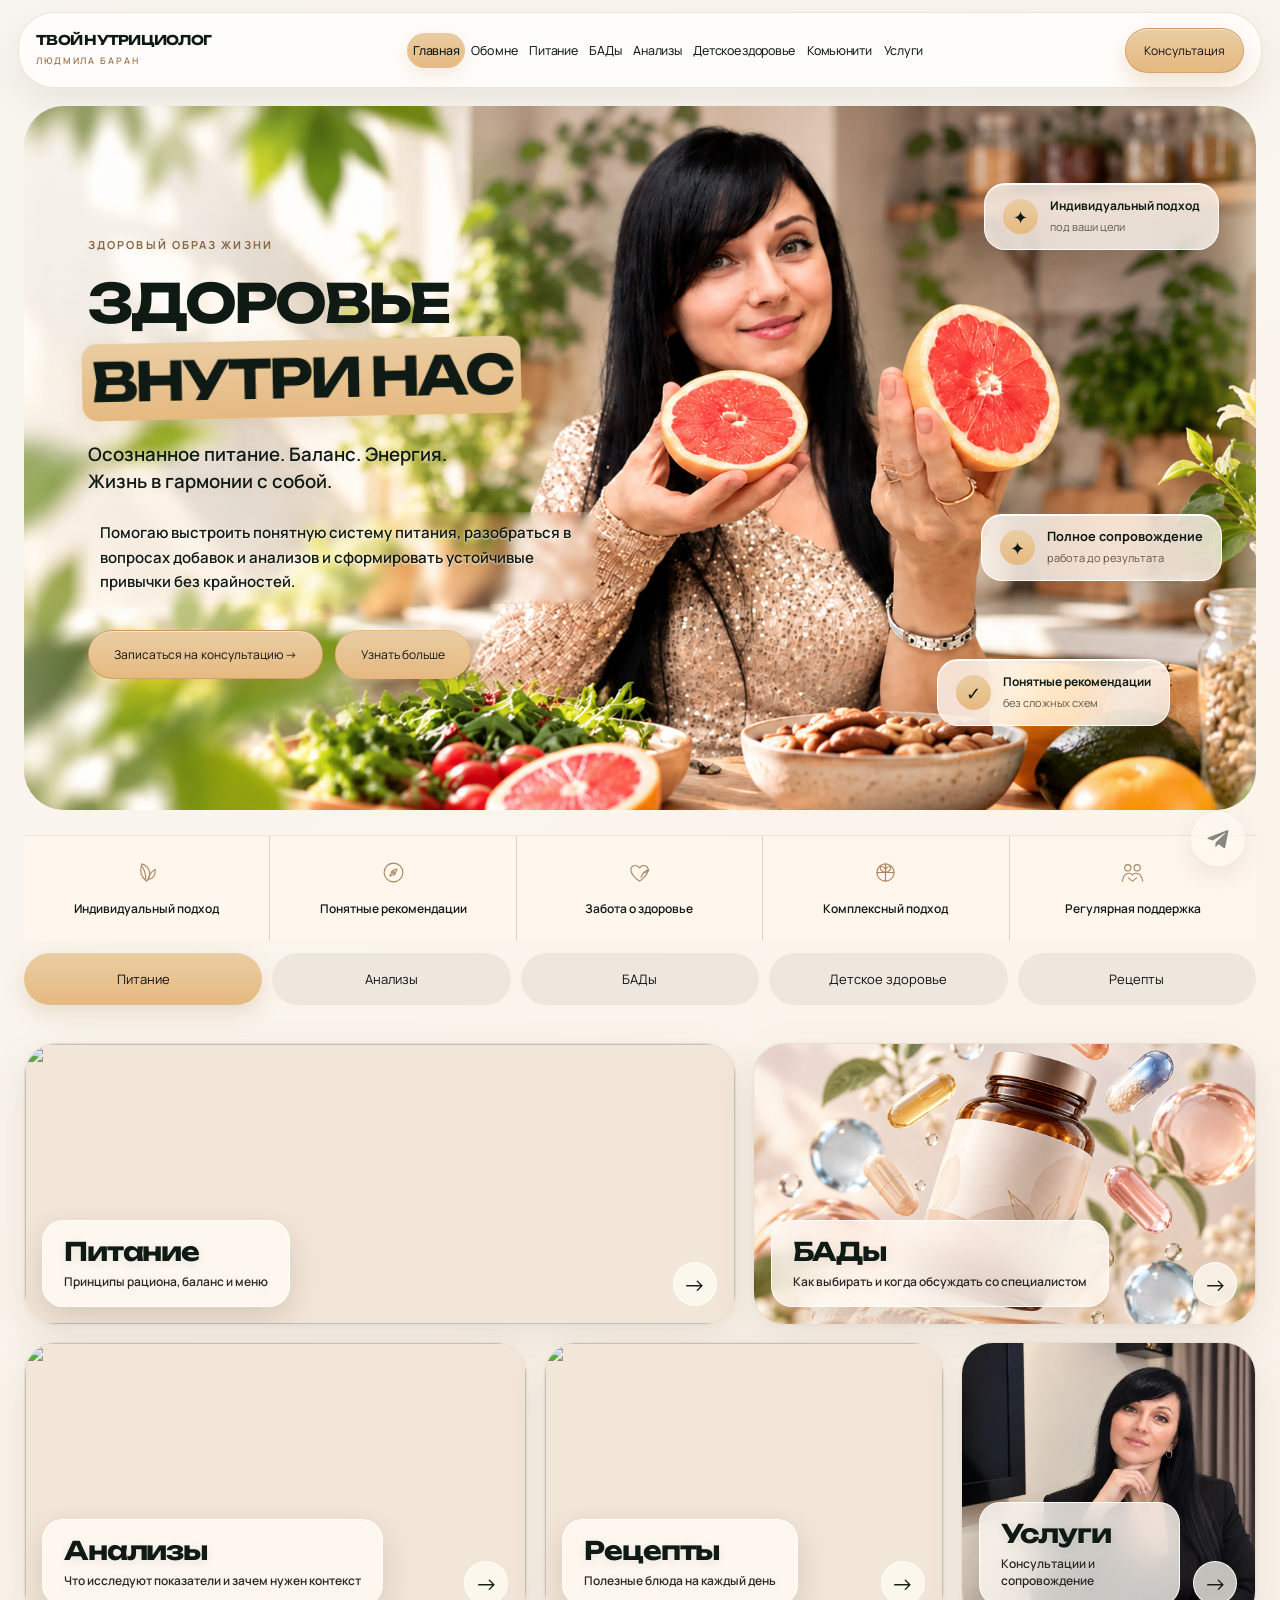
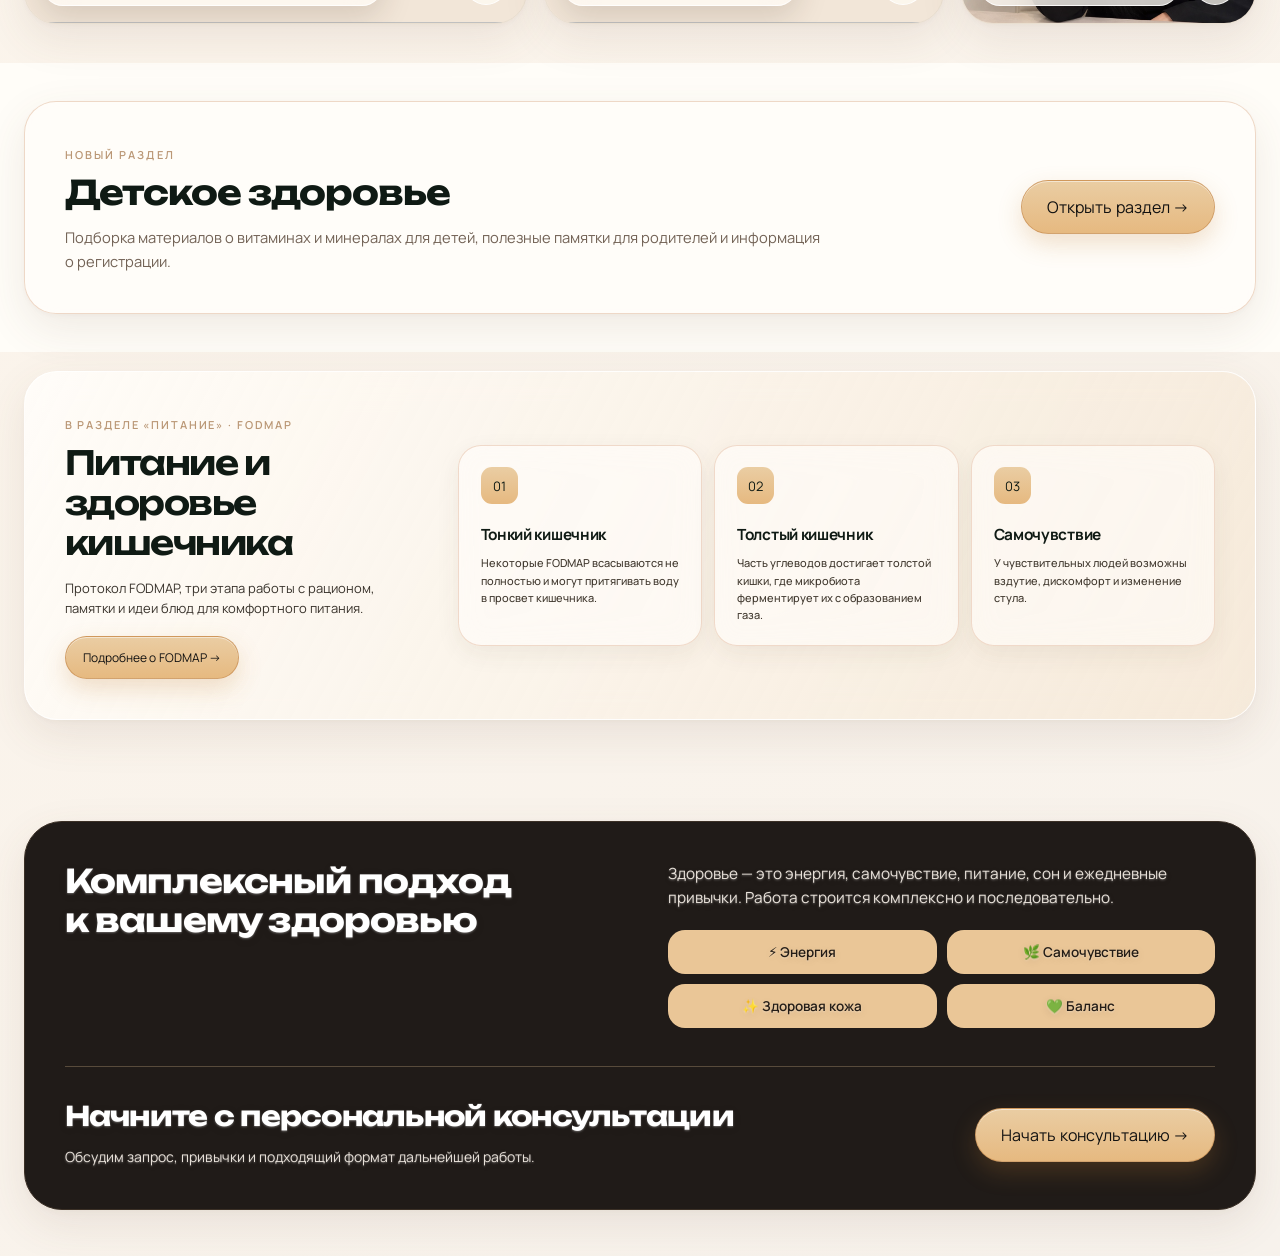
==== commit e7cd6782: "Fix iPhone emoji arrows in all site sections and deploy translucent back-to-top button" ====
--- a/index.html
+++ b/index.html
@@ -1,7 +1,7 @@
-<!doctype html><html lang="ru"><head><meta charset="utf-8"><meta name="viewport" content="width=device-width,initial-scale=1"><title>Здоровье внутри нас — Людмила Баран</title><link rel="stylesheet" href="assets/styles.css?v=41"><link rel="preconnect" href="https://fonts.googleapis.com"><link rel="preconnect" href="https://fonts.gstatic.com" crossorigin><link rel="stylesheet" href="assets/typography.css?v=3"><link rel="stylesheet" href="assets/cream-theme.css?v=1"><link rel="stylesheet" href="assets/hero-life.css?v=1"><link rel="stylesheet" href="assets/site-redesign.css?v=3"><link rel="stylesheet" href="assets/redesign-polish.css?v=1"><link rel="stylesheet" href="assets/compact-final.css?v=1"><link rel="stylesheet" href="assets/wellness-v3.css?v=11"><link rel="stylesheet" href="assets/site-final-fixes.css?v=11"></head><body class="home-sync"><svg class="icon-defs" aria-hidden="true"><defs>
+<!doctype html><html lang="ru"><head><meta charset="utf-8"><meta name="viewport" content="width=device-width,initial-scale=1"><title>Здоровье внутри нас — Людмила Баран</title><link rel="stylesheet" href="assets/styles.css?v=41"><link rel="preconnect" href="https://fonts.googleapis.com"><link rel="preconnect" href="https://fonts.gstatic.com" crossorigin><link rel="stylesheet" href="assets/typography.css?v=3"><link rel="stylesheet" href="assets/cream-theme.css?v=1"><link rel="stylesheet" href="assets/hero-life.css?v=1"><link rel="stylesheet" href="assets/site-redesign.css?v=3"><link rel="stylesheet" href="assets/redesign-polish.css?v=1"><link rel="stylesheet" href="assets/compact-final.css?v=1"><link rel="stylesheet" href="assets/wellness-v3.css?v=11"><link rel="stylesheet" href="assets/site-final-fixes.css?v=12"></head><body class="home-sync"><svg class="icon-defs" aria-hidden="true"><defs>
 <symbol id="i-leaf" viewBox="0 0 32 32"><path d="M16 27C9 22 7 14 10 5c7 2 11 8 10 15-1 4-2 6-4 7Z"/><path d="M15 25c0-7-1-12-5-17"/><path d="M18 25c1-6 4-10 9-13 1 7-2 12-9 13Z"/></symbol>
 <symbol id="i-compass" viewBox="0 0 32 32"><circle cx="16" cy="16" r="12"/><path d="m20.5 11.5-3 7-6 2 3-7 6-2Z"/><circle cx="16" cy="16" r="1.3"/></symbol>
 <symbol id="i-heart" viewBox="0 0 32 32"><path d="M16 27S5 20 5 12.5C5 7 12 5 16 10c4-5 11-3 11 2.5C27 20 16 27 16 27Z"/><path d="M18 22c2-5 5-8 9-9"/><path d="M22 16c3 0 5-1 6-4"/></symbol>
 <symbol id="i-whole" viewBox="0 0 32 32"><circle cx="16" cy="16" r="11"/><path d="M16 5v22M5 16h22"/><path d="M16 16c-5-1-7-4-7-8 5 0 8 3 7 8Zm0 0c5-1 7-4 7-8-5 0-8 3-7 8Z"/></symbol>
 <symbol id="i-support" viewBox="0 0 32 32"><circle cx="10" cy="10" r="4"/><circle cx="22" cy="10" r="4"/><path d="M3 27c1-7 4-10 9-10 2 0 3 1 4 2 1-1 2-2 4-2 5 0 8 3 9 10"/><path d="M11 23c2 2 3 3 5 4 2-1 3-2 5-4"/></symbol>
-</defs></svg><nav class="nav"><div class="wrap navin"><a class="brand" href="index.html">ТВОЙ НУТРИЦИОЛОГ<small>ЛЮДМИЛА БАРАН</small></a><div class="links"><a href="index.html">Главная</a><a href="about.html">Обо мне</a><a href="nutrition.html">Питание</a><a href="supplements.html">БАДы</a><a href="labs.html">Анализы</a><a href="child-health.html">Детское здоровье</a><a href="community.html">Комьюнити</a><a href="services.html">Услуги</a></div><a class="btn navcta" href="services.html#contacts">Консультация</a><button class="menu">☰</button></div></nav><section class="hero"><div class="hero-media"><img class="hero-photo hero-final" src="ludmila-hero-hq.png.png" alt="Людмила Баран"></div><div class="benefits mobile-benefits"><div class="benefitgrid"><div class="benefit"><span class="benefit-icon premium-svg i-leaf" aria-hidden="true"><svg viewBox="0 0 32 32"><use href="#i-leaf"/></svg></span><span class="benefit-label">Индивидуальный подход</span></div><div class="benefit"><span class="benefit-icon premium-svg i-compass" aria-hidden="true"><svg viewBox="0 0 32 32"><use href="#i-compass"/></svg></span><span class="benefit-label">Понятные рекомендации</span></div><div class="benefit"><span class="benefit-icon premium-svg i-heart" aria-hidden="true"><svg viewBox="0 0 32 32"><use href="#i-heart"/></svg></span><span class="benefit-label">Забота о здоровье</span></div><div class="benefit"><span class="benefit-icon premium-svg i-whole" aria-hidden="true"><svg viewBox="0 0 32 32"><use href="#i-whole"/></svg></span><span class="benefit-label">Комплексный подход</span></div><div class="benefit"><span class="benefit-icon premium-svg i-support" aria-hidden="true"><svg viewBox="0 0 32 32"><use href="#i-support"/></svg></span><span class="benefit-label">Регулярная поддержка</span></div></div></div><div class="wrap"><div class="hero-copy reveal"><div class="eyebrow">ЗДОРОВЫЙ ОБРАЗ ЖИЗНИ</div><h1 class="hero-title">ЗДОРОВЬЕ<br>ВНУТРИ НАС</h1><div class="lead">Осознанное питание. Баланс. Энергия.<br>Жизнь в гармонии с собой.</div><p>Помогаю выстроить понятную систему питания, разобраться в вопросах добавок и анализов и сформировать устойчивые привычки без крайностей.</p><div class="actions"><a class="btn" target="_blank" href="https://t.me/trunova1977">Записаться на консультацию →</a><a class="btn btn-outline" href="about.html">Узнать больше</a></div></div></div></section><div class="benefits desktop-benefits"><div class="wrap benefitgrid"><div class="benefit"><span class="benefit-icon premium-svg i-leaf" aria-hidden="true"><svg viewBox="0 0 32 32"><use href="#i-leaf"/></svg></span><span class="benefit-label">Индивидуальный подход</span></div><div class="benefit"><span class="benefit-icon premium-svg i-compass" aria-hidden="true"><svg viewBox="0 0 32 32"><use href="#i-compass"/></svg></span><span class="benefit-label">Понятные рекомендации</span></div><div class="benefit"><span class="benefit-icon premium-svg i-heart" aria-hidden="true"><svg viewBox="0 0 32 32"><use href="#i-heart"/></svg></span><span class="benefit-label">Забота о здоровье</span></div><div class="benefit"><span class="benefit-icon premium-svg i-whole" aria-hidden="true"><svg viewBox="0 0 32 32"><use href="#i-whole"/></svg></span><span class="benefit-label">Комплексный подход</span></div><div class="benefit"><span class="benefit-icon premium-svg i-support" aria-hidden="true"><svg viewBox="0 0 32 32"><use href="#i-support"/></svg></span><span class="benefit-label">Регулярная поддержка</span></div></div></div><section class="section"><div class="wrap"><div class="topicgrid reveal"><a class="topic" href="nutrition.html"><img src="https://images.unsplash.com/photo-1636044992119-be0892f9de94?auto=format&fit=crop&fm=png&q=82&w=1800"><div class="topiccopy"><h3>Питание</h3><p>Принципы рациона, баланс и меню</p></div></a><a class="topic" href="supplements.html"><img src="%D0%9F%D1%80%D0%B5%D0%BC%D0%B8%D0%B0%D0%BB%D1%8C%D0%BD%D0%B0%D1%8F%20%D0%BA%D0%BE%D0%BC%D0%BF%D0%BE%D0%B7%D0%B8%D1%86%D0%B8%D1%8F%20%D1%81%20%D0%B2%D0%B8%D1%82%D0%B0%D0%BC%D0%B8%D0%BD%D0%B0%D0%BC%D0%B8%20%D0%B8%20%D0%BA%D0%B0%D0%BF%D1%81%D1%83%D0%BB%D0%B0%D0%BC%D0%B8.png"><div class="topiccopy"><h3>БАДы</h3><p>Как выбирать и когда обсуждать со специалистом</p></div></a><a class="topic" href="labs.html"><img src="https://images.unsplash.com/photo-1579154341184-22069e4614d2?auto=format&fit=crop&fm=png&q=82&w=1800"><div class="topiccopy"><h3>Анализы</h3><p>Что исследуют показатели и зачем нужен контекст</p></div></a><a class="topic" href="nutrition.html#recipes"><img src="https://images.unsplash.com/photo-1648061930045-e9fdd171c052?auto=format&fit=crop&fm=png&q=82&w=1800"><div class="topiccopy"><h3>Рецепты</h3><p>Полезные блюда на каждый день</p></div></a><a class="topic" href="services.html"><img src="%D1%83%D1%81%D0%BB%D1%83%D0%B3%D0%B8.PNG" alt="Людмила Баран — индивидуальные консультации" loading="lazy" decoding="async"><div class="topiccopy"><h3>Услуги</h3><p>Консультации и сопровождение</p></div></a></div></div></section><section class="section child-home-teaser"><div class="wrap child-teaser-inner reveal"><div><span class="child-teaser-kicker">НОВЫЙ РАЗДЕЛ</span><h2>Детское здоровье</h2><p>Подборка материалов о витаминах и минералах для детей, полезные памятки для родителей и информация о регистрации.</p></div><a href="child-health.html" class="btn">Открыть раздел →</a></div></section><section class="section gut-home-teaser"><div class="wrap gut-teaser-inner reveal"><div><span class="gut-teaser-kicker">В РАЗДЕЛЕ «ПИТАНИЕ» · FODMAP</span><h2>Питание и здоровье кишечника</h2><p>Протокол FODMAP, три этапа работы с рационом, памятки и идеи блюд для комфортного питания.</p></div><a class="btn" href="nutrition.html#fodmap-overview">Подробнее о FODMAP →</a></div></section><section class="section unified-wellness-section"><div class="wrap ctaBox unified-wellness-card reveal"><div class="unified-wellness-top"><div class="unified-wellness-heading"><h2>Комплексный подход<br>к вашему здоровью</h2></div><div class="unified-wellness-info"><p>Здоровье — это энергия, самочувствие, питание, сон и ежедневные привычки. Работа строится комплексно и последовательно.</p><div class="healthbox"><div>⚡ Энергия</div><div>🌿 Самочувствие</div><div>✨ Здоровая кожа</div><div>💚 Баланс</div></div></div></div><div class="unified-wellness-bottom"><div><h2>Начните с персональной консультации</h2><p>Обсудим запрос, привычки и подходящий формат дальнейшей работы.</p></div><a class="btn" target="_blank" rel="noopener noreferrer" href="https://t.me/trunova1977">Начать консультацию →</a></div></div></section><div class="tgbar"><a class="btn" target="_blank" href="https://t.me/trunova1977">✦ Telegram</a></div><script src="assets/app.js?v=34"></script><script src="assets/hero-life.js?v=2"></script><script src="assets/site-redesign.js?v=9"></script><script src="assets/wellness-v3.js?v=3"></script></body></html>+</defs></svg><nav class="nav"><div class="wrap navin"><a class="brand" href="index.html">ТВОЙ НУТРИЦИОЛОГ<small>ЛЮДМИЛА БАРАН</small></a><div class="links"><a href="index.html">Главная</a><a href="about.html">Обо мне</a><a href="nutrition.html">Питание</a><a href="supplements.html">БАДы</a><a href="labs.html">Анализы</a><a href="child-health.html">Детское здоровье</a><a href="community.html">Комьюнити</a><a href="services.html">Услуги</a></div><a class="btn navcta" href="services.html#contacts">Консультация</a><button class="menu">☰</button></div></nav><section class="hero"><div class="hero-media"><img class="hero-photo hero-final" src="ludmila-hero-hq.png.png" alt="Людмила Баран"></div><div class="benefits mobile-benefits"><div class="benefitgrid"><div class="benefit"><span class="benefit-icon premium-svg i-leaf" aria-hidden="true"><svg viewBox="0 0 32 32"><use href="#i-leaf"/></svg></span><span class="benefit-label">Индивидуальный подход</span></div><div class="benefit"><span class="benefit-icon premium-svg i-compass" aria-hidden="true"><svg viewBox="0 0 32 32"><use href="#i-compass"/></svg></span><span class="benefit-label">Понятные рекомендации</span></div><div class="benefit"><span class="benefit-icon premium-svg i-heart" aria-hidden="true"><svg viewBox="0 0 32 32"><use href="#i-heart"/></svg></span><span class="benefit-label">Забота о здоровье</span></div><div class="benefit"><span class="benefit-icon premium-svg i-whole" aria-hidden="true"><svg viewBox="0 0 32 32"><use href="#i-whole"/></svg></span><span class="benefit-label">Комплексный подход</span></div><div class="benefit"><span class="benefit-icon premium-svg i-support" aria-hidden="true"><svg viewBox="0 0 32 32"><use href="#i-support"/></svg></span><span class="benefit-label">Регулярная поддержка</span></div></div></div><div class="wrap"><div class="hero-copy reveal"><div class="eyebrow">ЗДОРОВЫЙ ОБРАЗ ЖИЗНИ</div><h1 class="hero-title">ЗДОРОВЬЕ<br>ВНУТРИ НАС</h1><div class="lead">Осознанное питание. Баланс. Энергия.<br>Жизнь в гармонии с собой.</div><p>Помогаю выстроить понятную систему питания, разобраться в вопросах добавок и анализов и сформировать устойчивые привычки без крайностей.</p><div class="actions"><a class="btn" target="_blank" href="https://t.me/trunova1977">Записаться на консультацию →</a><a class="btn btn-outline" href="about.html">Узнать больше</a></div></div></div></section><div class="benefits desktop-benefits"><div class="wrap benefitgrid"><div class="benefit"><span class="benefit-icon premium-svg i-leaf" aria-hidden="true"><svg viewBox="0 0 32 32"><use href="#i-leaf"/></svg></span><span class="benefit-label">Индивидуальный подход</span></div><div class="benefit"><span class="benefit-icon premium-svg i-compass" aria-hidden="true"><svg viewBox="0 0 32 32"><use href="#i-compass"/></svg></span><span class="benefit-label">Понятные рекомендации</span></div><div class="benefit"><span class="benefit-icon premium-svg i-heart" aria-hidden="true"><svg viewBox="0 0 32 32"><use href="#i-heart"/></svg></span><span class="benefit-label">Забота о здоровье</span></div><div class="benefit"><span class="benefit-icon premium-svg i-whole" aria-hidden="true"><svg viewBox="0 0 32 32"><use href="#i-whole"/></svg></span><span class="benefit-label">Комплексный подход</span></div><div class="benefit"><span class="benefit-icon premium-svg i-support" aria-hidden="true"><svg viewBox="0 0 32 32"><use href="#i-support"/></svg></span><span class="benefit-label">Регулярная поддержка</span></div></div></div><section class="section"><div class="wrap"><div class="topicgrid reveal"><a class="topic" href="nutrition.html"><img src="https://images.unsplash.com/photo-1636044992119-be0892f9de94?auto=format&fit=crop&fm=png&q=82&w=1800"><div class="topiccopy"><h3>Питание</h3><p>Принципы рациона, баланс и меню</p></div></a><a class="topic" href="supplements.html"><img src="%D0%9F%D1%80%D0%B5%D0%BC%D0%B8%D0%B0%D0%BB%D1%8C%D0%BD%D0%B0%D1%8F%20%D0%BA%D0%BE%D0%BC%D0%BF%D0%BE%D0%B7%D0%B8%D1%86%D0%B8%D1%8F%20%D1%81%20%D0%B2%D0%B8%D1%82%D0%B0%D0%BC%D0%B8%D0%BD%D0%B0%D0%BC%D0%B8%20%D0%B8%20%D0%BA%D0%B0%D0%BF%D1%81%D1%83%D0%BB%D0%B0%D0%BC%D0%B8.png"><div class="topiccopy"><h3>БАДы</h3><p>Как выбирать и когда обсуждать со специалистом</p></div></a><a class="topic" href="labs.html"><img src="https://images.unsplash.com/photo-1579154341184-22069e4614d2?auto=format&fit=crop&fm=png&q=82&w=1800"><div class="topiccopy"><h3>Анализы</h3><p>Что исследуют показатели и зачем нужен контекст</p></div></a><a class="topic" href="nutrition.html#recipes"><img src="https://images.unsplash.com/photo-1648061930045-e9fdd171c052?auto=format&fit=crop&fm=png&q=82&w=1800"><div class="topiccopy"><h3>Рецепты</h3><p>Полезные блюда на каждый день</p></div></a><a class="topic" href="services.html"><img src="%D1%83%D1%81%D0%BB%D1%83%D0%B3%D0%B8.PNG" alt="Людмила Баран — индивидуальные консультации" loading="lazy" decoding="async"><div class="topiccopy"><h3>Услуги</h3><p>Консультации и сопровождение</p></div></a></div></div></section><section class="section child-home-teaser"><div class="wrap child-teaser-inner reveal"><div><span class="child-teaser-kicker">НОВЫЙ РАЗДЕЛ</span><h2>Детское здоровье</h2><p>Подборка материалов о витаминах и минералах для детей, полезные памятки для родителей и информация о регистрации.</p></div><a href="child-health.html" class="btn">Открыть раздел →</a></div></section><section class="section gut-home-teaser"><div class="wrap gut-teaser-inner reveal"><div><span class="gut-teaser-kicker">В РАЗДЕЛЕ «ПИТАНИЕ» · FODMAP</span><h2>Питание и здоровье кишечника</h2><p>Протокол FODMAP, три этапа работы с рационом, памятки и идеи блюд для комфортного питания.</p></div><a class="btn" href="nutrition.html#fodmap-overview">Подробнее о FODMAP →</a></div></section><section class="section unified-wellness-section"><div class="wrap ctaBox unified-wellness-card reveal"><div class="unified-wellness-top"><div class="unified-wellness-heading"><h2>Комплексный подход<br>к вашему здоровью</h2></div><div class="unified-wellness-info"><p>Здоровье — это энергия, самочувствие, питание, сон и ежедневные привычки. Работа строится комплексно и последовательно.</p><div class="healthbox"><div>⚡ Энергия</div><div>🌿 Самочувствие</div><div>✨ Здоровая кожа</div><div>💚 Баланс</div></div></div></div><div class="unified-wellness-bottom"><div><h2>Начните с персональной консультации</h2><p>Обсудим запрос, привычки и подходящий формат дальнейшей работы.</p></div><a class="btn" target="_blank" rel="noopener noreferrer" href="https://t.me/trunova1977">Начать консультацию →</a></div></div></section><div class="tgbar"><a class="btn" target="_blank" href="https://t.me/trunova1977">✦ Telegram</a></div><script src="assets/app.js?v=34"></script><script src="assets/hero-life.js?v=2"></script><script src="assets/site-redesign.js?v=10"></script><script src="assets/wellness-v3.js?v=4"></script></body></html>
--- a/assets/site-final-fixes.css
+++ b/assets/site-final-fixes.css
@@ -1022,3 +1022,66 @@
     padding-inline:22px!important;
   }
 }
+
+
+/* Shared back-to-top arrow above Telegram. 50% transparent at rest. */
+body.wellness-v3 .back-to-top-btn{
+  position:fixed!important;
+  z-index:191!important;
+  right:calc(clamp(15px,3vw,35px) + 4px)!important;
+  bottom:calc(clamp(17px,3vw,34px) + 68px)!important;
+  display:flex!important;
+  align-items:center!important;
+  justify-content:center!important;
+  flex:none!important;
+  width:46px!important;
+  height:46px!important;
+  margin:0!important;
+  padding:0!important;
+  border-radius:50%!important;
+  border:1px solid rgba(255,255,255,.95)!important;
+  background:rgba(255,251,244,.85)!important;
+  color:#15251e!important;
+  -webkit-text-fill-color:#15251e!important;
+  box-shadow:0 7px 20px rgba(48,36,28,.16)!important;
+  backdrop-filter:blur(13px)!important;
+  -webkit-backdrop-filter:blur(13px)!important;
+  opacity:0!important;
+  visibility:hidden!important;
+  pointer-events:none!important;
+  transform:translateY(8px)!important;
+  transition:opacity .23s ease,transform .23s ease,visibility .23s ease!important;
+  cursor:pointer!important;
+  -webkit-tap-highlight-color:transparent;
+}
+body.wellness-v3 .back-to-top-btn.is-visible{
+  opacity:.5!important;
+  visibility:visible!important;
+  pointer-events:auto!important;
+  transform:translateY(0)!important;
+}
+body.wellness-v3 .back-to-top-btn.is-visible:is(:hover,:focus-visible){
+  opacity:.92!important;
+  transform:translateY(-2px)!important;
+}
+body.wellness-v3 .back-to-top-btn svg{
+  display:block!important;
+  width:23px!important;
+  height:23px!important;
+  flex:none!important;
+  stroke:currentColor!important;
+  fill:none!important;
+}
+@media(max-width:760px){
+  body.wellness-v3 .back-to-top-btn{
+    right:16px!important;
+    bottom:79px!important;
+    width:46px!important;
+    height:46px!important;
+  }
+}
+@media(prefers-reduced-motion:reduce){
+  body.wellness-v3 .back-to-top-btn{
+    transition:none!important;
+  }
+}
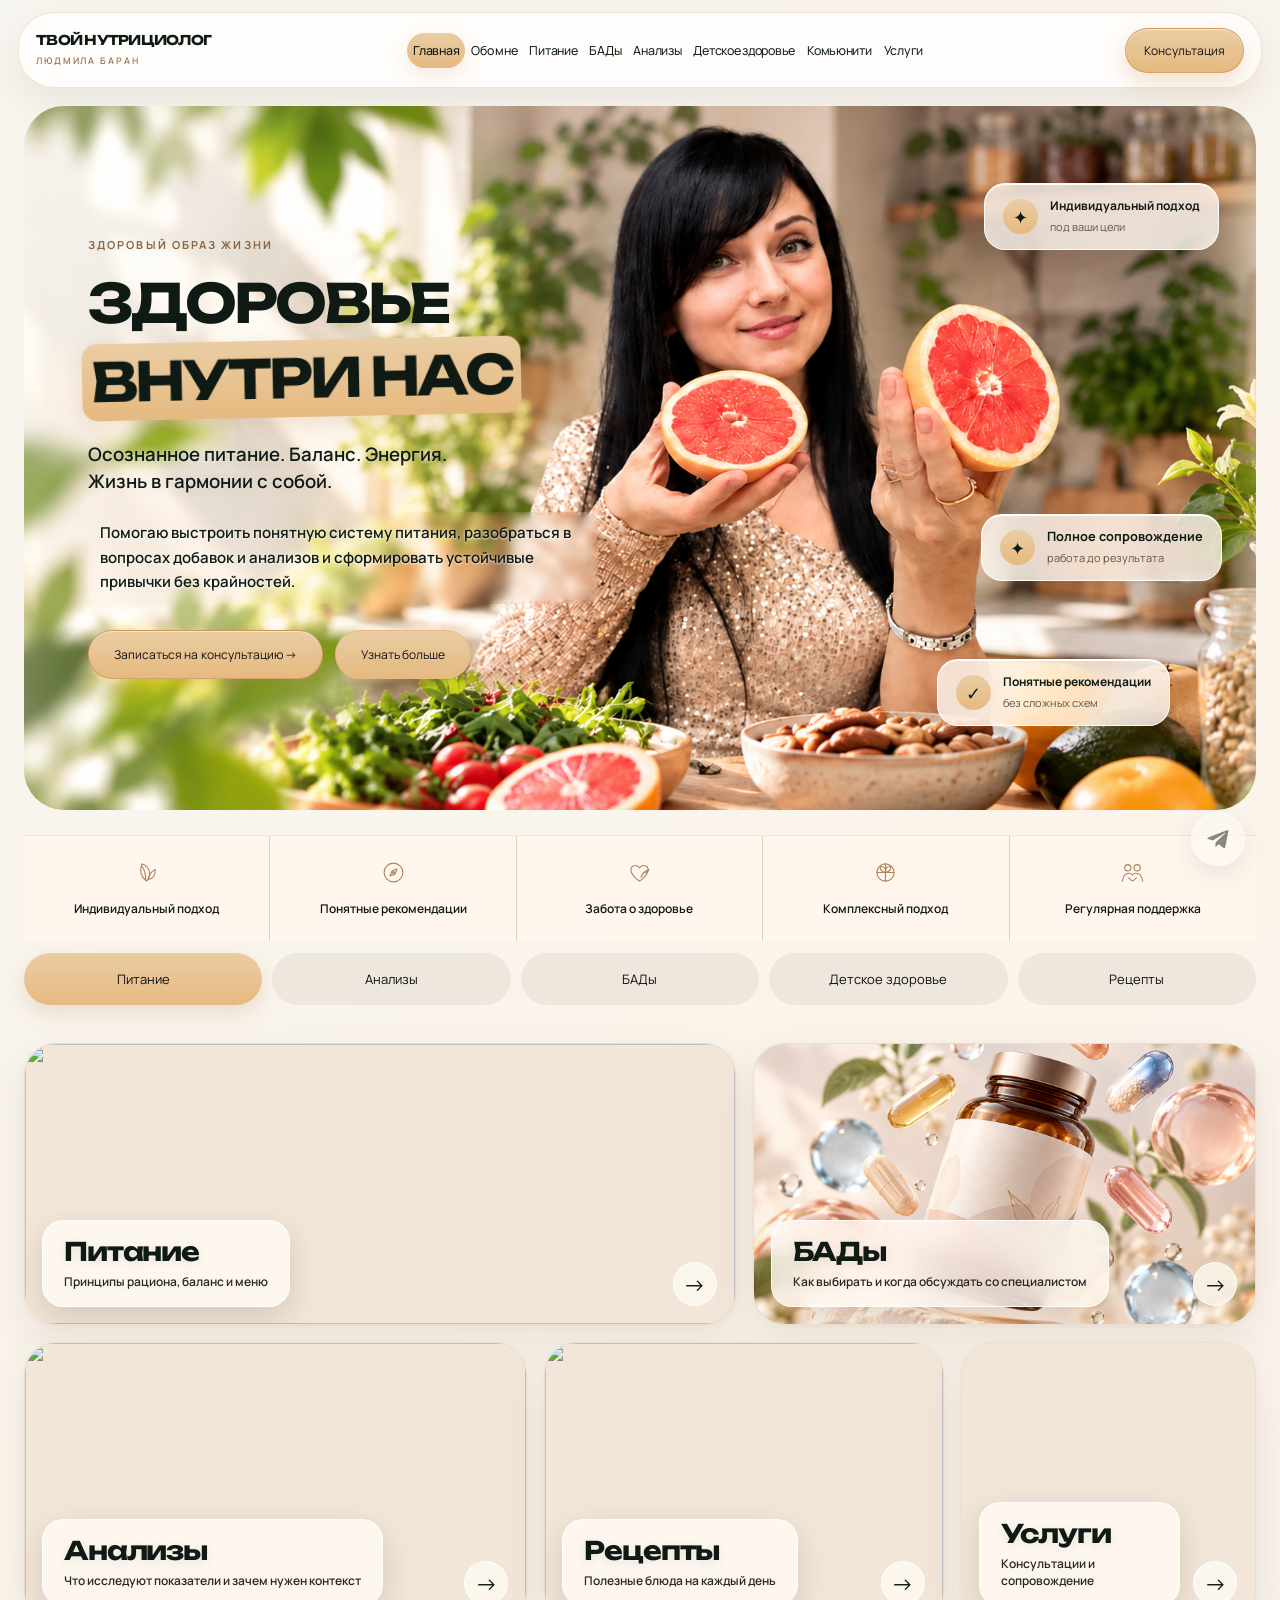
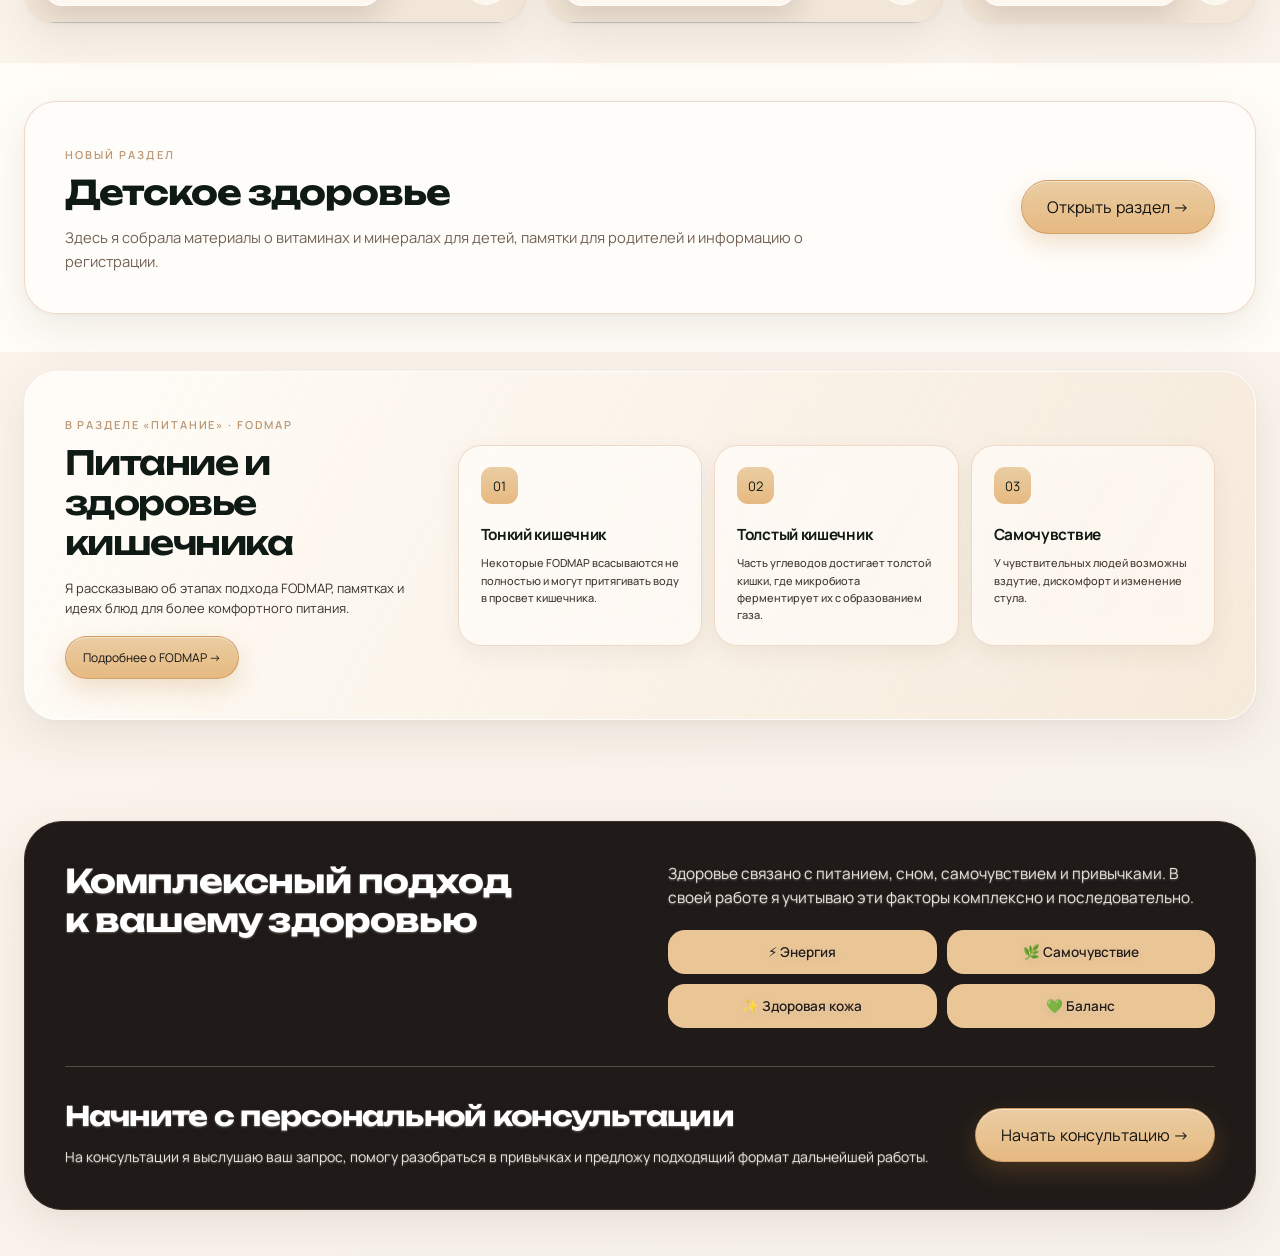
==== commit defabc2e: "Write site services and community in Ludmila's voice; keep only three direct contact options" ====
--- a/index.html
+++ b/index.html
@@ -4,4 +4,4 @@
 <symbol id="i-heart" viewBox="0 0 32 32"><path d="M16 27S5 20 5 12.5C5 7 12 5 16 10c4-5 11-3 11 2.5C27 20 16 27 16 27Z"/><path d="M18 22c2-5 5-8 9-9"/><path d="M22 16c3 0 5-1 6-4"/></symbol>
 <symbol id="i-whole" viewBox="0 0 32 32"><circle cx="16" cy="16" r="11"/><path d="M16 5v22M5 16h22"/><path d="M16 16c-5-1-7-4-7-8 5 0 8 3 7 8Zm0 0c5-1 7-4 7-8-5 0-8 3-7 8Z"/></symbol>
 <symbol id="i-support" viewBox="0 0 32 32"><circle cx="10" cy="10" r="4"/><circle cx="22" cy="10" r="4"/><path d="M3 27c1-7 4-10 9-10 2 0 3 1 4 2 1-1 2-2 4-2 5 0 8 3 9 10"/><path d="M11 23c2 2 3 3 5 4 2-1 3-2 5-4"/></symbol>
-</defs></svg><nav class="nav"><div class="wrap navin"><a class="brand" href="index.html">ТВОЙ НУТРИЦИОЛОГ<small>ЛЮДМИЛА БАРАН</small></a><div class="links"><a href="index.html">Главная</a><a href="about.html">Обо мне</a><a href="nutrition.html">Питание</a><a href="supplements.html">БАДы</a><a href="labs.html">Анализы</a><a href="child-health.html">Детское здоровье</a><a href="community.html">Комьюнити</a><a href="services.html">Услуги</a></div><a class="btn navcta" href="services.html#contacts">Консультация</a><button class="menu">☰</button></div></nav><section class="hero"><div class="hero-media"><img class="hero-photo hero-final" src="ludmila-hero-hq.png.png" alt="Людмила Баран"></div><div class="benefits mobile-benefits"><div class="benefitgrid"><div class="benefit"><span class="benefit-icon premium-svg i-leaf" aria-hidden="true"><svg viewBox="0 0 32 32"><use href="#i-leaf"/></svg></span><span class="benefit-label">Индивидуальный подход</span></div><div class="benefit"><span class="benefit-icon premium-svg i-compass" aria-hidden="true"><svg viewBox="0 0 32 32"><use href="#i-compass"/></svg></span><span class="benefit-label">Понятные рекомендации</span></div><div class="benefit"><span class="benefit-icon premium-svg i-heart" aria-hidden="true"><svg viewBox="0 0 32 32"><use href="#i-heart"/></svg></span><span class="benefit-label">Забота о здоровье</span></div><div class="benefit"><span class="benefit-icon premium-svg i-whole" aria-hidden="true"><svg viewBox="0 0 32 32"><use href="#i-whole"/></svg></span><span class="benefit-label">Комплексный подход</span></div><div class="benefit"><span class="benefit-icon premium-svg i-support" aria-hidden="true"><svg viewBox="0 0 32 32"><use href="#i-support"/></svg></span><span class="benefit-label">Регулярная поддержка</span></div></div></div><div class="wrap"><div class="hero-copy reveal"><div class="eyebrow">ЗДОРОВЫЙ ОБРАЗ ЖИЗНИ</div><h1 class="hero-title">ЗДОРОВЬЕ<br>ВНУТРИ НАС</h1><div class="lead">Осознанное питание. Баланс. Энергия.<br>Жизнь в гармонии с собой.</div><p>Помогаю выстроить понятную систему питания, разобраться в вопросах добавок и анализов и сформировать устойчивые привычки без крайностей.</p><div class="actions"><a class="btn" target="_blank" href="https://t.me/trunova1977">Записаться на консультацию →</a><a class="btn btn-outline" href="about.html">Узнать больше</a></div></div></div></section><div class="benefits desktop-benefits"><div class="wrap benefitgrid"><div class="benefit"><span class="benefit-icon premium-svg i-leaf" aria-hidden="true"><svg viewBox="0 0 32 32"><use href="#i-leaf"/></svg></span><span class="benefit-label">Индивидуальный подход</span></div><div class="benefit"><span class="benefit-icon premium-svg i-compass" aria-hidden="true"><svg viewBox="0 0 32 32"><use href="#i-compass"/></svg></span><span class="benefit-label">Понятные рекомендации</span></div><div class="benefit"><span class="benefit-icon premium-svg i-heart" aria-hidden="true"><svg viewBox="0 0 32 32"><use href="#i-heart"/></svg></span><span class="benefit-label">Забота о здоровье</span></div><div class="benefit"><span class="benefit-icon premium-svg i-whole" aria-hidden="true"><svg viewBox="0 0 32 32"><use href="#i-whole"/></svg></span><span class="benefit-label">Комплексный подход</span></div><div class="benefit"><span class="benefit-icon premium-svg i-support" aria-hidden="true"><svg viewBox="0 0 32 32"><use href="#i-support"/></svg></span><span class="benefit-label">Регулярная поддержка</span></div></div></div><section class="section"><div class="wrap"><div class="topicgrid reveal"><a class="topic" href="nutrition.html"><img src="https://images.unsplash.com/photo-1636044992119-be0892f9de94?auto=format&fit=crop&fm=png&q=82&w=1800"><div class="topiccopy"><h3>Питание</h3><p>Принципы рациона, баланс и меню</p></div></a><a class="topic" href="supplements.html"><img src="%D0%9F%D1%80%D0%B5%D0%BC%D0%B8%D0%B0%D0%BB%D1%8C%D0%BD%D0%B0%D1%8F%20%D0%BA%D0%BE%D0%BC%D0%BF%D0%BE%D0%B7%D0%B8%D1%86%D0%B8%D1%8F%20%D1%81%20%D0%B2%D0%B8%D1%82%D0%B0%D0%BC%D0%B8%D0%BD%D0%B0%D0%BC%D0%B8%20%D0%B8%20%D0%BA%D0%B0%D0%BF%D1%81%D1%83%D0%BB%D0%B0%D0%BC%D0%B8.png"><div class="topiccopy"><h3>БАДы</h3><p>Как выбирать и когда обсуждать со специалистом</p></div></a><a class="topic" href="labs.html"><img src="https://images.unsplash.com/photo-1579154341184-22069e4614d2?auto=format&fit=crop&fm=png&q=82&w=1800"><div class="topiccopy"><h3>Анализы</h3><p>Что исследуют показатели и зачем нужен контекст</p></div></a><a class="topic" href="nutrition.html#recipes"><img src="https://images.unsplash.com/photo-1648061930045-e9fdd171c052?auto=format&fit=crop&fm=png&q=82&w=1800"><div class="topiccopy"><h3>Рецепты</h3><p>Полезные блюда на каждый день</p></div></a><a class="topic" href="services.html"><img src="%D1%83%D1%81%D0%BB%D1%83%D0%B3%D0%B8.PNG" alt="Людмила Баран — индивидуальные консультации" loading="lazy" decoding="async"><div class="topiccopy"><h3>Услуги</h3><p>Консультации и сопровождение</p></div></a></div></div></section><section class="section child-home-teaser"><div class="wrap child-teaser-inner reveal"><div><span class="child-teaser-kicker">НОВЫЙ РАЗДЕЛ</span><h2>Детское здоровье</h2><p>Подборка материалов о витаминах и минералах для детей, полезные памятки для родителей и информация о регистрации.</p></div><a href="child-health.html" class="btn">Открыть раздел →</a></div></section><section class="section gut-home-teaser"><div class="wrap gut-teaser-inner reveal"><div><span class="gut-teaser-kicker">В РАЗДЕЛЕ «ПИТАНИЕ» · FODMAP</span><h2>Питание и здоровье кишечника</h2><p>Протокол FODMAP, три этапа работы с рационом, памятки и идеи блюд для комфортного питания.</p></div><a class="btn" href="nutrition.html#fodmap-overview">Подробнее о FODMAP →</a></div></section><section class="section unified-wellness-section"><div class="wrap ctaBox unified-wellness-card reveal"><div class="unified-wellness-top"><div class="unified-wellness-heading"><h2>Комплексный подход<br>к вашему здоровью</h2></div><div class="unified-wellness-info"><p>Здоровье — это энергия, самочувствие, питание, сон и ежедневные привычки. Работа строится комплексно и последовательно.</p><div class="healthbox"><div>⚡ Энергия</div><div>🌿 Самочувствие</div><div>✨ Здоровая кожа</div><div>💚 Баланс</div></div></div></div><div class="unified-wellness-bottom"><div><h2>Начните с персональной консультации</h2><p>Обсудим запрос, привычки и подходящий формат дальнейшей работы.</p></div><a class="btn" target="_blank" rel="noopener noreferrer" href="https://t.me/trunova1977">Начать консультацию →</a></div></div></section><div class="tgbar"><a class="btn" target="_blank" href="https://t.me/trunova1977">✦ Telegram</a></div><script src="assets/app.js?v=34"></script><script src="assets/hero-life.js?v=2"></script><script src="assets/site-redesign.js?v=10"></script><script src="assets/wellness-v3.js?v=4"></script></body></html>+</defs></svg><nav class="nav"><div class="wrap navin"><a class="brand" href="index.html">ТВОЙ НУТРИЦИОЛОГ<small>ЛЮДМИЛА БАРАН</small></a><div class="links"><a href="index.html">Главная</a><a href="about.html">Обо мне</a><a href="nutrition.html">Питание</a><a href="supplements.html">БАДы</a><a href="labs.html">Анализы</a><a href="child-health.html">Детское здоровье</a><a href="community.html">Комьюнити</a><a href="services.html">Услуги</a></div><a class="btn navcta" href="services.html#contacts">Консультация</a><button class="menu">☰</button></div></nav><section class="hero"><div class="hero-media"><img class="hero-photo hero-final" src="ludmila-hero-hq.png.png" alt="Людмила Баран"></div><div class="benefits mobile-benefits"><div class="benefitgrid"><div class="benefit"><span class="benefit-icon premium-svg i-leaf" aria-hidden="true"><svg viewBox="0 0 32 32"><use href="#i-leaf"/></svg></span><span class="benefit-label">Индивидуальный подход</span></div><div class="benefit"><span class="benefit-icon premium-svg i-compass" aria-hidden="true"><svg viewBox="0 0 32 32"><use href="#i-compass"/></svg></span><span class="benefit-label">Понятные рекомендации</span></div><div class="benefit"><span class="benefit-icon premium-svg i-heart" aria-hidden="true"><svg viewBox="0 0 32 32"><use href="#i-heart"/></svg></span><span class="benefit-label">Забота о здоровье</span></div><div class="benefit"><span class="benefit-icon premium-svg i-whole" aria-hidden="true"><svg viewBox="0 0 32 32"><use href="#i-whole"/></svg></span><span class="benefit-label">Комплексный подход</span></div><div class="benefit"><span class="benefit-icon premium-svg i-support" aria-hidden="true"><svg viewBox="0 0 32 32"><use href="#i-support"/></svg></span><span class="benefit-label">Регулярная поддержка</span></div></div></div><div class="wrap"><div class="hero-copy reveal"><div class="eyebrow">ЗДОРОВЫЙ ОБРАЗ ЖИЗНИ</div><h1 class="hero-title">ЗДОРОВЬЕ<br>ВНУТРИ НАС</h1><div class="lead">Осознанное питание. Баланс. Энергия.<br>Жизнь в гармонии с собой.</div><p>Помогаю выстроить понятную систему питания, разобраться в вопросах добавок и анализов и сформировать устойчивые привычки без крайностей.</p><div class="actions"><a class="btn" target="_blank" href="https://t.me/trunova1977">Записаться на консультацию →</a><a class="btn btn-outline" href="about.html">Узнать больше</a></div></div></div></section><div class="benefits desktop-benefits"><div class="wrap benefitgrid"><div class="benefit"><span class="benefit-icon premium-svg i-leaf" aria-hidden="true"><svg viewBox="0 0 32 32"><use href="#i-leaf"/></svg></span><span class="benefit-label">Индивидуальный подход</span></div><div class="benefit"><span class="benefit-icon premium-svg i-compass" aria-hidden="true"><svg viewBox="0 0 32 32"><use href="#i-compass"/></svg></span><span class="benefit-label">Понятные рекомендации</span></div><div class="benefit"><span class="benefit-icon premium-svg i-heart" aria-hidden="true"><svg viewBox="0 0 32 32"><use href="#i-heart"/></svg></span><span class="benefit-label">Забота о здоровье</span></div><div class="benefit"><span class="benefit-icon premium-svg i-whole" aria-hidden="true"><svg viewBox="0 0 32 32"><use href="#i-whole"/></svg></span><span class="benefit-label">Комплексный подход</span></div><div class="benefit"><span class="benefit-icon premium-svg i-support" aria-hidden="true"><svg viewBox="0 0 32 32"><use href="#i-support"/></svg></span><span class="benefit-label">Регулярная поддержка</span></div></div></div><section class="section"><div class="wrap"><div class="topicgrid reveal"><a class="topic" href="nutrition.html"><img src="https://images.unsplash.com/photo-1636044992119-be0892f9de94?auto=format&fit=crop&fm=png&q=82&w=1800"><div class="topiccopy"><h3>Питание</h3><p>Принципы рациона, баланс и меню</p></div></a><a class="topic" href="supplements.html"><img src="%D0%9F%D1%80%D0%B5%D0%BC%D0%B8%D0%B0%D0%BB%D1%8C%D0%BD%D0%B0%D1%8F%20%D0%BA%D0%BE%D0%BC%D0%BF%D0%BE%D0%B7%D0%B8%D1%86%D0%B8%D1%8F%20%D1%81%20%D0%B2%D0%B8%D1%82%D0%B0%D0%BC%D0%B8%D0%BD%D0%B0%D0%BC%D0%B8%20%D0%B8%20%D0%BA%D0%B0%D0%BF%D1%81%D1%83%D0%BB%D0%B0%D0%BC%D0%B8.png"><div class="topiccopy"><h3>БАДы</h3><p>Как выбирать и когда обсуждать со специалистом</p></div></a><a class="topic" href="labs.html"><img src="https://images.unsplash.com/photo-1579154341184-22069e4614d2?auto=format&fit=crop&fm=png&q=82&w=1800"><div class="topiccopy"><h3>Анализы</h3><p>Что исследуют показатели и зачем нужен контекст</p></div></a><a class="topic" href="nutrition.html#recipes"><img src="https://images.unsplash.com/photo-1648061930045-e9fdd171c052?auto=format&fit=crop&fm=png&q=82&w=1800"><div class="topiccopy"><h3>Рецепты</h3><p>Полезные блюда на каждый день</p></div></a><a class="topic" href="services.html"><img src="%D1%83%D1%81%D0%BB%D1%83%D0%B3%D0%B8.PNG" alt="Людмила Баран — индивидуальные консультации" loading="lazy" decoding="async"><div class="topiccopy"><h3>Услуги</h3><p>Консультации и сопровождение</p></div></a></div></div></section><section class="section child-home-teaser"><div class="wrap child-teaser-inner reveal"><div><span class="child-teaser-kicker">НОВЫЙ РАЗДЕЛ</span><h2>Детское здоровье</h2><p>Здесь я собрала материалы о витаминах и минералах для детей, памятки для родителей и информацию о регистрации.</p></div><a href="child-health.html" class="btn">Открыть раздел →</a></div></section><section class="section gut-home-teaser"><div class="wrap gut-teaser-inner reveal"><div><span class="gut-teaser-kicker">В РАЗДЕЛЕ «ПИТАНИЕ» · FODMAP</span><h2>Питание и здоровье кишечника</h2><p>Я рассказываю об этапах подхода FODMAP, памятках и идеях блюд для более комфортного питания.</p></div><a class="btn" href="nutrition.html#fodmap-overview">Подробнее о FODMAP →</a></div></section><section class="section unified-wellness-section"><div class="wrap ctaBox unified-wellness-card reveal"><div class="unified-wellness-top"><div class="unified-wellness-heading"><h2>Комплексный подход<br>к вашему здоровью</h2></div><div class="unified-wellness-info"><p>Здоровье связано с питанием, сном, самочувствием и привычками. В своей работе я учитываю эти факторы комплексно и последовательно.</p><div class="healthbox"><div>⚡ Энергия</div><div>🌿 Самочувствие</div><div>✨ Здоровая кожа</div><div>💚 Баланс</div></div></div></div><div class="unified-wellness-bottom"><div><h2>Начните с персональной консультации</h2><p>На консультации я выслушаю ваш запрос, помогу разобраться в привычках и предложу подходящий формат дальнейшей работы.</p></div><a class="btn" target="_blank" rel="noopener noreferrer" href="https://t.me/trunova1977">Начать консультацию →</a></div></div></section><div class="tgbar"><a class="btn" target="_blank" href="https://t.me/trunova1977">✦ Telegram</a></div><script src="assets/app.js?v=34"></script><script src="assets/hero-life.js?v=2"></script><script src="assets/site-redesign.js?v=10"></script><script src="assets/wellness-v3.js?v=4"></script></body></html>
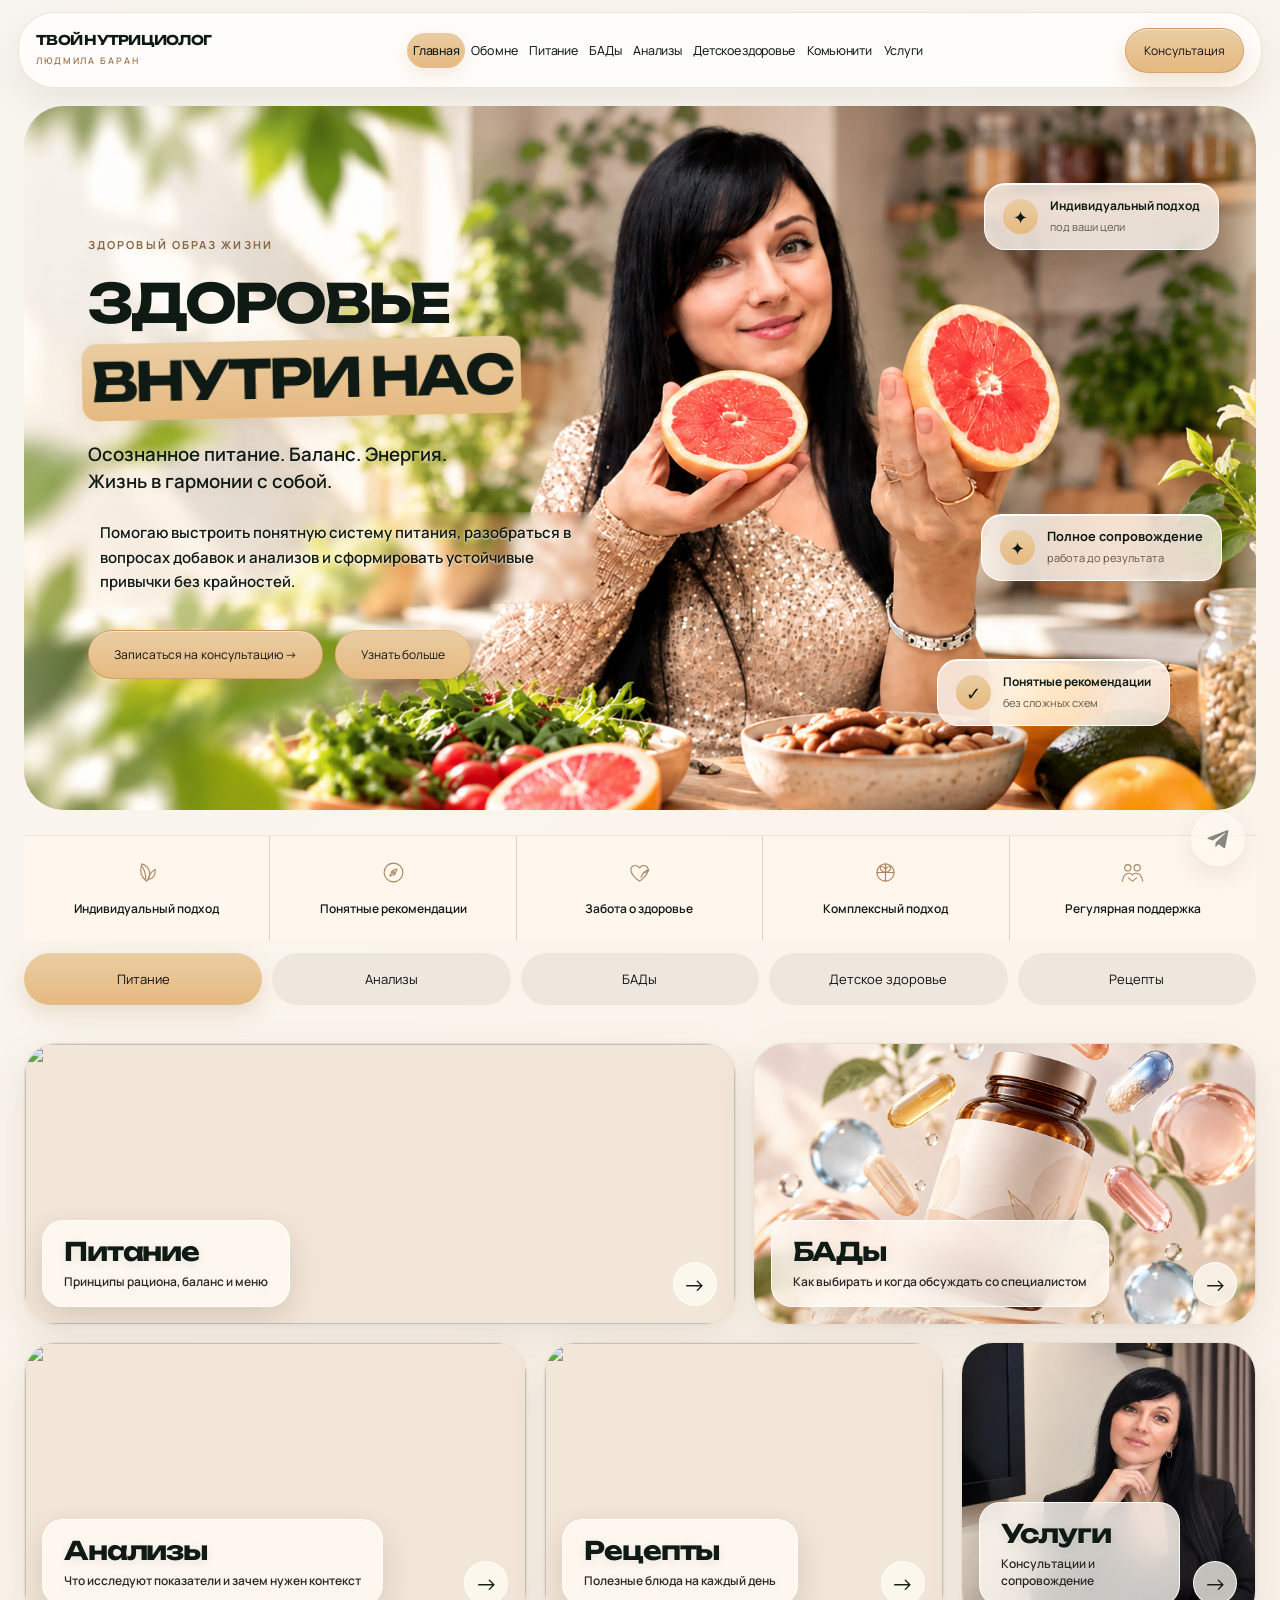
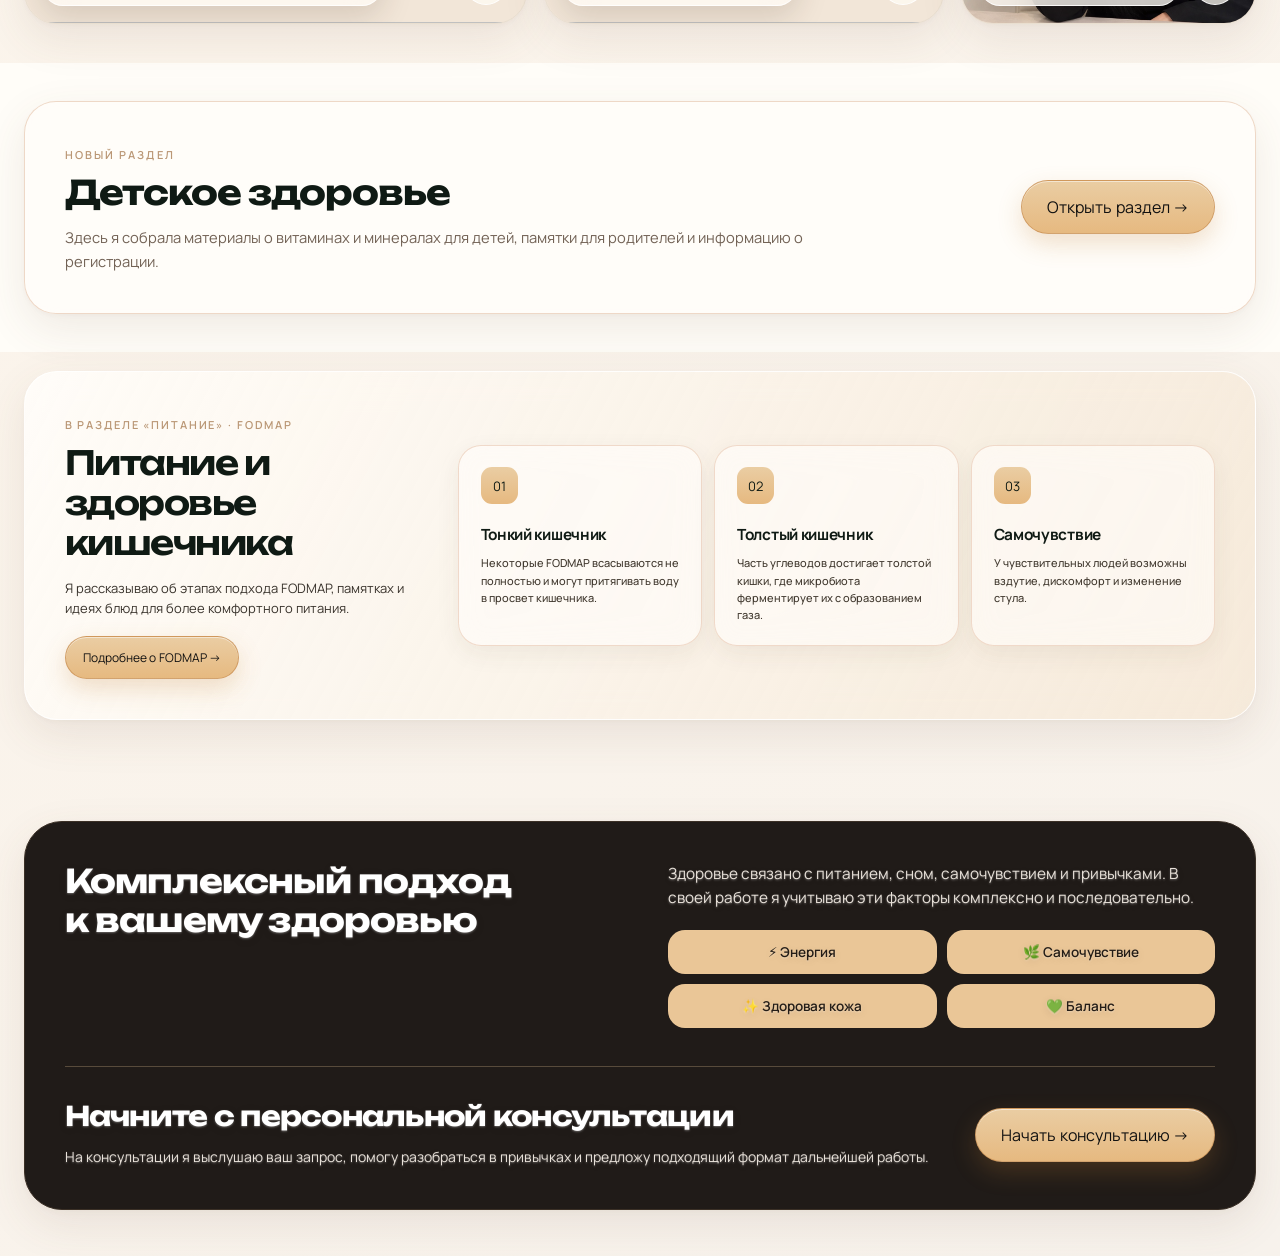
==== commit 8e3dc7f0: "Bust consultation loader cache on all pages for reliable prefilled Telegram messages" ====
--- a/index.html
+++ b/index.html
@@ -4,4 +4,4 @@
 <symbol id="i-heart" viewBox="0 0 32 32"><path d="M16 27S5 20 5 12.5C5 7 12 5 16 10c4-5 11-3 11 2.5C27 20 16 27 16 27Z"/><path d="M18 22c2-5 5-8 9-9"/><path d="M22 16c3 0 5-1 6-4"/></symbol>
 <symbol id="i-whole" viewBox="0 0 32 32"><circle cx="16" cy="16" r="11"/><path d="M16 5v22M5 16h22"/><path d="M16 16c-5-1-7-4-7-8 5 0 8 3 7 8Zm0 0c5-1 7-4 7-8-5 0-8 3-7 8Z"/></symbol>
 <symbol id="i-support" viewBox="0 0 32 32"><circle cx="10" cy="10" r="4"/><circle cx="22" cy="10" r="4"/><path d="M3 27c1-7 4-10 9-10 2 0 3 1 4 2 1-1 2-2 4-2 5 0 8 3 9 10"/><path d="M11 23c2 2 3 3 5 4 2-1 3-2 5-4"/></symbol>
-</defs></svg><nav class="nav"><div class="wrap navin"><a class="brand" href="index.html">ТВОЙ НУТРИЦИОЛОГ<small>ЛЮДМИЛА БАРАН</small></a><div class="links"><a href="index.html">Главная</a><a href="about.html">Обо мне</a><a href="nutrition.html">Питание</a><a href="supplements.html">БАДы</a><a href="labs.html">Анализы</a><a href="child-health.html">Детское здоровье</a><a href="community.html">Комьюнити</a><a href="services.html">Услуги</a></div><a class="btn navcta" href="services.html#contacts">Консультация</a><button class="menu">☰</button></div></nav><section class="hero"><div class="hero-media"><img class="hero-photo hero-final" src="ludmila-hero-hq.png.png" alt="Людмила Баран"></div><div class="benefits mobile-benefits"><div class="benefitgrid"><div class="benefit"><span class="benefit-icon premium-svg i-leaf" aria-hidden="true"><svg viewBox="0 0 32 32"><use href="#i-leaf"/></svg></span><span class="benefit-label">Индивидуальный подход</span></div><div class="benefit"><span class="benefit-icon premium-svg i-compass" aria-hidden="true"><svg viewBox="0 0 32 32"><use href="#i-compass"/></svg></span><span class="benefit-label">Понятные рекомендации</span></div><div class="benefit"><span class="benefit-icon premium-svg i-heart" aria-hidden="true"><svg viewBox="0 0 32 32"><use href="#i-heart"/></svg></span><span class="benefit-label">Забота о здоровье</span></div><div class="benefit"><span class="benefit-icon premium-svg i-whole" aria-hidden="true"><svg viewBox="0 0 32 32"><use href="#i-whole"/></svg></span><span class="benefit-label">Комплексный подход</span></div><div class="benefit"><span class="benefit-icon premium-svg i-support" aria-hidden="true"><svg viewBox="0 0 32 32"><use href="#i-support"/></svg></span><span class="benefit-label">Регулярная поддержка</span></div></div></div><div class="wrap"><div class="hero-copy reveal"><div class="eyebrow">ЗДОРОВЫЙ ОБРАЗ ЖИЗНИ</div><h1 class="hero-title">ЗДОРОВЬЕ<br>ВНУТРИ НАС</h1><div class="lead">Осознанное питание. Баланс. Энергия.<br>Жизнь в гармонии с собой.</div><p>Помогаю выстроить понятную систему питания, разобраться в вопросах добавок и анализов и сформировать устойчивые привычки без крайностей.</p><div class="actions"><a class="btn" target="_blank" href="https://t.me/trunova1977">Записаться на консультацию →</a><a class="btn btn-outline" href="about.html">Узнать больше</a></div></div></div></section><div class="benefits desktop-benefits"><div class="wrap benefitgrid"><div class="benefit"><span class="benefit-icon premium-svg i-leaf" aria-hidden="true"><svg viewBox="0 0 32 32"><use href="#i-leaf"/></svg></span><span class="benefit-label">Индивидуальный подход</span></div><div class="benefit"><span class="benefit-icon premium-svg i-compass" aria-hidden="true"><svg viewBox="0 0 32 32"><use href="#i-compass"/></svg></span><span class="benefit-label">Понятные рекомендации</span></div><div class="benefit"><span class="benefit-icon premium-svg i-heart" aria-hidden="true"><svg viewBox="0 0 32 32"><use href="#i-heart"/></svg></span><span class="benefit-label">Забота о здоровье</span></div><div class="benefit"><span class="benefit-icon premium-svg i-whole" aria-hidden="true"><svg viewBox="0 0 32 32"><use href="#i-whole"/></svg></span><span class="benefit-label">Комплексный подход</span></div><div class="benefit"><span class="benefit-icon premium-svg i-support" aria-hidden="true"><svg viewBox="0 0 32 32"><use href="#i-support"/></svg></span><span class="benefit-label">Регулярная поддержка</span></div></div></div><section class="section"><div class="wrap"><div class="topicgrid reveal"><a class="topic" href="nutrition.html"><img src="https://images.unsplash.com/photo-1636044992119-be0892f9de94?auto=format&fit=crop&fm=png&q=82&w=1800"><div class="topiccopy"><h3>Питание</h3><p>Принципы рациона, баланс и меню</p></div></a><a class="topic" href="supplements.html"><img src="%D0%9F%D1%80%D0%B5%D0%BC%D0%B8%D0%B0%D0%BB%D1%8C%D0%BD%D0%B0%D1%8F%20%D0%BA%D0%BE%D0%BC%D0%BF%D0%BE%D0%B7%D0%B8%D1%86%D0%B8%D1%8F%20%D1%81%20%D0%B2%D0%B8%D1%82%D0%B0%D0%BC%D0%B8%D0%BD%D0%B0%D0%BC%D0%B8%20%D0%B8%20%D0%BA%D0%B0%D0%BF%D1%81%D1%83%D0%BB%D0%B0%D0%BC%D0%B8.png"><div class="topiccopy"><h3>БАДы</h3><p>Как выбирать и когда обсуждать со специалистом</p></div></a><a class="topic" href="labs.html"><img src="https://images.unsplash.com/photo-1579154341184-22069e4614d2?auto=format&fit=crop&fm=png&q=82&w=1800"><div class="topiccopy"><h3>Анализы</h3><p>Что исследуют показатели и зачем нужен контекст</p></div></a><a class="topic" href="nutrition.html#recipes"><img src="https://images.unsplash.com/photo-1648061930045-e9fdd171c052?auto=format&fit=crop&fm=png&q=82&w=1800"><div class="topiccopy"><h3>Рецепты</h3><p>Полезные блюда на каждый день</p></div></a><a class="topic" href="services.html"><img src="%D1%83%D1%81%D0%BB%D1%83%D0%B3%D0%B8.PNG" alt="Людмила Баран — индивидуальные консультации" loading="lazy" decoding="async"><div class="topiccopy"><h3>Услуги</h3><p>Консультации и сопровождение</p></div></a></div></div></section><section class="section child-home-teaser"><div class="wrap child-teaser-inner reveal"><div><span class="child-teaser-kicker">НОВЫЙ РАЗДЕЛ</span><h2>Детское здоровье</h2><p>Здесь я собрала материалы о витаминах и минералах для детей, памятки для родителей и информацию о регистрации.</p></div><a href="child-health.html" class="btn">Открыть раздел →</a></div></section><section class="section gut-home-teaser"><div class="wrap gut-teaser-inner reveal"><div><span class="gut-teaser-kicker">В РАЗДЕЛЕ «ПИТАНИЕ» · FODMAP</span><h2>Питание и здоровье кишечника</h2><p>Я рассказываю об этапах подхода FODMAP, памятках и идеях блюд для более комфортного питания.</p></div><a class="btn" href="nutrition.html#fodmap-overview">Подробнее о FODMAP →</a></div></section><section class="section unified-wellness-section"><div class="wrap ctaBox unified-wellness-card reveal"><div class="unified-wellness-top"><div class="unified-wellness-heading"><h2>Комплексный подход<br>к вашему здоровью</h2></div><div class="unified-wellness-info"><p>Здоровье связано с питанием, сном, самочувствием и привычками. В своей работе я учитываю эти факторы комплексно и последовательно.</p><div class="healthbox"><div>⚡ Энергия</div><div>🌿 Самочувствие</div><div>✨ Здоровая кожа</div><div>💚 Баланс</div></div></div></div><div class="unified-wellness-bottom"><div><h2>Начните с персональной консультации</h2><p>На консультации я выслушаю ваш запрос, помогу разобраться в привычках и предложу подходящий формат дальнейшей работы.</p></div><a class="btn" target="_blank" rel="noopener noreferrer" href="https://t.me/trunova1977">Начать консультацию →</a></div></div></section><div class="tgbar"><a class="btn" target="_blank" href="https://t.me/trunova1977">✦ Telegram</a></div><script src="assets/app.js?v=34"></script><script src="assets/hero-life.js?v=2"></script><script src="assets/site-redesign.js?v=10"></script><script src="assets/wellness-v3.js?v=4"></script></body></html>+</defs></svg><nav class="nav"><div class="wrap navin"><a class="brand" href="index.html">ТВОЙ НУТРИЦИОЛОГ<small>ЛЮДМИЛА БАРАН</small></a><div class="links"><a href="index.html">Главная</a><a href="about.html">Обо мне</a><a href="nutrition.html">Питание</a><a href="supplements.html">БАДы</a><a href="labs.html">Анализы</a><a href="child-health.html">Детское здоровье</a><a href="community.html">Комьюнити</a><a href="services.html">Услуги</a></div><a class="btn navcta" href="services.html#contacts">Консультация</a><button class="menu">☰</button></div></nav><section class="hero"><div class="hero-media"><img class="hero-photo hero-final" src="ludmila-hero-hq.png.png" alt="Людмила Баран"></div><div class="benefits mobile-benefits"><div class="benefitgrid"><div class="benefit"><span class="benefit-icon premium-svg i-leaf" aria-hidden="true"><svg viewBox="0 0 32 32"><use href="#i-leaf"/></svg></span><span class="benefit-label">Индивидуальный подход</span></div><div class="benefit"><span class="benefit-icon premium-svg i-compass" aria-hidden="true"><svg viewBox="0 0 32 32"><use href="#i-compass"/></svg></span><span class="benefit-label">Понятные рекомендации</span></div><div class="benefit"><span class="benefit-icon premium-svg i-heart" aria-hidden="true"><svg viewBox="0 0 32 32"><use href="#i-heart"/></svg></span><span class="benefit-label">Забота о здоровье</span></div><div class="benefit"><span class="benefit-icon premium-svg i-whole" aria-hidden="true"><svg viewBox="0 0 32 32"><use href="#i-whole"/></svg></span><span class="benefit-label">Комплексный подход</span></div><div class="benefit"><span class="benefit-icon premium-svg i-support" aria-hidden="true"><svg viewBox="0 0 32 32"><use href="#i-support"/></svg></span><span class="benefit-label">Регулярная поддержка</span></div></div></div><div class="wrap"><div class="hero-copy reveal"><div class="eyebrow">ЗДОРОВЫЙ ОБРАЗ ЖИЗНИ</div><h1 class="hero-title">ЗДОРОВЬЕ<br>ВНУТРИ НАС</h1><div class="lead">Осознанное питание. Баланс. Энергия.<br>Жизнь в гармонии с собой.</div><p>Помогаю выстроить понятную систему питания, разобраться в вопросах добавок и анализов и сформировать устойчивые привычки без крайностей.</p><div class="actions"><a class="btn" target="_blank" href="https://t.me/trunova1977">Записаться на консультацию →</a><a class="btn btn-outline" href="about.html">Узнать больше</a></div></div></div></section><div class="benefits desktop-benefits"><div class="wrap benefitgrid"><div class="benefit"><span class="benefit-icon premium-svg i-leaf" aria-hidden="true"><svg viewBox="0 0 32 32"><use href="#i-leaf"/></svg></span><span class="benefit-label">Индивидуальный подход</span></div><div class="benefit"><span class="benefit-icon premium-svg i-compass" aria-hidden="true"><svg viewBox="0 0 32 32"><use href="#i-compass"/></svg></span><span class="benefit-label">Понятные рекомендации</span></div><div class="benefit"><span class="benefit-icon premium-svg i-heart" aria-hidden="true"><svg viewBox="0 0 32 32"><use href="#i-heart"/></svg></span><span class="benefit-label">Забота о здоровье</span></div><div class="benefit"><span class="benefit-icon premium-svg i-whole" aria-hidden="true"><svg viewBox="0 0 32 32"><use href="#i-whole"/></svg></span><span class="benefit-label">Комплексный подход</span></div><div class="benefit"><span class="benefit-icon premium-svg i-support" aria-hidden="true"><svg viewBox="0 0 32 32"><use href="#i-support"/></svg></span><span class="benefit-label">Регулярная поддержка</span></div></div></div><section class="section"><div class="wrap"><div class="topicgrid reveal"><a class="topic" href="nutrition.html"><img src="https://images.unsplash.com/photo-1636044992119-be0892f9de94?auto=format&fit=crop&fm=png&q=82&w=1800"><div class="topiccopy"><h3>Питание</h3><p>Принципы рациона, баланс и меню</p></div></a><a class="topic" href="supplements.html"><img src="%D0%9F%D1%80%D0%B5%D0%BC%D0%B8%D0%B0%D0%BB%D1%8C%D0%BD%D0%B0%D1%8F%20%D0%BA%D0%BE%D0%BC%D0%BF%D0%BE%D0%B7%D0%B8%D1%86%D0%B8%D1%8F%20%D1%81%20%D0%B2%D0%B8%D1%82%D0%B0%D0%BC%D0%B8%D0%BD%D0%B0%D0%BC%D0%B8%20%D0%B8%20%D0%BA%D0%B0%D0%BF%D1%81%D1%83%D0%BB%D0%B0%D0%BC%D0%B8.png"><div class="topiccopy"><h3>БАДы</h3><p>Как выбирать и когда обсуждать со специалистом</p></div></a><a class="topic" href="labs.html"><img src="https://images.unsplash.com/photo-1579154341184-22069e4614d2?auto=format&fit=crop&fm=png&q=82&w=1800"><div class="topiccopy"><h3>Анализы</h3><p>Что исследуют показатели и зачем нужен контекст</p></div></a><a class="topic" href="nutrition.html#recipes"><img src="https://images.unsplash.com/photo-1648061930045-e9fdd171c052?auto=format&fit=crop&fm=png&q=82&w=1800"><div class="topiccopy"><h3>Рецепты</h3><p>Полезные блюда на каждый день</p></div></a><a class="topic" href="services.html"><img src="%D1%83%D1%81%D0%BB%D1%83%D0%B3%D0%B8.PNG" alt="Людмила Баран — индивидуальные консультации" loading="lazy" decoding="async"><div class="topiccopy"><h3>Услуги</h3><p>Консультации и сопровождение</p></div></a></div></div></section><section class="section child-home-teaser"><div class="wrap child-teaser-inner reveal"><div><span class="child-teaser-kicker">НОВЫЙ РАЗДЕЛ</span><h2>Детское здоровье</h2><p>Здесь я собрала материалы о витаминах и минералах для детей, памятки для родителей и информацию о регистрации.</p></div><a href="child-health.html" class="btn">Открыть раздел →</a></div></section><section class="section gut-home-teaser"><div class="wrap gut-teaser-inner reveal"><div><span class="gut-teaser-kicker">В РАЗДЕЛЕ «ПИТАНИЕ» · FODMAP</span><h2>Питание и здоровье кишечника</h2><p>Я рассказываю об этапах подхода FODMAP, памятках и идеях блюд для более комфортного питания.</p></div><a class="btn" href="nutrition.html#fodmap-overview">Подробнее о FODMAP →</a></div></section><section class="section unified-wellness-section"><div class="wrap ctaBox unified-wellness-card reveal"><div class="unified-wellness-top"><div class="unified-wellness-heading"><h2>Комплексный подход<br>к вашему здоровью</h2></div><div class="unified-wellness-info"><p>Здоровье связано с питанием, сном, самочувствием и привычками. В своей работе я учитываю эти факторы комплексно и последовательно.</p><div class="healthbox"><div>⚡ Энергия</div><div>🌿 Самочувствие</div><div>✨ Здоровая кожа</div><div>💚 Баланс</div></div></div></div><div class="unified-wellness-bottom"><div><h2>Начните с персональной консультации</h2><p>На консультации я выслушаю ваш запрос, помогу разобраться в привычках и предложу подходящий формат дальнейшей работы.</p></div><a class="btn" target="_blank" rel="noopener noreferrer" href="https://t.me/trunova1977">Начать консультацию →</a></div></div></section><div class="tgbar"><a class="btn" target="_blank" href="https://t.me/trunova1977">✦ Telegram</a></div><script src="assets/app.js?v=37"></script><script src="assets/hero-life.js?v=2"></script><script src="assets/site-redesign.js?v=10"></script><script src="assets/wellness-v3.js?v=5"></script></body></html>
